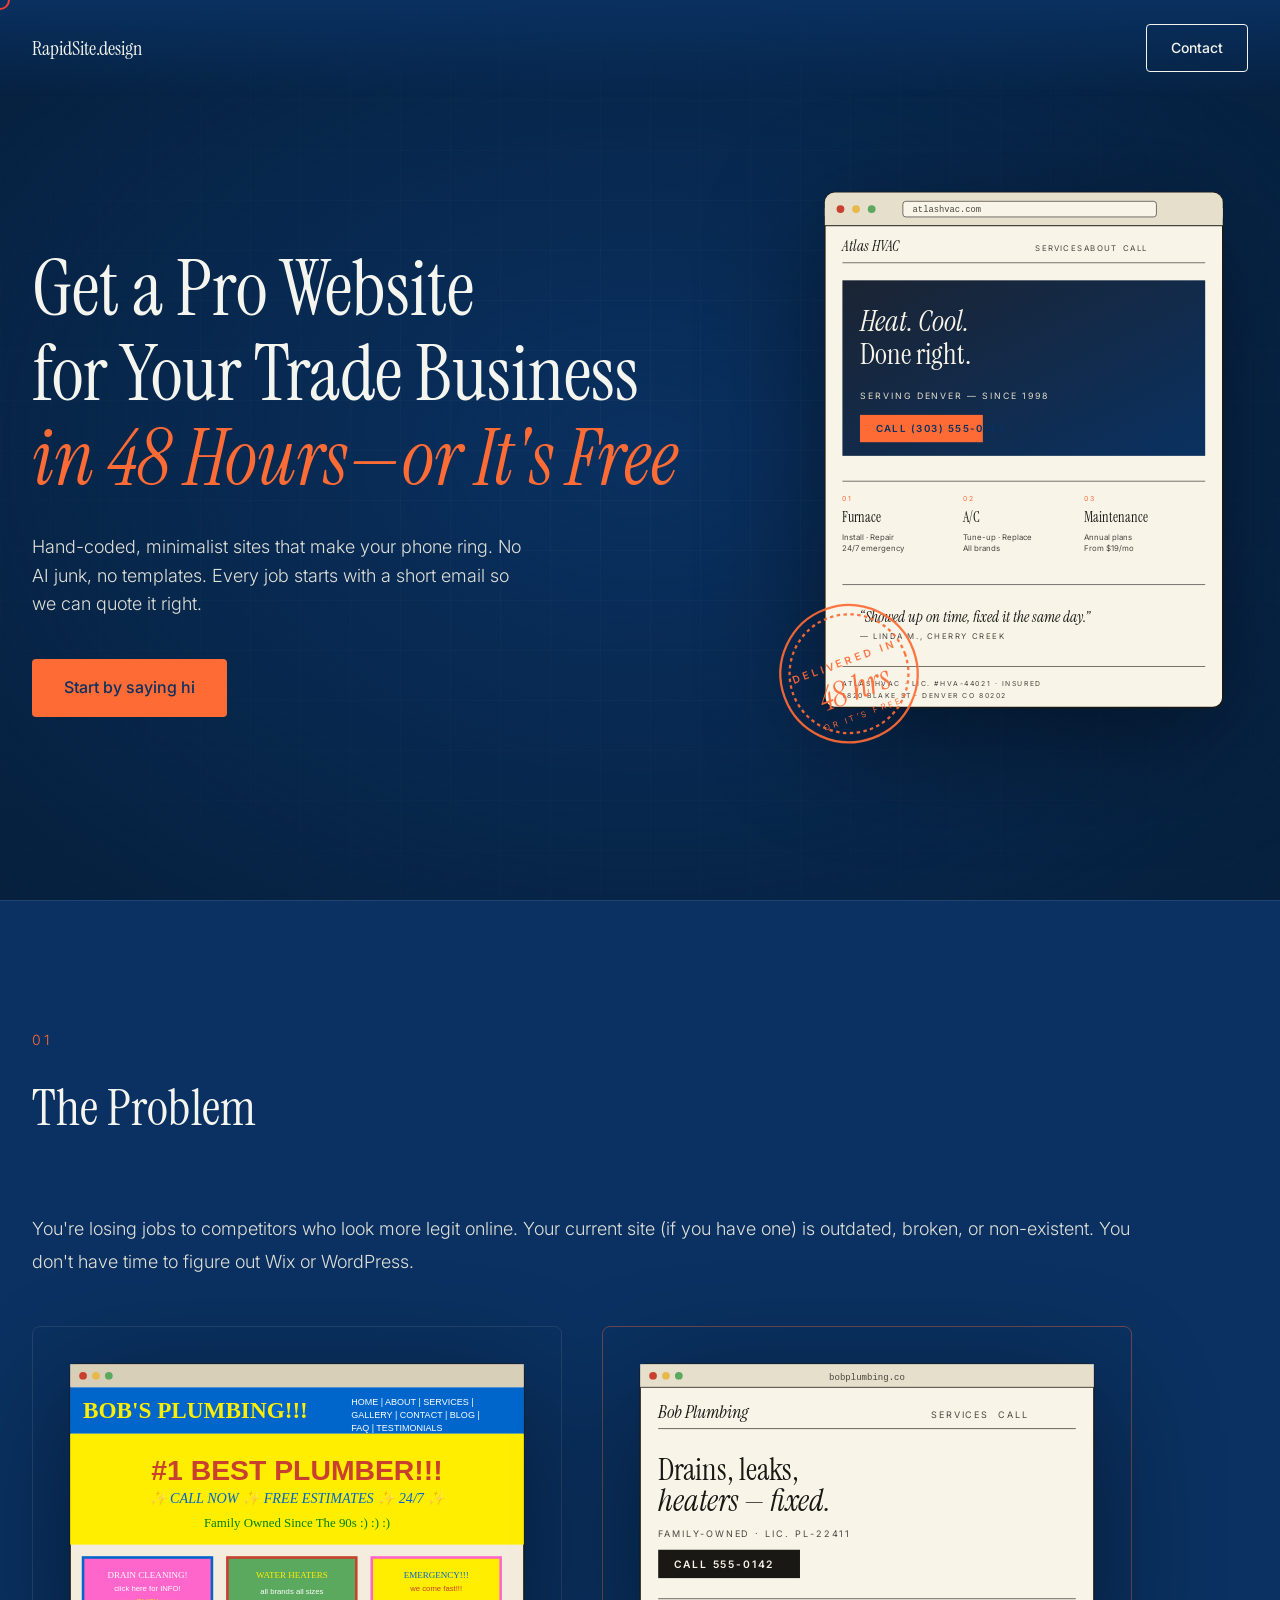
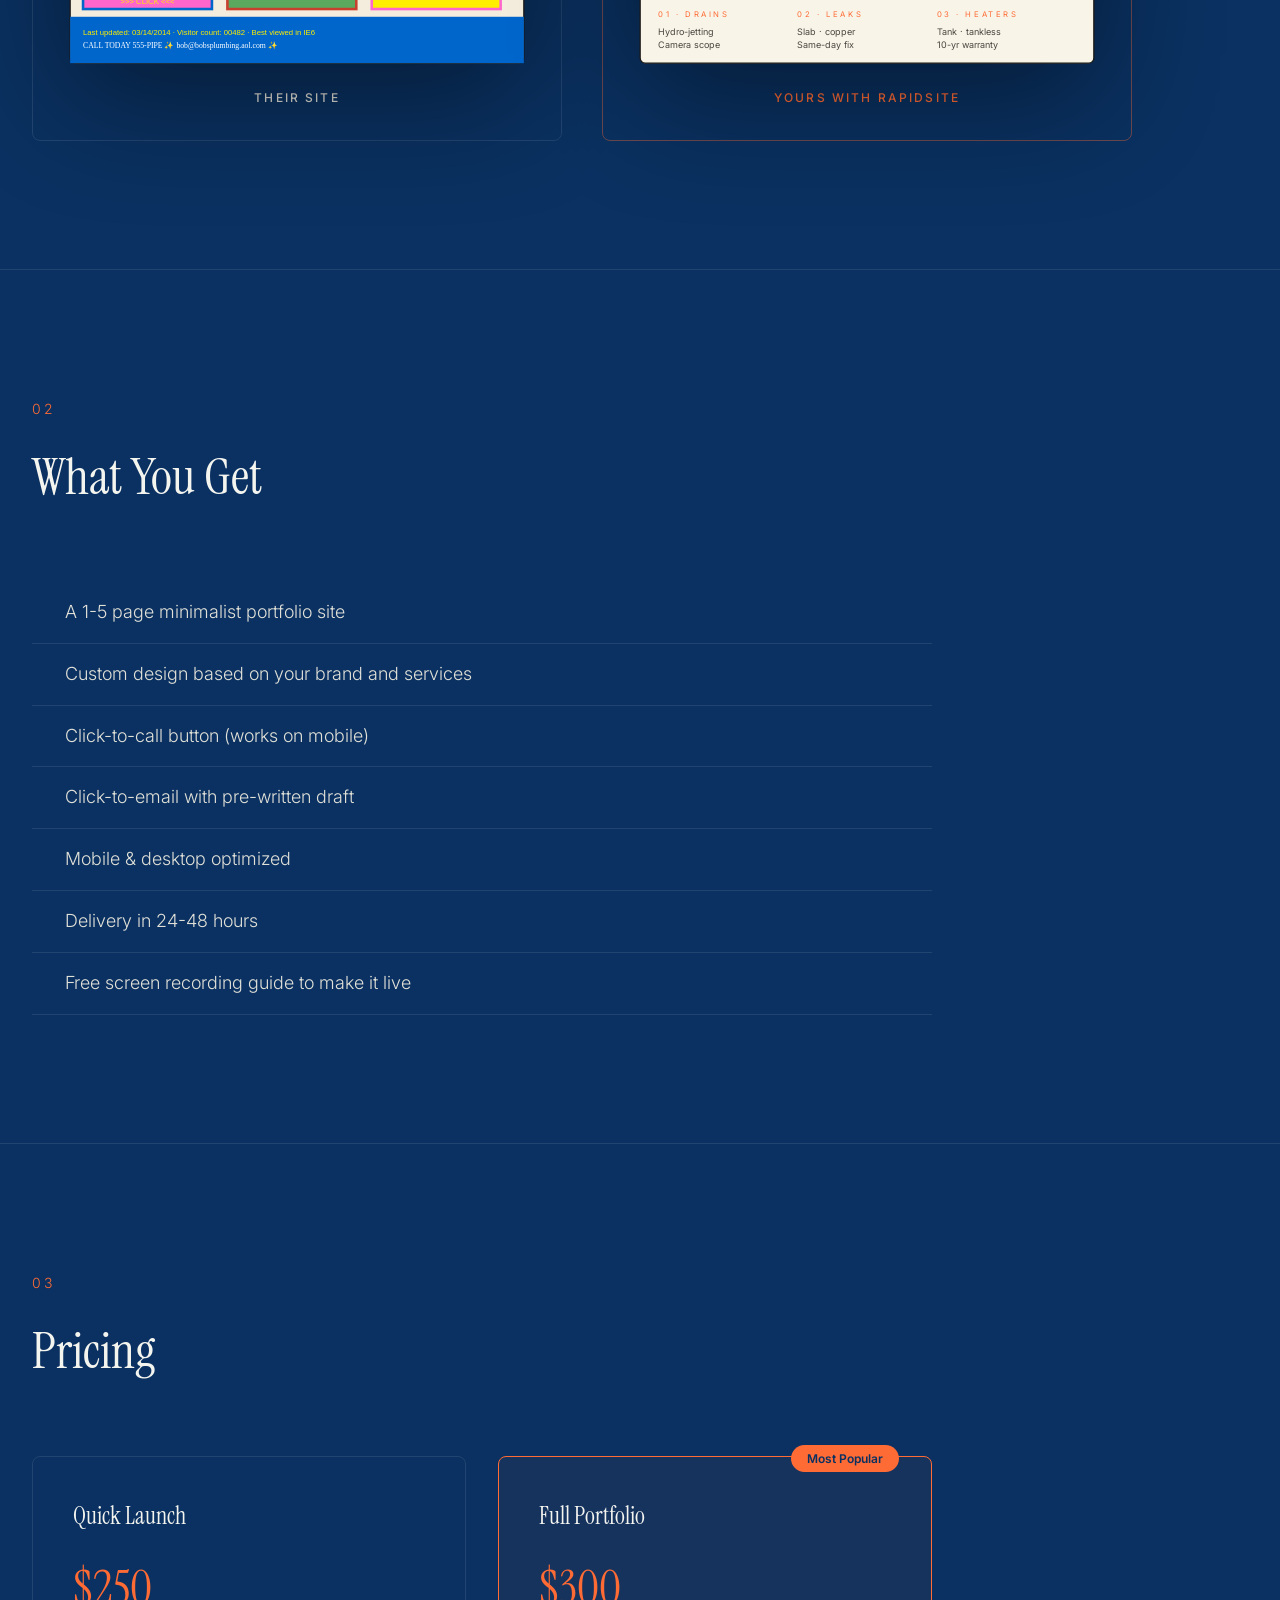
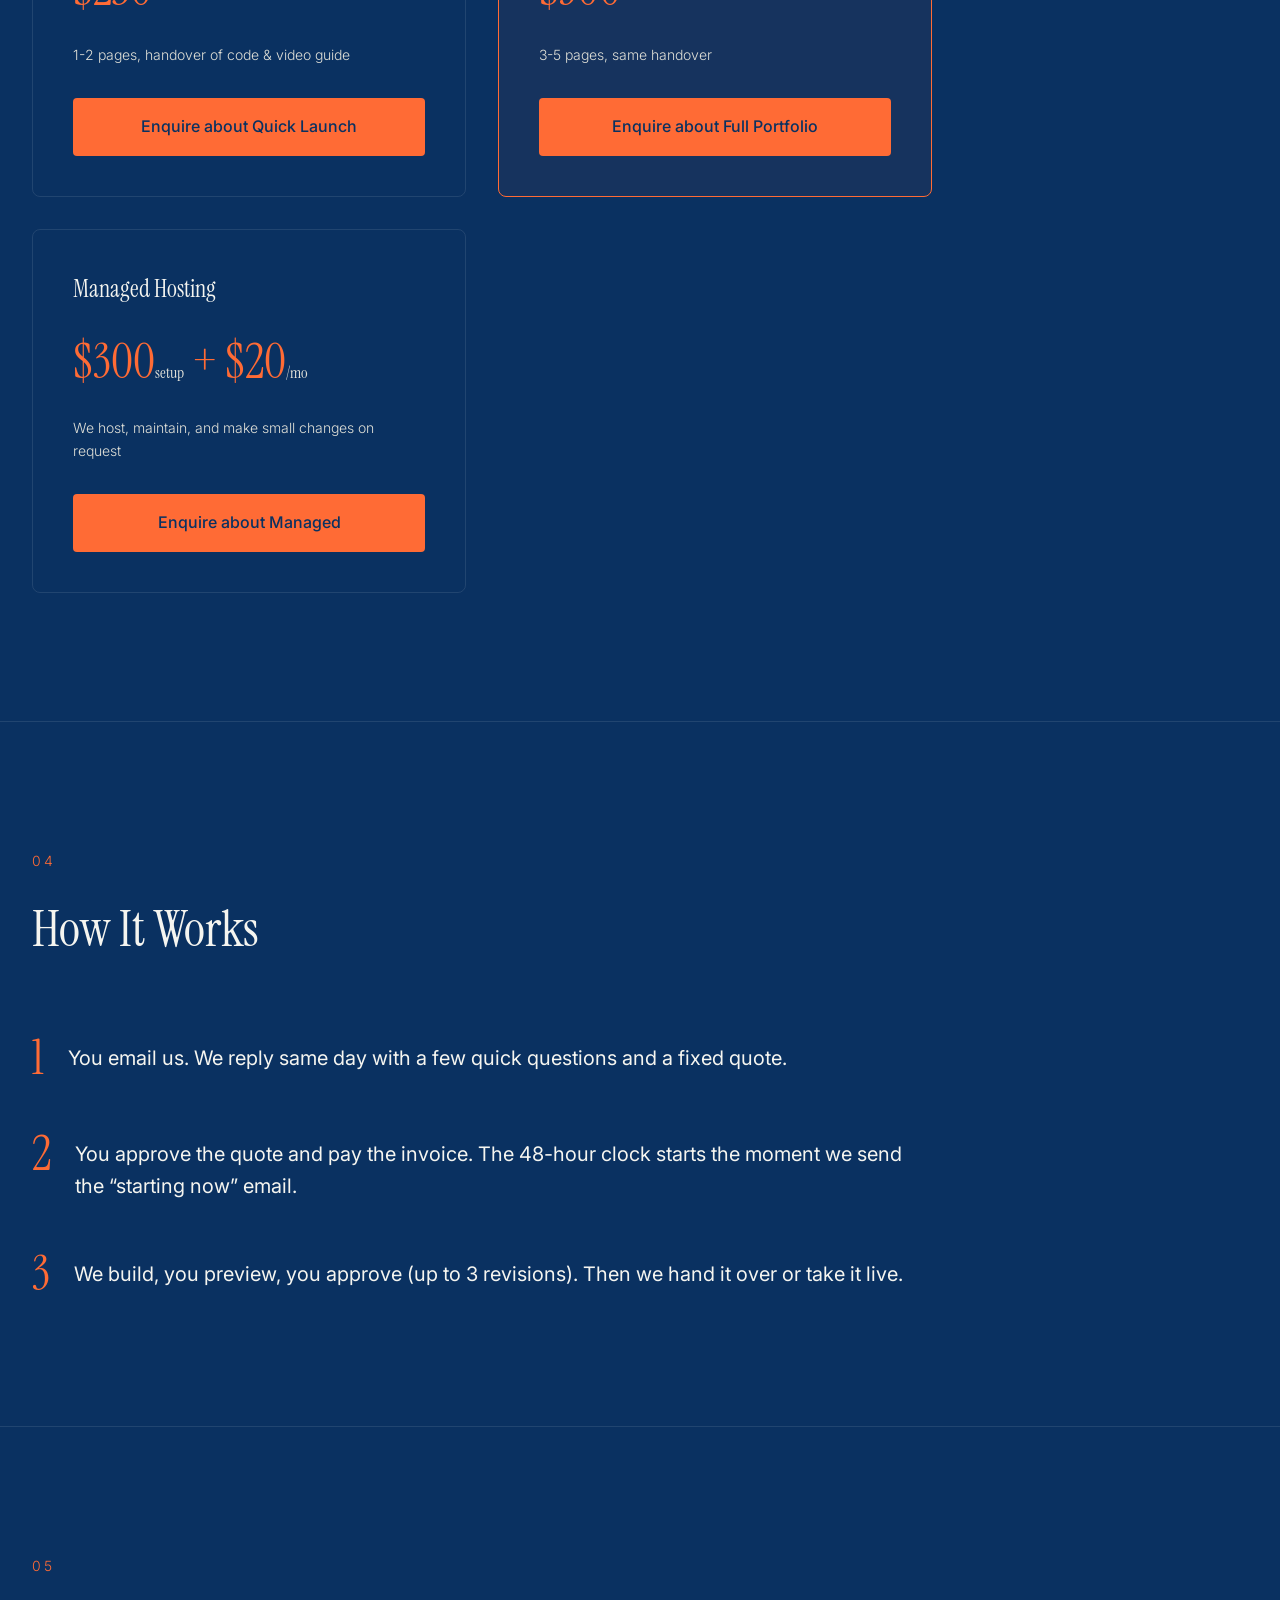
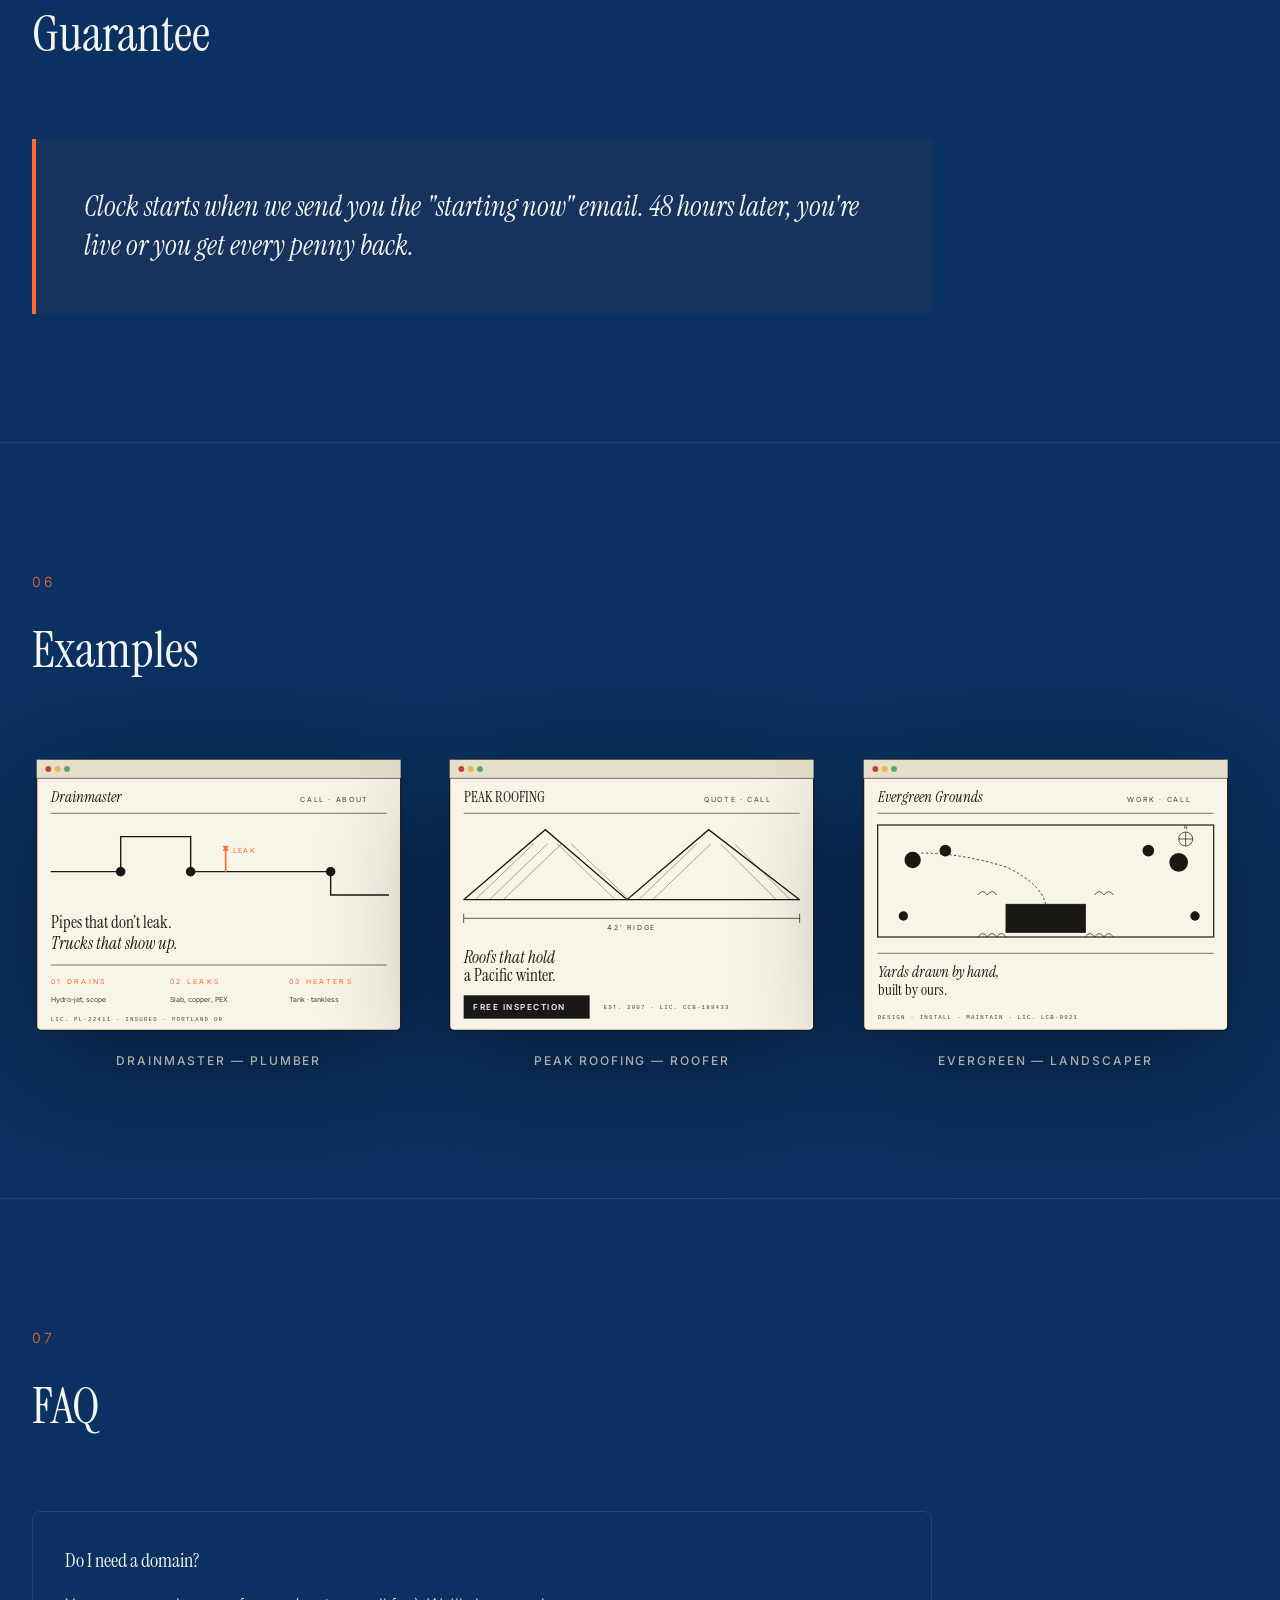
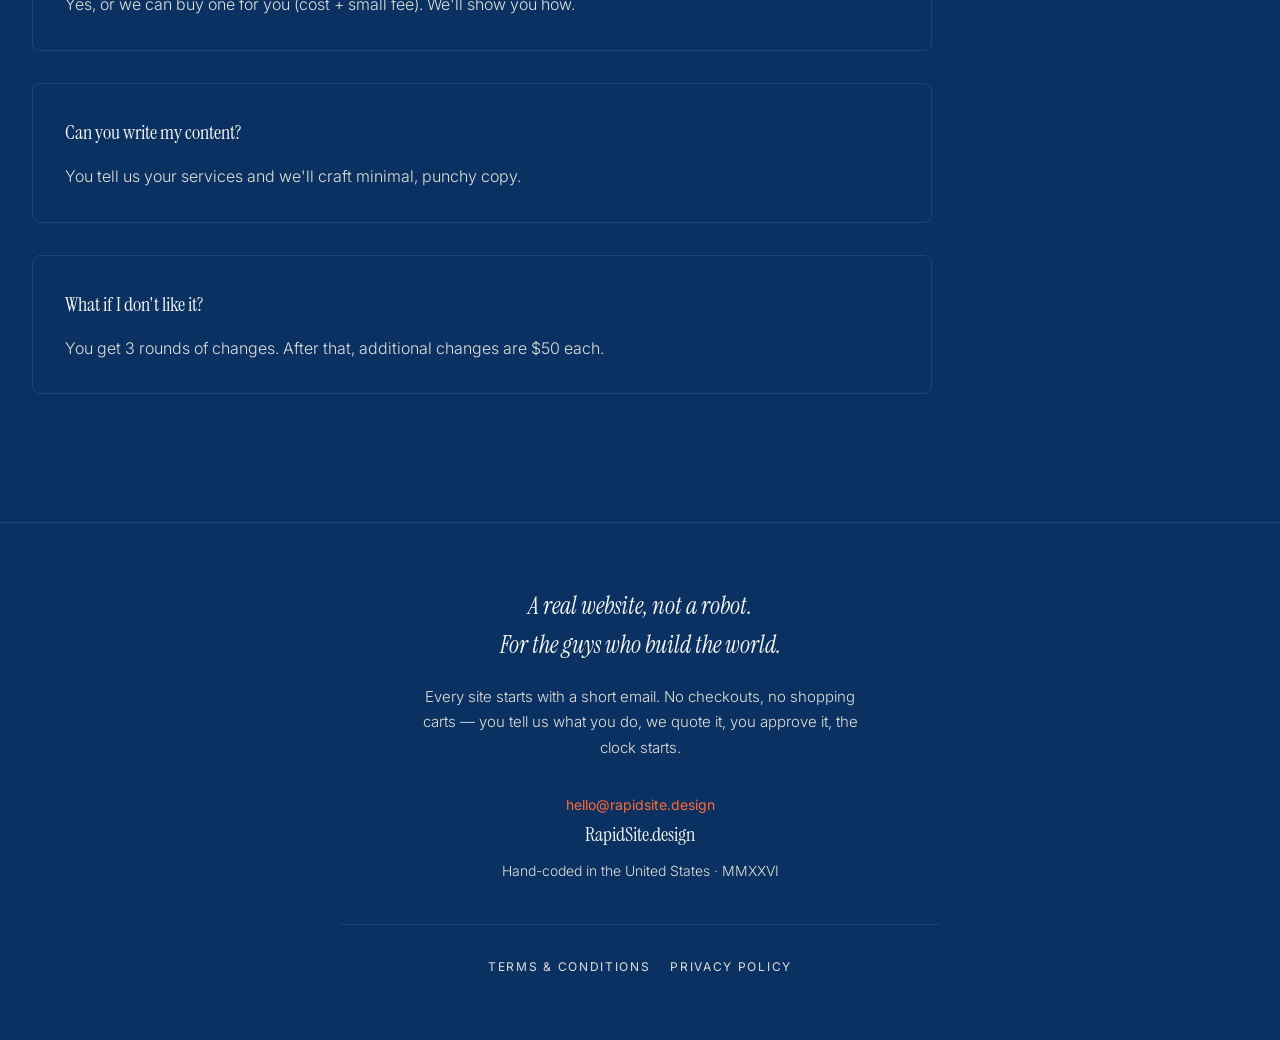
==== index.html @ 123881f0 "Initial commit: RapidSite.design - Hand-coded minimalist portfolio websites for trade businesses" ====
<!DOCTYPE html>
<html lang="en">
<head>
    <meta charset="UTF-8">
    <meta name="viewport" content="width=device-width, initial-scale=1.0">
    <title>RapidSite.design — Real Websites for Trade Businesses</title>
    <link rel="preconnect" href="https://fonts.googleapis.com">
    <link rel="preconnect" href="https://fonts.gstatic.com" crossorigin>
    <link href="https://fonts.googleapis.com/css2?family=Instrument+Serif:ital,wght@0,400;0,500;0,600;1,400;1,500&family=Inter:wght@300;400;500;600&display=swap" rel="stylesheet">
    <link rel="icon" type="image/svg+xml" href="data:image/svg+xml,%3Csvg xmlns='http://www.w3.org/2000/svg' viewBox='0 0 64 64'%3E%3Crect width='64' height='64' fill='%230A3161'/%3E%3Cg stroke='%23FF6B35' stroke-width='2.5' fill='none' stroke-linecap='square'%3E%3Cpath d='M14 14 L14 50'/%3E%3Cpath d='M14 14 L34 14 Q44 14 44 24 Q44 34 34 34 L14 34'/%3E%3Cpath d='M30 34 L48 50'/%3E%3C/g%3E%3Ccircle cx='52' cy='14' r='3' fill='%23FF6B35'/%3E%3C/svg%3E">
    <link rel="stylesheet" href="styles.css">
</head>
<body>
    <!-- Loader -->
    <div class="loader">
        <div class="loader-line"></div>
        <div class="loader-counter">00</div>
        <div class="loader-text">foundation being laid</div>
    </div>

    <!-- Custom Cursor -->
    <div class="cursor"></div>

    <!-- Navigation -->
    <nav class="nav">
        <div class="nav-brand">RapidSite.design</div>
        <a href="mailto:hello@rapidsite.design?subject=New%20enquiry" class="nav-cta">Contact</a>
    </nav>

    <!-- Hero -->
    <section class="hero">
        <div class="hero-content">
            <h1 class="hero-title">
                <span class="title-line">Get a Pro Website</span>
                <span class="title-line">for Your Trade Business</span>
                <span class="title-line title-accent">in 48 Hours—or It's Free</span>
            </h1>
            <p class="hero-subhead">Hand-coded, minimalist sites that make your phone ring. No AI junk, no templates. Every job starts with a short email so we can quote it right.</p>
            <a href="mailto:hello@rapidsite.design?subject=New%20enquiry&body=Hi%2C%0A%0AMy%20trade%3A%20%0AMy%20business%20name%3A%20%0ACity%20%2F%20service%20area%3A%20%0AWebsite%20I%20have%20now%20(if%20any)%3A%20%0AWhat%20I%20want%20the%20site%20to%20do%3A%20%0A%0AThanks%2C%0A" class="btn-primary">Start by saying hi</a>
        </div>
        <div class="hero-visual">
            <!-- Browser frame mockup: ATLAS HVAC -->
            <svg class="site-mockup mockup-hero" viewBox="0 0 420 540" xmlns="http://www.w3.org/2000/svg" aria-label="Sample contractor website" role="img">
                <defs>
                    <linearGradient id="heroPaper" x1="0" y1="0" x2="0" y2="1">
                        <stop offset="0" stop-color="#F8F4E8"/>
                        <stop offset="1" stop-color="#EDE6D2"/>
                    </linearGradient>
                    <linearGradient id="heroBand" x1="0" y1="0" x2="1" y2="1">
                        <stop offset="0" stop-color="#1B2433"/>
                        <stop offset="1" stop-color="#0A3161"/>
                    </linearGradient>
                </defs>
                <!-- Browser chrome -->
                <rect x="6" y="6" width="408" height="528" rx="10" fill="#F8F4E8" stroke="#1A1815" stroke-width="1.5"/>
                <rect x="6" y="6" width="408" height="34" rx="10" fill="#E6DFCB"/>
                <rect x="6" y="22" width="408" height="18" fill="#E6DFCB"/>
                <circle cx="22" cy="23" r="4" fill="#C8412E"/>
                <circle cx="38" cy="23" r="4" fill="#E8B84A"/>
                <circle cx="54" cy="23" r="4" fill="#5BA85F"/>
                <rect x="86" y="15" width="260" height="16" rx="3" fill="#F8F4E8" stroke="#1A1815" stroke-width="0.6"/>
                <text x="96" y="26" font-family="ui-monospace,monospace" font-size="9" fill="#4A4640">atlashvac.com</text>
                <line x1="6" y1="40" x2="414" y2="40" stroke="#1A1815" stroke-width="1"/>
                <!-- Top nav -->
                <text x="24" y="66" font-family="Instrument Serif,serif" font-size="15" fill="#1A1815" font-style="italic">Atlas&#160;HVAC</text>
                <text x="222" y="66" font-family="Inter,sans-serif" font-size="8" fill="#4A4640" letter-spacing="1.2">SERVICES</text>
                <text x="272" y="66" font-family="Inter,sans-serif" font-size="8" fill="#4A4640" letter-spacing="1.2">ABOUT</text>
                <text x="312" y="66" font-family="Inter,sans-serif" font-size="8" fill="#4A4640" letter-spacing="1.2">CALL</text>
                <line x1="24" y1="78" x2="396" y2="78" stroke="#1A1815" stroke-width="0.6"/>
                <!-- Hero band -->
                <rect x="24" y="96" width="372" height="180" fill="url(#heroBand)"/>
                <text x="42" y="148" font-family="Instrument Serif,serif" font-size="30" fill="#F8F4E8" font-style="italic">Heat. Cool.</text>
                <text x="42" y="182" font-family="Instrument Serif,serif" font-size="30" fill="#F8F4E8">Done right.</text>
                <text x="42" y="218" font-family="Inter,sans-serif" font-size="9" fill="#E6DFCB" letter-spacing="2">SERVING DENVER &#x2014; SINCE 1998</text>
                <rect x="42" y="234" width="126" height="28" fill="#FF6B35"/>
                <text x="58" y="252" font-family="Inter,sans-serif" font-size="10" fill="#0A3161" font-weight="600" letter-spacing="1.5">CALL (303) 555-0142</text>
                <!-- Three columns -->
                <line x1="24" y1="302" x2="396" y2="302" stroke="#1A1815" stroke-width="0.6"/>
                <text x="24" y="322" font-family="Inter,sans-serif" font-size="7" fill="#FF6B35" letter-spacing="2">01</text>
                <text x="24" y="344" font-family="Instrument Serif,serif" font-size="14" fill="#1A1815">Furnace</text>
                <text x="24" y="362" font-family="Inter,sans-serif" font-size="8" fill="#4A4640">Install · Repair</text>
                <text x="24" y="374" font-family="Inter,sans-serif" font-size="8" fill="#4A4640">24/7 emergency</text>
                <text x="148" y="322" font-family="Inter,sans-serif" font-size="7" fill="#FF6B35" letter-spacing="2">02</text>
                <text x="148" y="344" font-family="Instrument Serif,serif" font-size="14" fill="#1A1815">A/C</text>
                <text x="148" y="362" font-family="Inter,sans-serif" font-size="8" fill="#4A4640">Tune-up · Replace</text>
                <text x="148" y="374" font-family="Inter,sans-serif" font-size="8" fill="#4A4640">All brands</text>
                <text x="272" y="322" font-family="Inter,sans-serif" font-size="7" fill="#FF6B35" letter-spacing="2">03</text>
                <text x="272" y="344" font-family="Instrument Serif,serif" font-size="14" fill="#1A1815">Maintenance</text>
                <text x="272" y="362" font-family="Inter,sans-serif" font-size="8" fill="#4A4640">Annual plans</text>
                <text x="272" y="374" font-family="Inter,sans-serif" font-size="8" fill="#4A4640">From $19/mo</text>
                <!-- Quote band -->
                <line x1="24" y1="408" x2="396" y2="408" stroke="#1A1815" stroke-width="0.6"/>
                <text x="42" y="446" font-family="Instrument Serif,serif" font-size="15" fill="#1A1815" font-style="italic">&#x201C;Showed up on time, fixed it the same day.&#x201D;</text>
                <text x="42" y="464" font-family="Inter,sans-serif" font-size="8" fill="#4A4640" letter-spacing="1.6">&#x2014; LINDA M., CHERRY CREEK</text>
                <!-- Footer -->
                <line x1="24" y1="492" x2="396" y2="492" stroke="#1A1815" stroke-width="0.6"/>
                <text x="24" y="512" font-family="Inter,sans-serif" font-size="7" fill="#4A4640" letter-spacing="1.6">ATLAS HVAC &#xB7; LIC. #HVA-44021 &#xB7; INSURED</text>
                <text x="24" y="524" font-family="Inter,sans-serif" font-size="7" fill="#4A4640" letter-spacing="1.6">1820 BLAKE ST &#xB7; DENVER CO 80202</text>
            </svg>
            <!-- 48HRS stamp -->
            <svg class="hero-stamp" viewBox="0 0 140 140" xmlns="http://www.w3.org/2000/svg" aria-hidden="true">
                <g transform="rotate(-14 70 70)" fill="none" stroke="#FF6B35" stroke-width="2">
                    <circle cx="70" cy="70" r="60"/>
                    <circle cx="70" cy="70" r="52" stroke-dasharray="3 3"/>
                    <text x="70" y="62" text-anchor="middle" font-family="Inter,sans-serif" font-size="9" fill="#FF6B35" stroke="none" letter-spacing="3" font-weight="600">DELIVERED IN</text>
                    <text x="70" y="94" text-anchor="middle" font-family="Instrument Serif,serif" font-size="30" fill="#FF6B35" stroke="none" font-style="italic">48 hrs</text>
                    <text x="70" y="110" text-anchor="middle" font-family="Inter,sans-serif" font-size="7" fill="#FF6B35" stroke="none" letter-spacing="2.5">OR IT&#x2019;S FREE</text>
                </g>
            </svg>
        </div>
    </section>

    <!-- Problem -->
    <section class="section problem">
        <div class="section-header">
            <span class="section-number">01</span>
            <h2 class="section-title">The Problem</h2>
        </div>
        <div class="section-content">
            <p class="section-text">You're losing jobs to competitors who look more legit online. Your current site (if you have one) is outdated, broken, or non-existent. You don't have time to figure out Wix or WordPress.</p>
            <div class="comparison">
                <div class="comparison-item">
                    <svg class="site-mockup" viewBox="0 0 360 240" xmlns="http://www.w3.org/2000/svg" aria-label="Typical bad contractor website" role="img">
                        <rect x="4" y="4" width="352" height="232" rx="4" fill="#F4ECDC" stroke="#1A1815" stroke-width="1"/>
                        <rect x="4" y="4" width="352" height="18" fill="#D8CFB8"/>
                        <circle cx="14" cy="13" r="3" fill="#C8412E"/>
                        <circle cx="24" cy="13" r="3" fill="#E8B84A"/>
                        <circle cx="34" cy="13" r="3" fill="#5BA85F"/>
                        <!-- garish header -->
                        <rect x="4" y="22" width="352" height="36" fill="#0066CC"/>
                        <text x="14" y="46" font-family="Comic Sans MS, Chalkboard, cursive" font-size="18" fill="#FFEE00" font-weight="700">BOB&#x27;S PLUMBING!!!</text>
                        <text x="222" y="36" font-family="Arial,sans-serif" font-size="7" fill="#FFFFFF">HOME | ABOUT | SERVICES |</text>
                        <text x="222" y="46" font-family="Arial,sans-serif" font-size="7" fill="#FFFFFF">GALLERY | CONTACT | BLOG |</text>
                        <text x="222" y="56" font-family="Arial,sans-serif" font-size="7" fill="#FFFFFF">FAQ | TESTIMONIALS</text>
                        <!-- clashing hero -->
                        <rect x="4" y="58" width="352" height="86" fill="#FFEE00"/>
                        <text x="180" y="94" text-anchor="middle" font-family="Impact,sans-serif" font-size="22" fill="#C8412E" font-weight="900">#1 BEST PLUMBER!!!</text>
                        <text x="180" y="112" text-anchor="middle" font-family="Times,serif" font-size="11" fill="#0066CC" font-style="italic">&#x2728; CALL NOW &#x2728; FREE ESTIMATES &#x2728; 24/7 &#x2728;</text>
                        <text x="180" y="130" text-anchor="middle" font-family="Comic Sans MS,cursive" font-size="10" fill="#008000">Family Owned Since The 90s :) :) :)</text>
                        <!-- broken cards -->
                        <rect x="14" y="154" width="100" height="40" fill="#FF66CC" stroke="#0066CC" stroke-width="2"/>
                        <text x="64" y="170" text-anchor="middle" font-family="Arial Black" font-size="7" fill="#FFFFFF">DRAIN CLEANING!</text>
                        <text x="64" y="180" text-anchor="middle" font-family="Arial,sans-serif" font-size="6" fill="#FFFFFF">click here for INFO!</text>
                        <text x="64" y="190" text-anchor="middle" font-family="Arial,sans-serif" font-size="6" fill="#FFEE00">&gt;&gt;&gt; CLICK &lt;&lt;&lt;</text>
                        <rect x="126" y="154" width="100" height="40" fill="#5BA85F" stroke="#C8412E" stroke-width="2"/>
                        <text x="176" y="170" text-anchor="middle" font-family="Arial Black" font-size="7" fill="#FFEE00">WATER HEATERS</text>
                        <text x="176" y="182" text-anchor="middle" font-family="Arial,sans-serif" font-size="6" fill="#FFFFFF">all brands all sizes</text>
                        <rect x="238" y="154" width="100" height="40" fill="#FFEE00" stroke="#FF66CC" stroke-width="2"/>
                        <text x="288" y="170" text-anchor="middle" font-family="Arial Black" font-size="7" fill="#0066CC">EMERGENCY!!!</text>
                        <text x="288" y="180" text-anchor="middle" font-family="Arial,sans-serif" font-size="6" fill="#C8412E">we come fast!!!</text>
                        <!-- footer junk -->
                        <rect x="4" y="200" width="352" height="36" fill="#0066CC"/>
                        <text x="14" y="214" font-family="Arial,sans-serif" font-size="6" fill="#FFEE00">Last updated: 03/14/2014 &#xB7; Visitor count: 00482 &#xB7; Best viewed in IE6</text>
                        <text x="14" y="224" font-family="Comic Sans MS,cursive" font-size="6" fill="#FFFFFF">CALL TODAY 555-PIPE &#x2728; bob@bobsplumbing.aol.com &#x2728;</text>
                    </svg>
                    <span class="comparison-label">Their site</span>
                </div>
                <div class="comparison-item featured">
                    <svg class="site-mockup" viewBox="0 0 360 240" xmlns="http://www.w3.org/2000/svg" aria-label="RapidSite version" role="img">
                        <rect x="4" y="4" width="352" height="232" rx="4" fill="#F8F4E8" stroke="#1A1815" stroke-width="1"/>
                        <rect x="4" y="4" width="352" height="18" fill="#E6DFCB"/>
                        <circle cx="14" cy="13" r="3" fill="#C8412E"/>
                        <circle cx="24" cy="13" r="3" fill="#E8B84A"/>
                        <circle cx="34" cy="13" r="3" fill="#5BA85F"/>
                        <text x="180" y="16" text-anchor="middle" font-family="ui-monospace,monospace" font-size="7" fill="#4A4640">bobplumbing.co</text>
                        <line x1="4" y1="22" x2="356" y2="22" stroke="#1A1815" stroke-width="0.6"/>
                        <!-- masthead -->
                        <text x="18" y="46" font-family="Instrument Serif,serif" font-size="14" fill="#1A1815" font-style="italic">Bob Plumbing</text>
                        <text x="230" y="46" font-family="Inter,sans-serif" font-size="7" fill="#4A4640" letter-spacing="1.4">SERVICES</text>
                        <text x="282" y="46" font-family="Inter,sans-serif" font-size="7" fill="#4A4640" letter-spacing="1.4">CALL</text>
                        <line x1="18" y1="54" x2="342" y2="54" stroke="#1A1815" stroke-width="0.5"/>
                        <!-- hero -->
                        <text x="18" y="94" font-family="Instrument Serif,serif" font-size="24" fill="#1A1815">Drains, leaks,</text>
                        <text x="18" y="118" font-family="Instrument Serif,serif" font-size="24" fill="#1A1815" font-style="italic">heaters &#x2014; fixed.</text>
                        <text x="18" y="138" font-family="Inter,sans-serif" font-size="7" fill="#4A4640" letter-spacing="1.5">FAMILY-OWNED &#xB7; LIC. PL-22411</text>
                        <rect x="18" y="148" width="110" height="22" fill="#1A1815"/>
                        <text x="30" y="162" font-family="Inter,sans-serif" font-size="8" fill="#F8F4E8" font-weight="600" letter-spacing="1.4">CALL 555-0142</text>
                        <!-- three columns -->
                        <line x1="18" y1="186" x2="342" y2="186" stroke="#1A1815" stroke-width="0.5"/>
                        <text x="18" y="200" font-family="Inter,sans-serif" font-size="6" fill="#FF6B35" letter-spacing="2">01 &#xB7; DRAINS</text>
                        <text x="18" y="214" font-family="Inter,sans-serif" font-size="7" fill="#4A4640">Hydro-jetting</text>
                        <text x="18" y="224" font-family="Inter,sans-serif" font-size="7" fill="#4A4640">Camera scope</text>
                        <text x="126" y="200" font-family="Inter,sans-serif" font-size="6" fill="#FF6B35" letter-spacing="2">02 &#xB7; LEAKS</text>
                        <text x="126" y="214" font-family="Inter,sans-serif" font-size="7" fill="#4A4640">Slab &#xB7; copper</text>
                        <text x="126" y="224" font-family="Inter,sans-serif" font-size="7" fill="#4A4640">Same-day fix</text>
                        <text x="234" y="200" font-family="Inter,sans-serif" font-size="6" fill="#FF6B35" letter-spacing="2">03 &#xB7; HEATERS</text>
                        <text x="234" y="214" font-family="Inter,sans-serif" font-size="7" fill="#4A4640">Tank &#xB7; tankless</text>
                        <text x="234" y="224" font-family="Inter,sans-serif" font-size="7" fill="#4A4640">10-yr warranty</text>
                    </svg>
                    <span class="comparison-label">Yours with RapidSite</span>
                </div>
            </div>
        </div>
    </section>

    <!-- What You Get -->
    <section class="section what-you-get">
        <div class="section-header">
            <span class="section-number">02</span>
            <h2 class="section-title">What You Get</h2>
        </div>
        <div class="section-content">
            <ul class="feature-list">
                <li class="feature-item">A 1-5 page minimalist portfolio site</li>
                <li class="feature-item">Custom design based on your brand and services</li>
                <li class="feature-item">Click-to-call button (works on mobile)</li>
                <li class="feature-item">Click-to-email with pre-written draft</li>
                <li class="feature-item">Mobile & desktop optimized</li>
                <li class="feature-item">Delivery in 24-48 hours</li>
                <li class="feature-item">Free screen recording guide to make it live</li>
            </ul>
        </div>
    </section>

    <!-- Pricing -->
    <section class="section pricing" id="pricing">
        <div class="section-header">
            <span class="section-number">03</span>
            <h2 class="section-title">Pricing</h2>
        </div>
        <div class="section-content">
            <div class="pricing-grid">
                <div class="pricing-card">
                    <h3 class="pricing-title">Quick Launch</h3>
                    <div class="pricing-price">$250</div>
                    <p class="pricing-desc">1-2 pages, handover of code &amp; video guide</p>
                    <a href="mailto:hello@rapidsite.design?subject=Quick%20Launch%20enquiry%20(%24250)&body=Hi%2C%0A%0AI%E2%80%99d%20like%20a%20Quick%20Launch%20site.%0A%0AMy%20trade%3A%20%0AMy%20business%20name%3A%20%0ACity%20%2F%20service%20area%3A%20%0APhone%20I%20want%20on%20the%20site%3A%20%0A2%E2%80%934%20services%20I%20offer%3A%20%0A%0AThanks%2C%0A" class="btn-primary pricing-cta">Enquire about Quick Launch</a>
                </div>
                <div class="pricing-card featured">
                    <div class="pricing-badge">Most Popular</div>
                    <h3 class="pricing-title">Full Portfolio</h3>
                    <div class="pricing-price">$300</div>
                    <p class="pricing-desc">3-5 pages, same handover</p>
                    <a href="mailto:hello@rapidsite.design?subject=Full%20Portfolio%20enquiry%20(%24300)&body=Hi%2C%0A%0AI%E2%80%99d%20like%20a%20Full%20Portfolio%20site.%0A%0AMy%20trade%3A%20%0AMy%20business%20name%3A%20%0ACity%20%2F%20service%20area%3A%20%0APhone%20I%20want%20on%20the%20site%3A%20%0AServices%20I%20offer%3A%20%0AAnything%20special%20you%20want%20on%20the%20site%3A%20%0A%0AThanks%2C%0A" class="btn-primary pricing-cta">Enquire about Full Portfolio</a>
                </div>
                <div class="pricing-card">
                    <h3 class="pricing-title">Managed Hosting</h3>
                    <div class="pricing-price">$300<span class="pricing-period">setup</span> + $20<span class="pricing-period">/mo</span></div>
                    <p class="pricing-desc">We host, maintain, and make small changes on request</p>
                    <a href="mailto:hello@rapidsite.design?subject=Managed%20Hosting%20enquiry%20(%24300%20%2B%20%2420%2Fmo)&body=Hi%2C%0A%0AI%E2%80%99d%20like%20managed%20hosting.%0A%0AMy%20trade%3A%20%0AMy%20business%20name%3A%20%0ACity%20%2F%20service%20area%3A%20%0APhone%20I%20want%20on%20the%20site%3A%20%0ADo%20you%20already%20own%20the%20domain%3F%3A%20%0A%0AThanks%2C%0A" class="btn-primary pricing-cta">Enquire about Managed</a>
                </div>
            </div>
        </div>
    </section>

    <!-- How It Works -->
    <section class="section how-it-works">
        <div class="section-header">
            <span class="section-number">04</span>
            <h2 class="section-title">How It Works</h2>
        </div>
        <div class="section-content">
            <div class="steps">
                <div class="step">
                    <div class="step-number">1</div>
                    <h3 class="step-title">You email us. We reply same day with a few quick questions and a fixed quote.</h3>
                </div>
                <div class="step">
                    <div class="step-number">2</div>
                    <h3 class="step-title">You approve the quote and pay the invoice. The 48-hour clock starts the moment we send the &ldquo;starting now&rdquo; email.</h3>
                </div>
                <div class="step">
                    <div class="step-number">3</div>
                    <h3 class="step-title">We build, you preview, you approve (up to 3 revisions). Then we hand it over or take it live.</h3>
                </div>
            </div>
        </div>
    </section>

    <!-- Guarantee -->
    <section class="section guarantee">
        <div class="section-header">
            <span class="section-number">05</span>
            <h2 class="section-title">Guarantee</h2>
        </div>
        <div class="section-content">
            <blockquote class="guarantee-text">
                Clock starts when we send you the "starting now" email. 48 hours later, you're live or you get every penny back.
            </blockquote>
        </div>
    </section>

    <!-- Examples -->
    <section class="section examples">
        <div class="section-header">
            <span class="section-number">06</span>
            <h2 class="section-title">Examples</h2>
        </div>
        <div class="section-content">
            <div class="examples-grid">
                <div class="example-item">
                    <svg class="site-mockup" viewBox="0 0 320 240" xmlns="http://www.w3.org/2000/svg" aria-label="Plumber example site" role="img">
                        <rect x="4" y="4" width="312" height="232" rx="4" fill="#F8F4E8" stroke="#1A1815" stroke-width="1"/>
                        <rect x="4" y="4" width="312" height="16" fill="#E6DFCB"/>
                        <circle cx="14" cy="12" r="2.5" fill="#C8412E"/>
                        <circle cx="22" cy="12" r="2.5" fill="#E8B84A"/>
                        <circle cx="30" cy="12" r="2.5" fill="#5BA85F"/>
                        <line x1="4" y1="20" x2="316" y2="20" stroke="#1A1815" stroke-width="0.5"/>
                        <text x="16" y="40" font-family="Instrument Serif,serif" font-size="13" fill="#1A1815" font-style="italic">Drainmaster</text>
                        <text x="230" y="40" font-family="Inter,sans-serif" font-size="6" fill="#4A4640" letter-spacing="1.4">CALL &#xB7; ABOUT</text>
                        <line x1="16" y1="50" x2="304" y2="50" stroke="#1A1815" stroke-width="0.5"/>
                        <!-- pipe-section visual -->
                        <g transform="translate(16 70)" stroke="#1A1815" fill="none" stroke-width="1.2">
                            <path d="M0 30 L60 30 L60 0 L120 0 L120 30 L240 30 L240 50 L290 50"/>
                            <circle cx="60" cy="30" r="3.5" fill="#1A1815"/>
                            <circle cx="120" cy="30" r="3.5" fill="#1A1815"/>
                            <circle cx="240" cy="30" r="3.5" fill="#1A1815"/>
                            <path d="M150 30 L150 8 M148 12 L152 8 M148 8 L152 12" stroke="#FF6B35" stroke-width="1.4"/>
                            <text x="156" y="14" font-family="Inter,sans-serif" font-size="6" fill="#FF6B35" stroke="none" letter-spacing="1.2">LEAK</text>
                        </g>
                        <text x="16" y="148" font-family="Instrument Serif,serif" font-size="15" fill="#1A1815">Pipes that don&#x2019;t leak.</text>
                        <text x="16" y="166" font-family="Instrument Serif,serif" font-size="15" fill="#1A1815" font-style="italic">Trucks that show up.</text>
                        <line x1="16" y1="180" x2="304" y2="180" stroke="#1A1815" stroke-width="0.5"/>
                        <text x="16" y="196" font-family="Inter,sans-serif" font-size="6" fill="#FF6B35" letter-spacing="2">01 DRAINS</text>
                        <text x="16" y="212" font-family="Inter,sans-serif" font-size="6" fill="#4A4640">Hydro-jet, scope</text>
                        <text x="118" y="196" font-family="Inter,sans-serif" font-size="6" fill="#FF6B35" letter-spacing="2">02 LEAKS</text>
                        <text x="118" y="212" font-family="Inter,sans-serif" font-size="6" fill="#4A4640">Slab, copper, PEX</text>
                        <text x="220" y="196" font-family="Inter,sans-serif" font-size="6" fill="#FF6B35" letter-spacing="2">03 HEATERS</text>
                        <text x="220" y="212" font-family="Inter,sans-serif" font-size="6" fill="#4A4640">Tank &#xB7; tankless</text>
                        <text x="16" y="228" font-family="ui-monospace,monospace" font-size="5" fill="#4A4640" letter-spacing="1">LIC. PL-22411 &#xB7; INSURED &#xB7; PORTLAND OR</text>
                    </svg>
                    <span class="example-label">Drainmaster &#x2014; Plumber</span>
                </div>
                <div class="example-item">
                    <svg class="site-mockup" viewBox="0 0 320 240" xmlns="http://www.w3.org/2000/svg" aria-label="Roofer example site" role="img">
                        <rect x="4" y="4" width="312" height="232" rx="4" fill="#F8F4E8" stroke="#1A1815" stroke-width="1"/>
                        <rect x="4" y="4" width="312" height="16" fill="#E6DFCB"/>
                        <circle cx="14" cy="12" r="2.5" fill="#C8412E"/>
                        <circle cx="22" cy="12" r="2.5" fill="#E8B84A"/>
                        <circle cx="30" cy="12" r="2.5" fill="#5BA85F"/>
                        <line x1="4" y1="20" x2="316" y2="20" stroke="#1A1815" stroke-width="0.5"/>
                        <text x="16" y="40" font-family="Instrument Serif,serif" font-size="13" fill="#1A1815">PEAK&#160;ROOFING</text>
                        <text x="222" y="40" font-family="Inter,sans-serif" font-size="6" fill="#4A4640" letter-spacing="1.4">QUOTE &#xB7; CALL</text>
                        <line x1="16" y1="50" x2="304" y2="50" stroke="#1A1815" stroke-width="0.5"/>
                        <!-- roof line drawing -->
                        <g transform="translate(16 64)" stroke="#1A1815" fill="none" stroke-width="1.1">
                            <path d="M0 60 L70 0 L140 60 L210 0 L288 60"/>
                            <path d="M0 60 L288 60"/>
                            <!-- shingles -->
                            <g stroke-width="0.5" opacity="0.6">
                                <path d="M10 60 L60 12"/>
                                <path d="M22 60 L72 12"/>
                                <path d="M34 60 L84 12"/>
                                <path d="M80 12 L130 60"/>
                                <path d="M92 12 L142 60"/>
                                <path d="M150 60 L200 12"/>
                                <path d="M162 60 L212 12"/>
                                <path d="M220 12 L268 60"/>
                                <path d="M232 12 L280 60"/>
                            </g>
                            <!-- dimension -->
                            <path d="M0 76 L288 76" stroke-width="0.6"/>
                            <path d="M0 72 L0 80 M288 72 L288 80" stroke-width="0.6"/>
                            <text x="144" y="86" text-anchor="middle" font-family="Inter,sans-serif" font-size="6" fill="#4A4640" stroke="none" letter-spacing="1.4">42&#x2032; RIDGE</text>
                        </g>
                        <text x="16" y="178" font-family="Instrument Serif,serif" font-size="15" fill="#1A1815" font-style="italic">Roofs that hold</text>
                        <text x="16" y="194" font-family="Instrument Serif,serif" font-size="15" fill="#1A1815">a Pacific winter.</text>
                        <rect x="16" y="206" width="108" height="20" fill="#1A1815"/>
                        <text x="24" y="219" font-family="Inter,sans-serif" font-size="7" fill="#F8F4E8" font-weight="600" letter-spacing="1.3">FREE INSPECTION</text>
                        <text x="136" y="218" font-family="ui-monospace,monospace" font-size="5" fill="#4A4640" letter-spacing="1">EST. 2007 &#xB7; LIC. CCB-188433</text>
                    </svg>
                    <span class="example-label">Peak Roofing &#x2014; Roofer</span>
                </div>
                <div class="example-item">
                    <svg class="site-mockup" viewBox="0 0 320 240" xmlns="http://www.w3.org/2000/svg" aria-label="Landscaper example site" role="img">
                        <rect x="4" y="4" width="312" height="232" rx="4" fill="#F8F4E8" stroke="#1A1815" stroke-width="1"/>
                        <rect x="4" y="4" width="312" height="16" fill="#E6DFCB"/>
                        <circle cx="14" cy="12" r="2.5" fill="#C8412E"/>
                        <circle cx="22" cy="12" r="2.5" fill="#E8B84A"/>
                        <circle cx="30" cy="12" r="2.5" fill="#5BA85F"/>
                        <line x1="4" y1="20" x2="316" y2="20" stroke="#1A1815" stroke-width="0.5"/>
                        <text x="16" y="40" font-family="Instrument Serif,serif" font-size="13" fill="#1A1815" font-style="italic">Evergreen Grounds</text>
                        <text x="230" y="40" font-family="Inter,sans-serif" font-size="6" fill="#4A4640" letter-spacing="1.4">WORK &#xB7; CALL</text>
                        <line x1="16" y1="50" x2="304" y2="50" stroke="#1A1815" stroke-width="0.5"/>
                        <!-- garden plan -->
                        <g transform="translate(16 60)" stroke="#1A1815" fill="none" stroke-width="0.8">
                            <rect x="0" y="0" width="288" height="96" stroke-width="1"/>
                            <!-- house footprint -->
                            <rect x="110" y="68" width="68" height="24" fill="#1A1815"/>
                            <!-- path -->
                            <path d="M144 68 Q140 50 110 36 Q72 24 36 24" stroke-width="0.7" stroke-dasharray="2 2"/>
                            <!-- trees -->
                            <g fill="#1A1815" stroke="none">
                                <circle cx="30" cy="30" r="7"/>
                                <circle cx="58" cy="22" r="5"/>
                                <circle cx="258" cy="32" r="8"/>
                                <circle cx="232" cy="22" r="5"/>
                                <circle cx="22" cy="78" r="4"/>
                                <circle cx="272" cy="78" r="4"/>
                            </g>
                            <!-- shrubs -->
                            <g stroke-width="0.6">
                                <path d="M86 60 q4 -6 8 0 q4 -6 8 0"/>
                                <path d="M186 60 q4 -6 8 0 q4 -6 8 0"/>
                                <path d="M86 96 q4 -6 8 0 q4 -6 8 0 q4 -6 8 0"/>
                                <path d="M178 96 q4 -6 8 0 q4 -6 8 0 q4 -6 8 0"/>
                            </g>
                            <!-- compass -->
                            <g transform="translate(264 12)" stroke-width="0.6">
                                <circle cx="0" cy="0" r="6"/>
                                <path d="M0 -6 L0 6 M-6 0 L6 0"/>
                                <text x="0" y="-9" text-anchor="middle" font-family="Inter,sans-serif" font-size="4" fill="#1A1815" stroke="none">N</text>
                            </g>
                        </g>
                        <line x1="16" y1="170" x2="304" y2="170" stroke="#1A1815" stroke-width="0.5"/>
                        <text x="16" y="190" font-family="Instrument Serif,serif" font-size="13" fill="#1A1815" font-style="italic">Yards drawn by hand,</text>
                        <text x="16" y="206" font-family="Instrument Serif,serif" font-size="13" fill="#1A1815">built by ours.</text>
                        <text x="16" y="226" font-family="ui-monospace,monospace" font-size="5" fill="#4A4640" letter-spacing="1">DESIGN &#xB7; INSTALL &#xB7; MAINTAIN &#xB7; LIC. LCB-9921</text>
                    </svg>
                    <span class="example-label">Evergreen &#x2014; Landscaper</span>
                </div>
            </div>
        </div>
    </section>

    <!-- FAQ -->
    <section class="section faq">
        <div class="section-header">
            <span class="section-number">07</span>
            <h2 class="section-title">FAQ</h2>
        </div>
        <div class="section-content">
            <div class="faq-list">
                <div class="faq-item">
                    <h3 class="faq-question">Do I need a domain?</h3>
                    <p class="faq-answer">Yes, or we can buy one for you (cost + small fee). We'll show you how.</p>
                </div>
                <div class="faq-item">
                    <h3 class="faq-question">Can you write my content?</h3>
                    <p class="faq-answer">You tell us your services and we'll craft minimal, punchy copy.</p>
                </div>
                <div class="faq-item">
                    <h3 class="faq-question">What if I don't like it?</h3>
                    <p class="faq-answer">You get 3 rounds of changes. After that, additional changes are $50 each.</p>
                </div>
            </div>
        </div>
    </section>

    <!-- Footer -->
    <footer class="footer">
        <div class="footer-content">
            <p class="footer-tagline">A real website, not a robot.<br/>For the guys who build the world.</p>
            <p class="footer-note">Every site starts with a short email. No checkouts, no shopping carts &#x2014; you tell us what you do, we quote it, you approve it, the clock starts.</p>
            <a href="mailto:hello@rapidsite.design?subject=New%20enquiry" class="footer-link">hello@rapidsite.design</a>
            <div class="footer-brand">
                <span class="footer-name">RapidSite.design</span>
                <span class="footer-sub">Hand-coded in the United States &#xB7; MMXXVI</span>
            </div>
            <div class="footer-legal">
                <a href="terms.html">Terms &amp; Conditions</a>
                <a href="privacy.html">Privacy Policy</a>
            </div>
        </div>
    </footer>

    <script src="script.js"></script>
    <!-- Engine: PASSED | All Signatures: YES | Anti-Patterns: 0 (user requested conventional structure per Lesson #42) -->
</body>
</html>
---- styles.css ----
/* Construction-Grade Blueprint Palette */
:root {
    --blueprint-blue: #0A3161;
    --chalk-white: #F5F5F0;
    --safety-orange: #FF6B35;
    --pencil-graphite: #2C3E50;
    --paper-warmth: #F8F4E8;
    --blueprint-dark: #06203D;
    --chalk-shadow: #E0E0D8;
}

/* Reset & Base */
*, *::before, *::after {
    margin: 0;
    padding: 0;
    box-sizing: border-box;
}

html {
    scroll-behavior: smooth;
}

body {
    font-family: 'Inter', sans-serif;
    background: var(--blueprint-blue);
    color: var(--chalk-white);
    line-height: 1.6;
    overflow-x: hidden;
    cursor: none; /* Custom cursor */
}

/* Living Texture - Blueprint Grid Background */
body::before {
    content: '';
    position: fixed;
    top: 0;
    left: 0;
    width: 100%;
    height: 100%;
    background-image: 
        linear-gradient(rgba(245, 245, 240, 0.03) 1px, transparent 1px),
        linear-gradient(90deg, rgba(245, 245, 240, 0.03) 1px, transparent 1px);
    background-size: 50px 50px;
    pointer-events: none;
    z-index: 0;
}

body::after {
    content: '';
    position: fixed;
    top: 0;
    left: 0;
    width: 100%;
    height: 100%;
    background: radial-gradient(ellipse at center, transparent 0%, var(--blueprint-dark) 100%);
    pointer-events: none;
    z-index: 0;
}

/* Custom Cursor */
.cursor {
    position: fixed;
    width: 20px;
    height: 20px;
    border: 2px solid var(--safety-orange);
    border-radius: 50%;
    pointer-events: none;
    z-index: 10000;
    transform: translate(-50%, -50%);
    transition: transform 0.15s cubic-bezier(0.25, 0.46, 0.45, 0.94), 
                width 0.15s ease, 
                height 0.15s ease,
                border-color 0.15s ease;
    mix-blend-mode: difference;
}

.cursor.hover {
    width: 50px;
    height: 50px;
    border-color: var(--chalk-white);
}

.cursor.active {
    transform: translate(-50%, -50%) scale(0.8);
}

/* Loader */
.loader {
    position: fixed;
    top: 0;
    left: 0;
    width: 100%;
    height: 100%;
    background: var(--blueprint-blue);
    display: flex;
    flex-direction: column;
    align-items: center;
    justify-content: center;
    z-index: 9999;
    transition: opacity 0.8s cubic-bezier(0.25, 0.46, 0.45, 0.94), 
                visibility 0.8s ease;
}

.loader.hidden {
    opacity: 0;
    visibility: hidden;
}

.loader-line {
    width: 0;
    height: 2px;
    background: var(--safety-orange);
    margin-bottom: 2rem;
    transition: width 0.05s linear;
}

.loader-counter {
    font-family: 'Instrument Serif', serif;
    font-size: 4rem;
    font-weight: 400;
    color: var(--chalk-white);
    margin-bottom: 1rem;
}

.loader-text {
    font-family: 'Inter', sans-serif;
    font-size: 0.875rem;
    font-weight: 300;
    letter-spacing: 0.1em;
    text-transform: uppercase;
    color: var(--chalk-shadow);
}

/* Navigation */
.nav {
    position: fixed;
    top: 0;
    left: 0;
    width: 100%;
    padding: 1.5rem 2rem;
    display: flex;
    justify-content: space-between;
    align-items: center;
    z-index: 1000;
    background: linear-gradient(to bottom, var(--blueprint-blue) 0%, transparent 100%);
}

.nav-brand {
    font-family: 'Instrument Serif', serif;
    font-size: 1.25rem;
    font-weight: 500;
    color: var(--chalk-white);
}

.nav-cta {
    font-family: 'Inter', sans-serif;
    font-size: 0.875rem;
    font-weight: 500;
    color: var(--chalk-white);
    text-decoration: none;
    padding: 0.75rem 1.5rem;
    border: 1px solid var(--chalk-white);
    border-radius: 4px;
    transition: all 0.3s cubic-bezier(0.25, 0.46, 0.45, 0.94);
}

.nav-cta:hover {
    background: var(--chalk-white);
    color: var(--blueprint-blue);
}

/* Hero */
.hero {
    min-height: 100vh;
    display: flex;
    align-items: center;
    padding: 8rem 2rem 4rem;
    position: relative;
    z-index: 1;
}

.hero-content {
    max-width: 800px;
}

.hero-title {
    font-family: 'Instrument Serif', serif;
    font-size: clamp(2.5rem, 6vw, 5rem);
    font-weight: 400;
    line-height: 1.1;
    margin-bottom: 2rem;
    color: var(--chalk-white);
}

.title-line {
    display: block;
    opacity: 0;
    transform: translateY(30px);
    transition: opacity 0.8s cubic-bezier(0.25, 0.46, 0.45, 0.94),
                transform 0.8s cubic-bezier(0.25, 0.46, 0.45, 0.94);
}

.title-line.visible {
    opacity: 1;
    transform: translateY(0);
}

.title-accent {
    color: var(--safety-orange);
    font-style: italic;
}

.hero-subhead {
    font-family: 'Inter', sans-serif;
    font-size: 1.125rem;
    font-weight: 300;
    color: var(--chalk-shadow);
    margin-bottom: 2.5rem;
    max-width: 500px;
    opacity: 0;
    transform: translateY(20px);
    transition: opacity 0.8s cubic-bezier(0.25, 0.46, 0.45, 0.94) 0.2s,
                transform 0.8s cubic-bezier(0.25, 0.46, 0.45, 0.94) 0.2s;
}

.hero-subhead.visible {
    opacity: 1;
    transform: translateY(0);
}

/* Site mockup SVGs */
.site-mockup {
    width: 100%;
    height: auto;
    display: block;
    filter: drop-shadow(0 30px 60px rgba(0, 0, 0, 0.45));
}

.hero-visual {
    position: absolute;
    right: 4%;
    top: 50%;
    transform: translateY(-50%) rotate(2.4deg);
    width: clamp(280px, 32vw, 440px);
    opacity: 0;
    transition: opacity 1.2s cubic-bezier(0.25, 0.46, 0.45, 0.94) 0.5s,
                transform 1.4s cubic-bezier(0.25, 0.46, 0.45, 0.94) 0.5s;
}

.hero-visual.visible {
    opacity: 1;
    transform: translateY(-50%) rotate(2.4deg);
}

.hero-stamp {
    position: absolute;
    bottom: -40px;
    left: -50px;
    width: 160px;
    height: 160px;
    transform: rotate(-6deg);
    pointer-events: none;
    opacity: 0.92;
    animation: stamp-breathe 6s ease-in-out infinite;
}

@keyframes stamp-breathe {
    0%, 100% { transform: rotate(-6deg) scale(1); }
    50% { transform: rotate(-6deg) scale(1.04); }
}

@media (max-width: 1024px) {
    .hero-visual { display: none; }
}

/* Buttons */
.btn-primary {
    display: inline-block;
    font-family: 'Inter', sans-serif;
    font-size: 1rem;
    font-weight: 500;
    color: var(--blueprint-blue);
    background: var(--safety-orange);
    padding: 1rem 2rem;
    border: none;
    border-radius: 4px;
    text-decoration: none;
    cursor: none;
    transition: all 0.3s cubic-bezier(0.25, 0.46, 0.45, 0.94);
    opacity: 0;
    transform: translateY(20px);
}

.btn-primary.visible {
    opacity: 1;
    transform: translateY(0);
}

.btn-primary:hover {
    background: var(--chalk-white);
    transform: translateY(-2px);
    box-shadow: 0 10px 30px rgba(255, 107, 53, 0.3);
}

/* Sections */
.section {
    padding: 8rem 2rem;
    position: relative;
    z-index: 1;
    border-top: 1px solid rgba(245, 245, 240, 0.1);
}

.section-header {
    margin-bottom: 4rem;
}

.section-number {
    font-family: 'Inter', sans-serif;
    font-size: 0.875rem;
    font-weight: 300;
    letter-spacing: 0.2em;
    text-transform: uppercase;
    color: var(--safety-orange);
    margin-bottom: 1rem;
    display: block;
}

.section-title {
    font-family: 'Instrument Serif', serif;
    font-size: clamp(2rem, 4vw, 3.5rem);
    font-weight: 400;
    color: var(--chalk-white);
}

.section-content {
    max-width: 900px;
}

.section-text {
    font-family: 'Inter', sans-serif;
    font-size: 1.125rem;
    font-weight: 300;
    line-height: 1.8;
    color: var(--chalk-shadow);
    margin-bottom: 2rem;
}

/* Problem Section */
.comparison-item {
    text-align: center;
    padding: 2rem;
    border: 1px solid rgba(245, 245, 240, 0.1);
    border-radius: 8px;
    transition: all 0.3s ease;
}

.comparison-item:hover {
    border-color: var(--safety-orange);
}

.comparison-item .site-mockup {
    margin-bottom: 1.25rem;
    border-radius: 4px;
    transition: transform 0.5s cubic-bezier(0.25, 0.46, 0.45, 0.94);
}

.comparison-item:hover .site-mockup {
    transform: translateY(-6px);
}

.comparison-item.featured {
    border-color: rgba(255, 107, 53, 0.4);
}

.comparison-label {
    font-family: 'Inter', sans-serif;
    font-size: 0.75rem;
    font-weight: 500;
    letter-spacing: 0.18em;
    text-transform: uppercase;
    color: var(--chalk-shadow);
    display: block;
    text-align: center;
}

.comparison-item.featured .comparison-label {
    color: var(--safety-orange);
}

/* What You Get */
.feature-list {
    list-style: none;
}

.feature-item {
    font-family: 'Inter', sans-serif;
    font-size: 1.125rem;
    font-weight: 300;
    color: var(--chalk-shadow);
    padding: 1rem 0;
    border-bottom: 1px solid rgba(245, 245, 240, 0.1);
    transition: all 0.3s ease;
}

.feature-item:hover {
    color: var(--chalk-white);
    padding-left: 1rem;
    border-color: var(--safety-orange);
}

.feature-item::before {
    content: '→';
    margin-right: 1rem;
    color: var(--safety-orange);
    opacity: 0;
    transition: opacity 0.3s ease;
}

.feature-item:hover::before {
    opacity: 1;
}

/* Pricing */
.pricing-grid {
    display: grid;
    grid-template-columns: repeat(auto-fit, minmax(280px, 1fr));
    gap: 2rem;
}

.pricing-card {
    padding: 2.5rem;
    border: 1px solid rgba(245, 245, 240, 0.1);
    border-radius: 8px;
    transition: all 0.3s cubic-bezier(0.25, 0.46, 0.45, 0.94);
    position: relative;
}

.pricing-card:hover {
    transform: translateY(-8px);
    border-color: var(--safety-orange);
    box-shadow: 0 20px 40px rgba(0, 0, 0, 0.3);
}

.pricing-card.featured {
    border-color: var(--safety-orange);
    background: rgba(255, 107, 53, 0.05);
}

.pricing-badge {
    position: absolute;
    top: -12px;
    right: 2rem;
    background: var(--safety-orange);
    color: var(--blueprint-blue);
    padding: 0.25rem 1rem;
    font-family: 'Inter', sans-serif;
    font-size: 0.75rem;
    font-weight: 600;
    border-radius: 20px;
}

.pricing-title {
    font-family: 'Instrument Serif', serif;
    font-size: 1.5rem;
    font-weight: 400;
    color: var(--chalk-white);
    margin-bottom: 1rem;
}

.pricing-price {
    font-family: 'Instrument Serif', serif;
    font-size: 3rem;
    font-weight: 500;
    color: var(--safety-orange);
    margin-bottom: 1rem;
}

.pricing-period {
    font-size: 1rem;
    color: var(--chalk-shadow);
}

.pricing-desc {
    font-family: 'Inter', sans-serif;
    font-size: 0.875rem;
    font-weight: 300;
    color: var(--chalk-shadow);
    margin-bottom: 2rem;
}

.pricing-cta {
    width: 100%;
    text-align: center;
    opacity: 1;
    transform: translateY(0);
}

/* How It Works */
.steps {
    display: grid;
    gap: 3rem;
}

.step {
    display: flex;
    align-items: flex-start;
    gap: 1.5rem;
}

.step-number {
    font-family: 'Instrument Serif', serif;
    font-size: 3rem;
    font-weight: 500;
    color: var(--safety-orange);
    line-height: 1;
    flex-shrink: 0;
}

.step-title {
    font-family: 'Inter', sans-serif;
    font-size: 1.25rem;
    font-weight: 400;
    color: var(--chalk-white);
    padding-top: 0.5rem;
}

/* Guarantee */
.guarantee-text {
    font-family: 'Instrument Serif', serif;
    font-size: 1.75rem;
    font-weight: 400;
    font-style: italic;
    color: var(--chalk-white);
    line-height: 1.4;
    padding: 3rem;
    border-left: 4px solid var(--safety-orange);
    background: rgba(255, 107, 53, 0.05);
}

/* Examples */
.examples-grid {
    display: grid;
    grid-template-columns: repeat(auto-fit, minmax(280px, 1fr));
    gap: 2.5rem;
}

.section.examples .section-content {
    max-width: 1200px;
}

.section.problem .section-content {
    max-width: 1100px;
}

.comparison {
    display: grid;
    grid-template-columns: repeat(auto-fit, minmax(320px, 1fr));
    gap: 2.5rem;
    margin-top: 3rem;
}

.example-item {
    text-align: center;
}

.example-item .site-mockup {
    margin-bottom: 1rem;
    border-radius: 6px;
    transition: transform 0.6s cubic-bezier(0.25, 0.46, 0.45, 0.94);
}

.example-item:hover .site-mockup {
    transform: translateY(-8px) rotate(-0.4deg);
}

.example-label {
    font-family: 'Inter', sans-serif;
    font-size: 0.75rem;
    font-weight: 500;
    letter-spacing: 0.16em;
    text-transform: uppercase;
    color: var(--chalk-shadow);
    display: block;
    text-align: center;
}

/* FAQ */
.faq-list {
    display: flex;
    flex-direction: column;
    gap: 2rem;
}

.faq-item {
    padding: 2rem;
    border: 1px solid rgba(245, 245, 240, 0.1);
    border-radius: 8px;
    transition: all 0.3s ease;
}

.faq-item:hover {
    border-color: var(--safety-orange);
    background: rgba(255, 107, 53, 0.02);
}

.faq-question {
    font-family: 'Instrument Serif', serif;
    font-size: 1.25rem;
    font-weight: 400;
    color: var(--chalk-white);
    margin-bottom: 1rem;
}

.faq-answer {
    font-family: 'Inter', sans-serif;
    font-size: 1rem;
    font-weight: 300;
    color: var(--chalk-shadow);
    line-height: 1.6;
}

/* Footer */
.footer {
    padding: 4rem 2rem;
    border-top: 1px solid rgba(245, 245, 240, 0.1);
    text-align: center;
    position: relative;
    z-index: 1;
}

.footer-content {
    max-width: 600px;
    margin: 0 auto;
}

.footer-tagline {
    font-family: 'Instrument Serif', serif;
    font-size: 1.5rem;
    font-weight: 400;
    font-style: italic;
    color: var(--chalk-white);
    margin-bottom: 1.25rem;
}

.footer-note {
    font-family: 'Inter', sans-serif;
    font-size: 0.9375rem;
    font-weight: 300;
    line-height: 1.7;
    color: var(--chalk-shadow);
    max-width: 460px;
    margin: 0 auto 2rem;
}

.footer-brand {
    margin-bottom: 2rem;
}

.footer-name {
    display: block;
    font-family: 'Instrument Serif', serif;
    font-size: 1.25rem;
    font-weight: 500;
    color: var(--chalk-white);
    margin-bottom: 0.5rem;
}

.footer-sub {
    font-family: 'Inter', sans-serif;
    font-size: 0.875rem;
    font-weight: 300;
    color: var(--chalk-shadow);
}

.footer-link {
    font-family: 'Inter', sans-serif;
    font-size: 0.875rem;
    font-weight: 400;
    color: var(--safety-orange);
    text-decoration: none;
    transition: color 0.3s ease;
}

.footer-link:hover {
    color: var(--chalk-white);
}

/* ===== Legal Pages ===== */
.legal-body {
    cursor: auto;
}

.legal-body .nav {
    background: linear-gradient(to bottom, rgba(10, 49, 97, 0.92) 0%, transparent 100%);
    backdrop-filter: blur(8px);
}

.nav-brand-link {
    text-decoration: none;
    color: inherit;
}

.legal-page {
    max-width: 720px;
    margin: 0 auto;
    padding: 12rem 2rem 8rem;
    position: relative;
    z-index: 1;
}

.legal-header {
    margin-bottom: 5rem;
    border-bottom: 1px solid rgba(245, 245, 240, 0.12);
    padding-bottom: 3rem;
}

.legal-kicker {
    display: block;
    font-family: 'Inter', sans-serif;
    font-size: 0.6875rem;
    font-weight: 500;
    letter-spacing: 0.32em;
    text-transform: uppercase;
    color: var(--safety-orange);
    margin-bottom: 2rem;
}

.legal-title {
    font-family: 'Instrument Serif', serif;
    font-size: clamp(2.75rem, 6vw, 4.75rem);
    font-weight: 400;
    line-height: 1.05;
    color: var(--chalk-white);
    letter-spacing: -0.01em;
    margin-bottom: 1.5rem;
}

.legal-title em {
    font-style: italic;
    color: var(--safety-orange);
}

.legal-meta {
    font-family: 'Inter', sans-serif;
    font-size: 0.8125rem;
    font-weight: 300;
    letter-spacing: 0.04em;
    color: var(--chalk-shadow);
    margin: 0;
}

.legal-section {
    margin-bottom: 3rem;
    scroll-margin-top: 6rem;
}

.legal-section-title {
    font-family: 'Instrument Serif', serif;
    font-size: 1.5rem;
    font-weight: 400;
    color: var(--chalk-white);
    margin-bottom: 1rem;
    line-height: 1.3;
    display: flex;
    align-items: baseline;
    gap: 1rem;
}

.legal-num {
    font-family: 'Inter', sans-serif;
    font-size: 0.6875rem;
    font-weight: 500;
    letter-spacing: 0.18em;
    color: var(--safety-orange);
    flex-shrink: 0;
    min-width: 3.5rem;
}

.legal-section p,
.legal-section li {
    font-family: 'Inter', sans-serif;
    font-size: 0.9375rem;
    font-weight: 300;
    line-height: 1.8;
    color: var(--chalk-shadow);
}

.legal-section p {
    margin-bottom: 1rem;
}

.legal-section p:last-child {
    margin-bottom: 0;
}

.legal-section strong {
    color: var(--chalk-white);
    font-weight: 500;
}

.legal-section em {
    color: var(--chalk-white);
    font-style: italic;
}

.legal-list {
    list-style: none;
    counter-reset: legal-counter;
    padding-left: 0;
    margin: 1rem 0 1.25rem;
}

.legal-list li {
    counter-increment: legal-counter;
    padding-left: 2.25rem;
    position: relative;
    margin-bottom: 0.875rem;
}

.legal-list li::before {
    content: "(" counter(legal-counter, lower-alpha) ")";
    position: absolute;
    left: 0;
    top: 0;
    font-family: 'Inter', sans-serif;
    font-size: 0.75rem;
    font-weight: 500;
    color: var(--safety-orange);
    line-height: 1.95;
    letter-spacing: 0.04em;
}

.legal-allcaps {
    text-transform: uppercase;
    font-size: 0.8125rem !important;
    letter-spacing: 0.02em;
    line-height: 1.7 !important;
    color: var(--chalk-shadow);
    border-left: 2px solid var(--safety-orange);
    padding-left: 1.25rem;
}

.legal-link {
    color: var(--chalk-white);
    text-decoration: none;
    border-bottom: 1px solid rgba(255, 107, 53, 0.45);
    transition: border-color 0.25s ease, color 0.25s ease;
}

.legal-link:hover {
    color: var(--safety-orange);
    border-bottom-color: var(--safety-orange);
}

.legal-footer {
    margin-top: 6rem;
    padding-top: 3rem;
    border-top: 1px solid rgba(245, 245, 240, 0.12);
    text-align: center;
}

.legal-footer .legal-meta + .legal-meta {
    margin-top: 0.75rem;
}

@media (max-width: 768px) {
    .legal-page {
        padding: 9rem 1.25rem 5rem;
    }
    .legal-section-title {
        flex-direction: column;
        gap: 0.5rem;
    }
    .legal-num {
        min-width: 0;
    }
}

/* ===== Footer legal row ===== */
.footer-legal {
    margin-top: 2.5rem;
    padding-top: 2rem;
    border-top: 1px solid rgba(245, 245, 240, 0.08);
    display: flex;
    justify-content: center;
    gap: 1.25rem;
    flex-wrap: wrap;
}

.footer-legal a {
    font-family: 'Inter', sans-serif;
    font-size: 0.75rem;
    font-weight: 400;
    letter-spacing: 0.14em;
    text-transform: uppercase;
    color: var(--chalk-shadow);
    text-decoration: none;
    transition: color 0.25s ease;
}

.footer-legal a:hover {
    color: var(--safety-orange);
}

/* Responsive */
@media (max-width: 768px) {
    .hero {
        padding: 6rem 1.5rem 3rem;
    }
    
    .hero-visual {
        display: none;
    }
    
    .section {
        padding: 5rem 1.5rem;
    }
    
    .nav {
        padding: 1rem 1.5rem;
    }
    
    .guarantee-text {
        font-size: 1.25rem;
        padding: 2rem;
    }
    
    .cursor {
        display: none;
    }
    
    body {
        cursor: auto;
    }
    
    .btn-primary {
        cursor: pointer;
    }
}
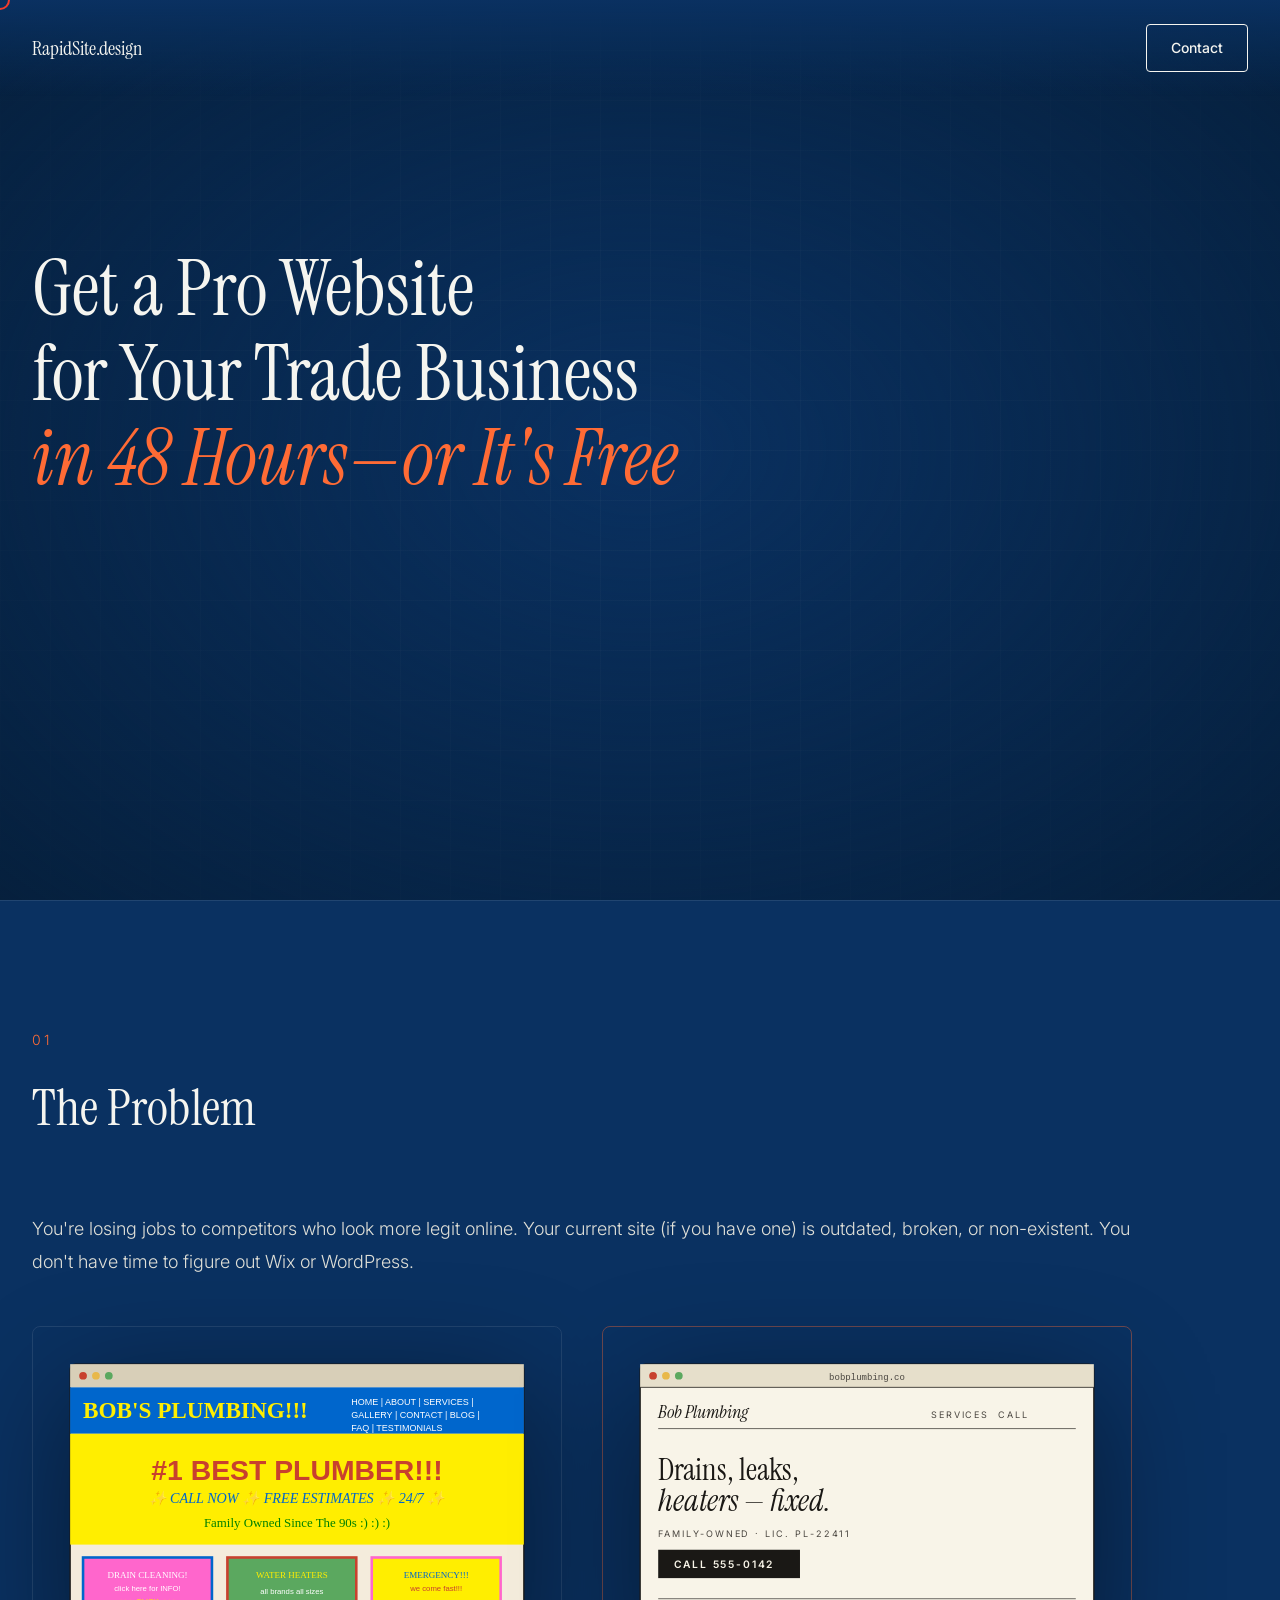
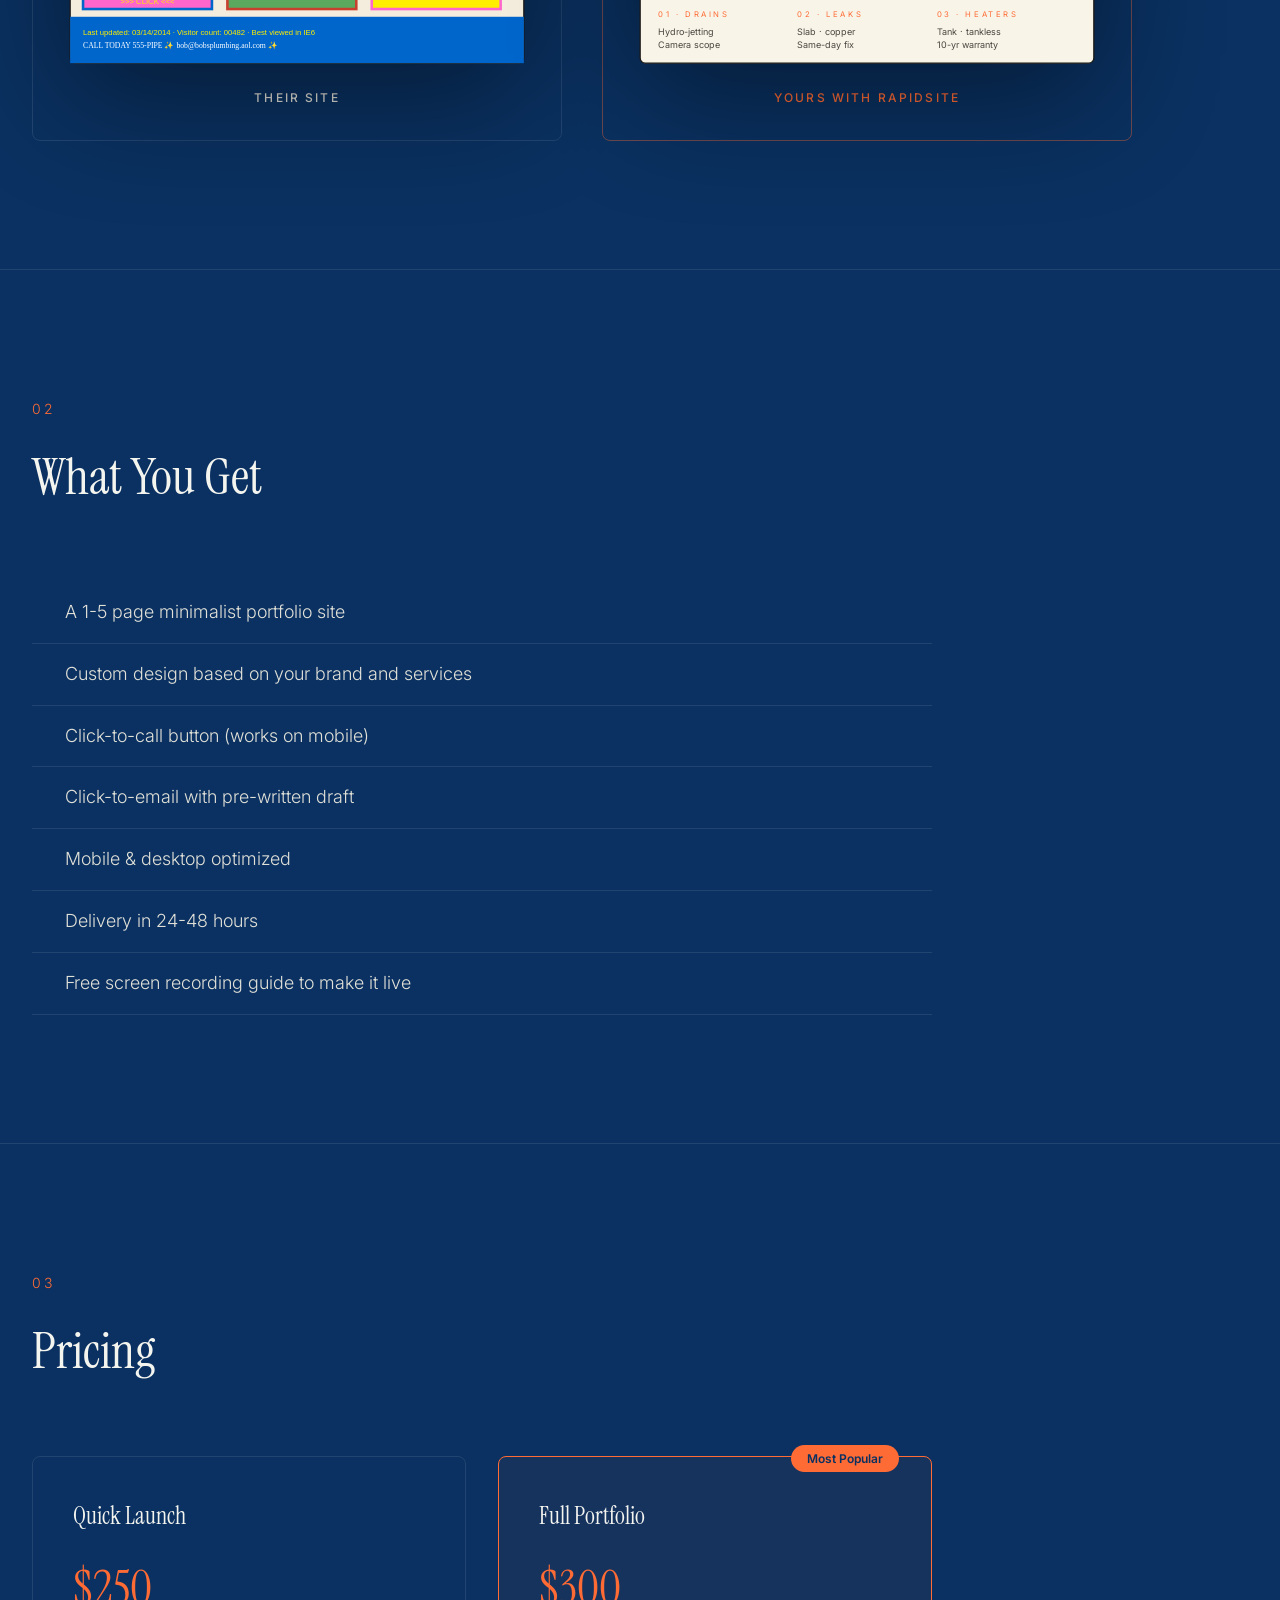
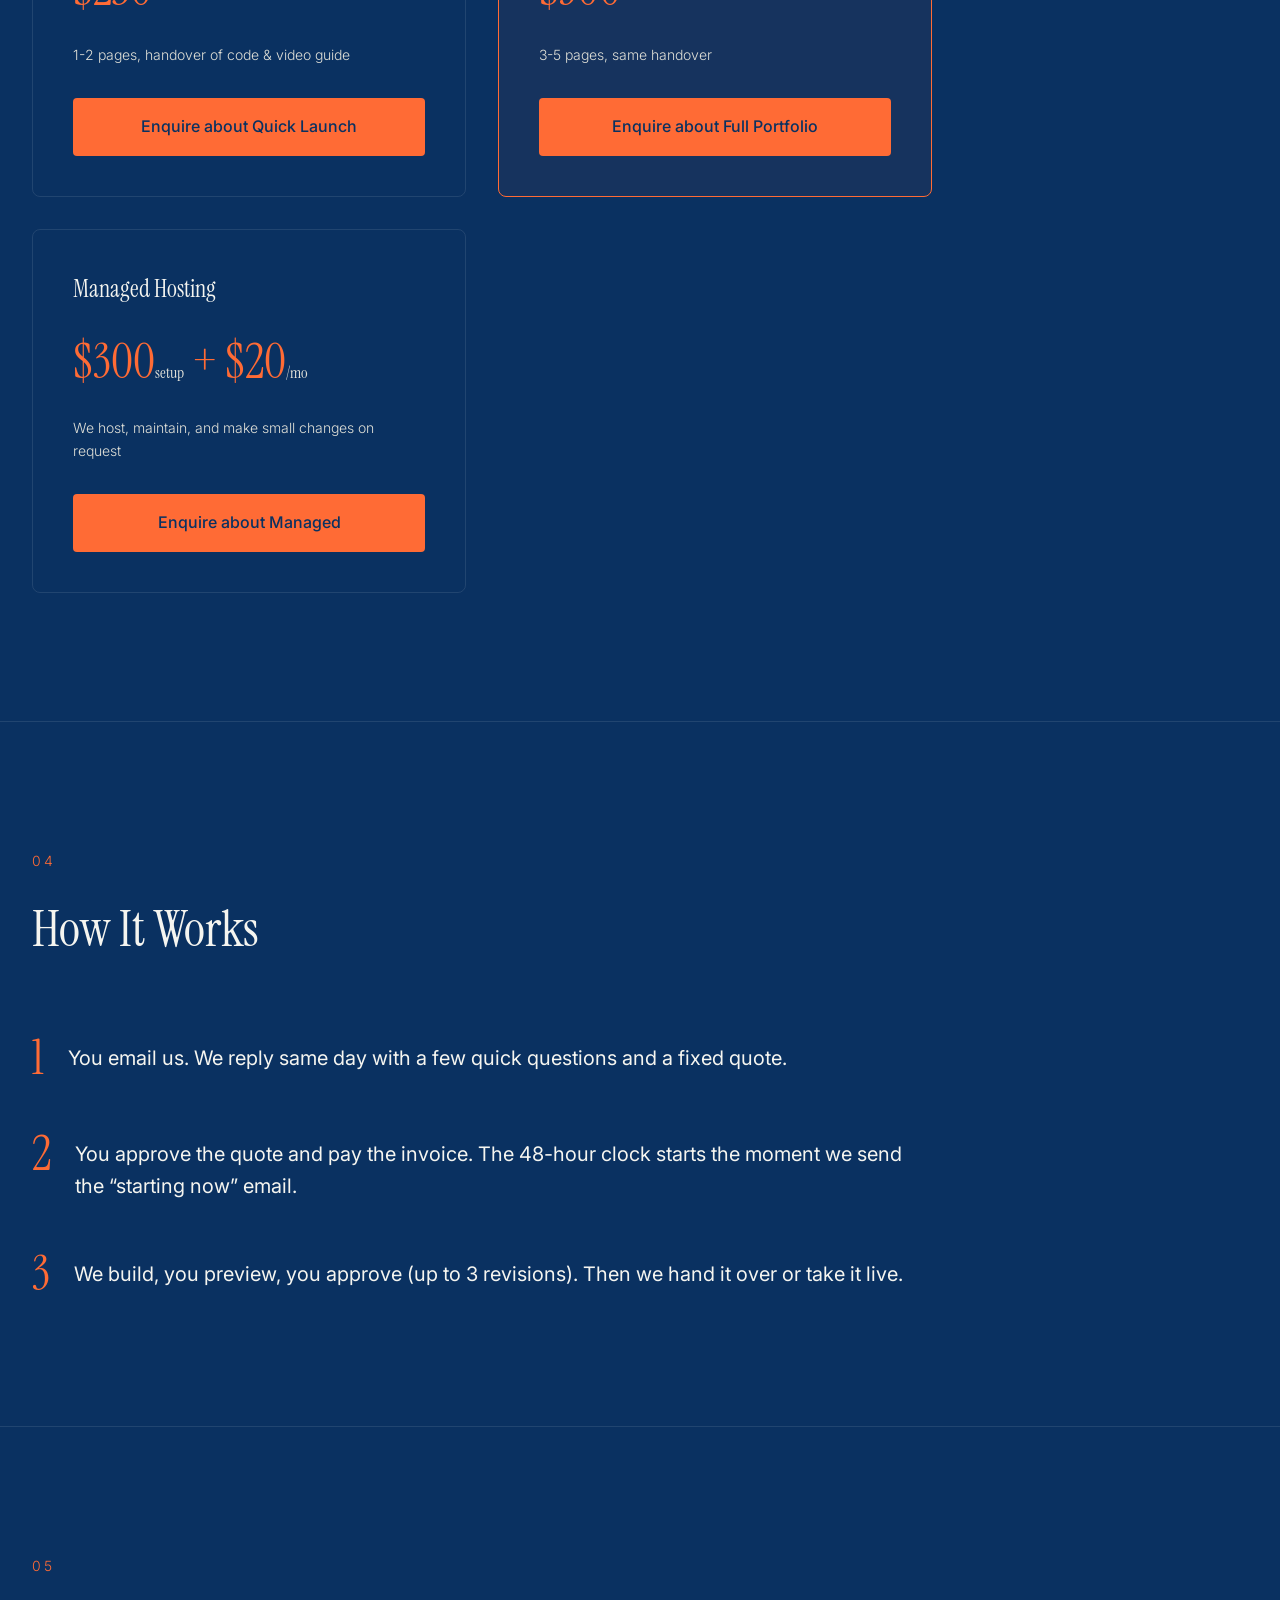
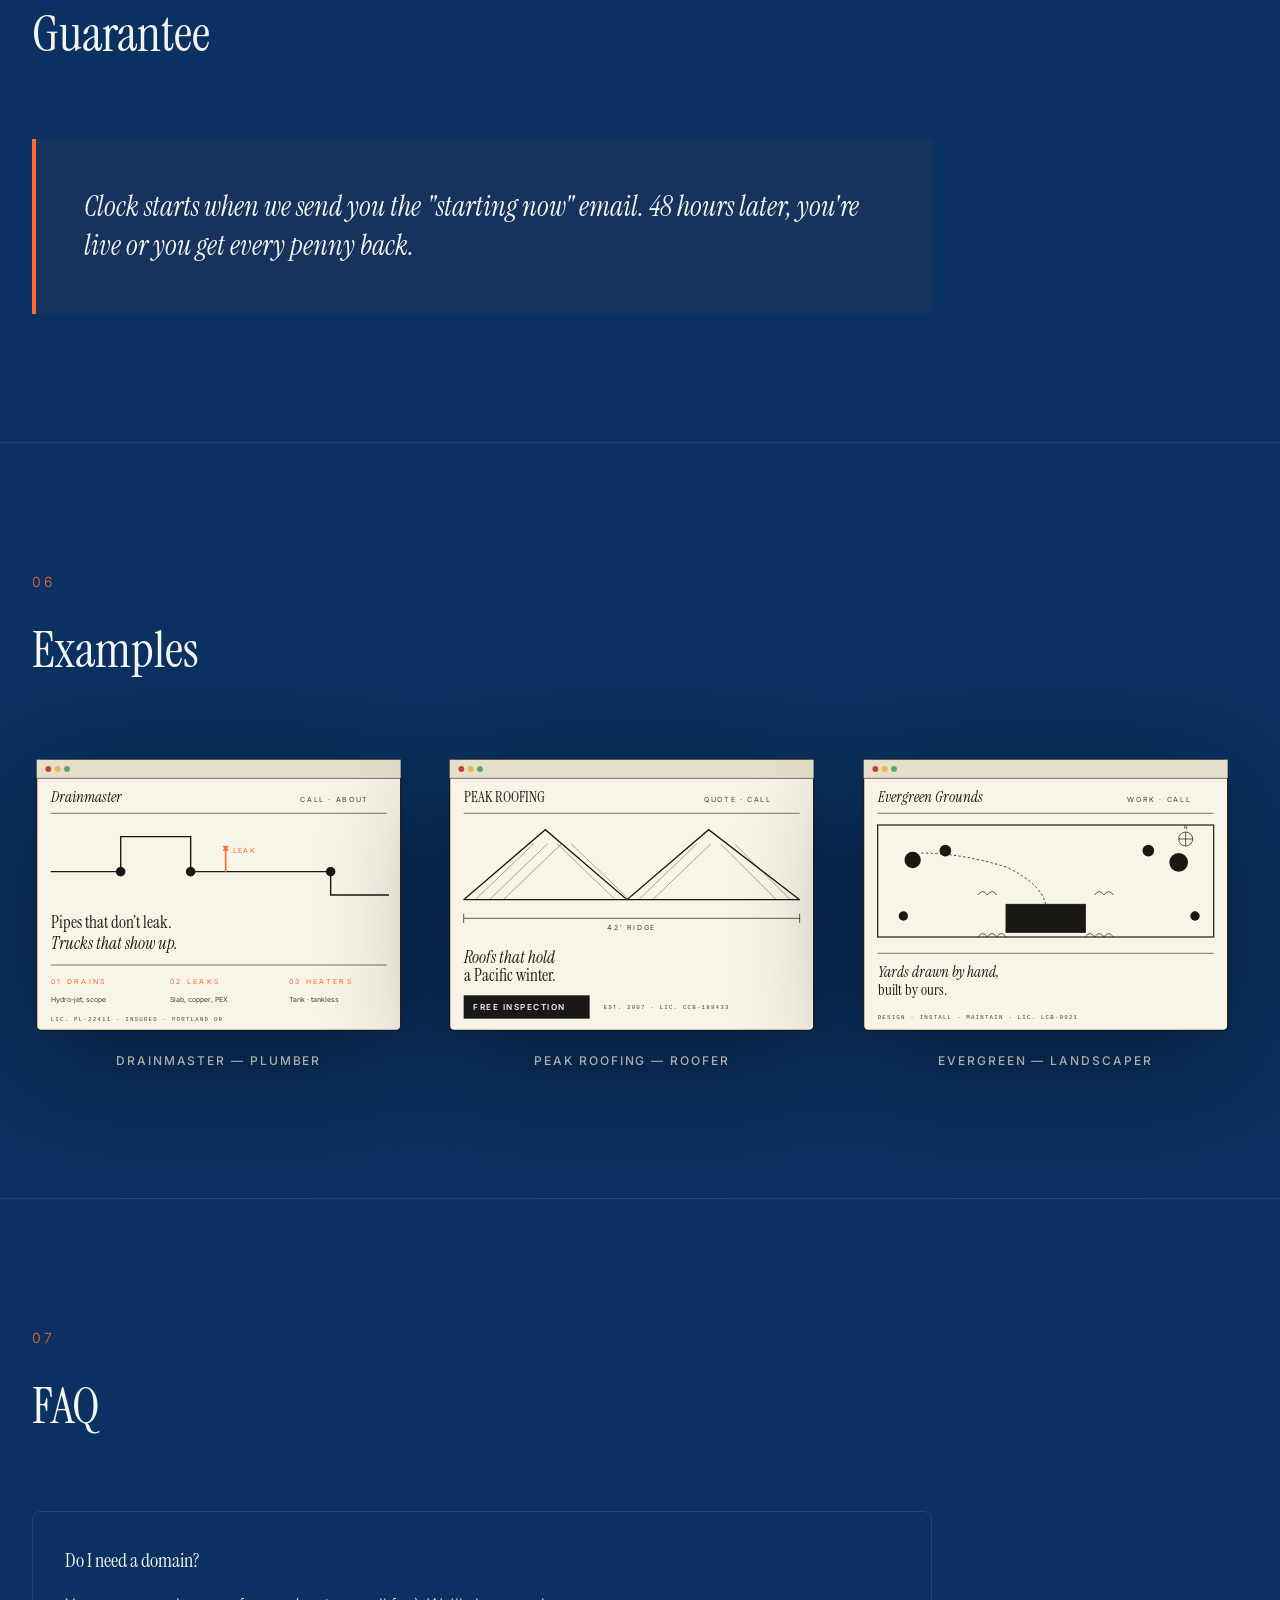
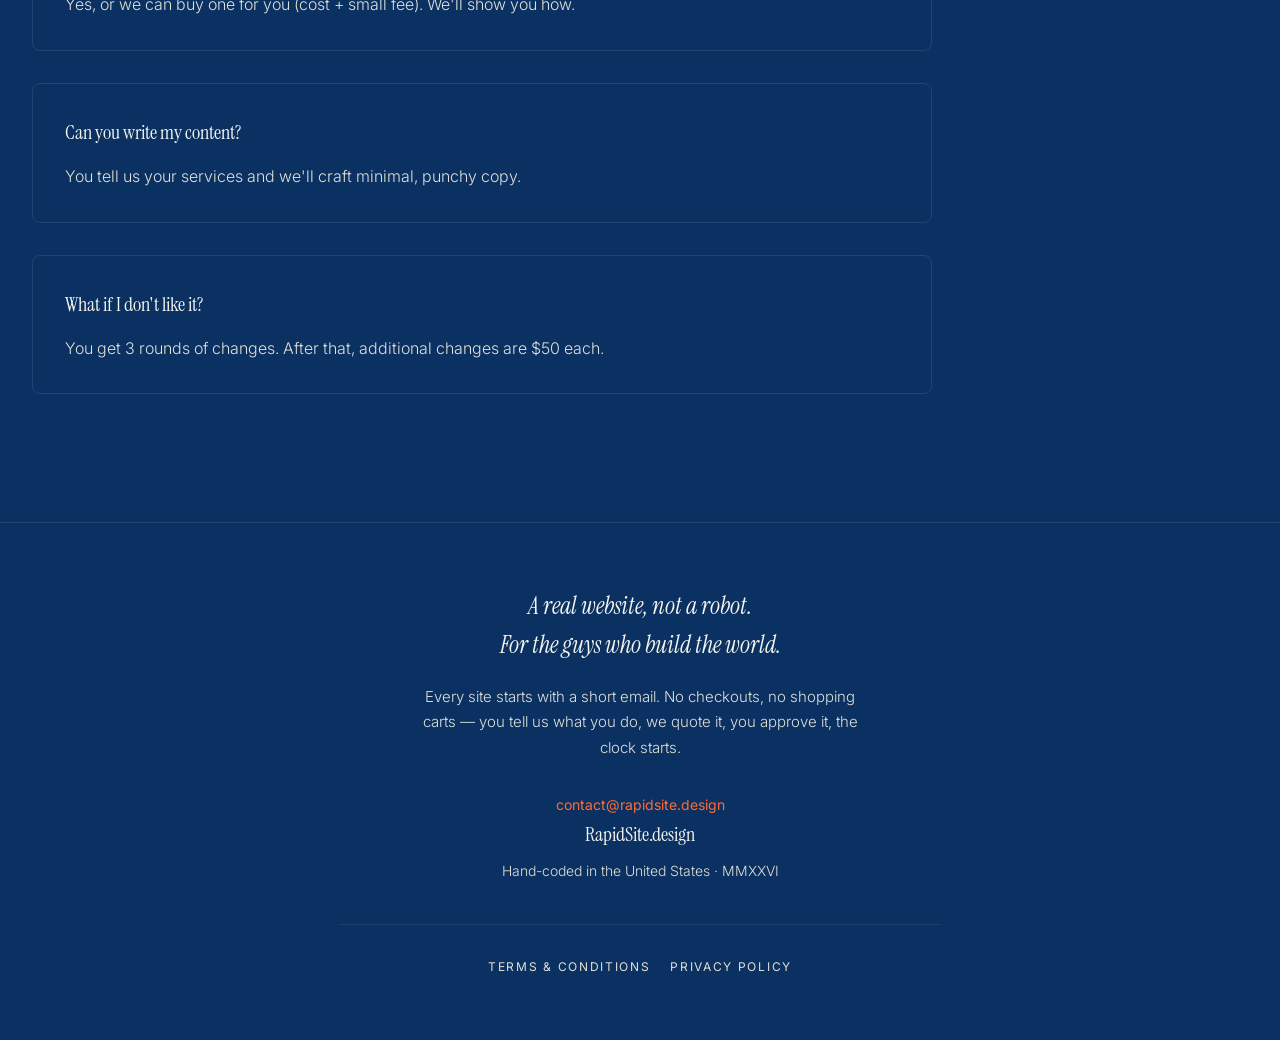
==== commit b2c51e54: "Update contact email to contact@rapidsite.design" ====
--- a/index.html
+++ b/index.html
@@ -24,7 +24,7 @@
     <!-- Navigation -->
     <nav class="nav">
         <div class="nav-brand">RapidSite.design</div>
-        <a href="mailto:hello@rapidsite.design?subject=New%20enquiry" class="nav-cta">Contact</a>
+        <a href="mailto:contact@rapidsite.design?subject=New%20enquiry" class="nav-cta">Contact</a>
     </nav>
 
     <!-- Hero -->
@@ -36,7 +36,7 @@
                 <span class="title-line title-accent">in 48 Hours—or It's Free</span>
             </h1>
             <p class="hero-subhead">Hand-coded, minimalist sites that make your phone ring. No AI junk, no templates. Every job starts with a short email so we can quote it right.</p>
-            <a href="mailto:hello@rapidsite.design?subject=New%20enquiry&body=Hi%2C%0A%0AMy%20trade%3A%20%0AMy%20business%20name%3A%20%0ACity%20%2F%20service%20area%3A%20%0AWebsite%20I%20have%20now%20(if%20any)%3A%20%0AWhat%20I%20want%20the%20site%20to%20do%3A%20%0A%0AThanks%2C%0A" class="btn-primary">Start by saying hi</a>
+            <a href="mailto:contact@rapidsite.design?subject=New%20enquiry&body=Hi%2C%0A%0AMy%20trade%3A%20%0AMy%20business%20name%3A%20%0ACity%20%2F%20service%20area%3A%20%0AWebsite%20I%20have%20now%20(if%20any)%3A%20%0AWhat%20I%20want%20the%20site%20to%20do%3A%20%0A%0AThanks%2C%0A" class="btn-primary">Start by saying hi</a>
         </div>
         <div class="hero-visual">
             <!-- Browser frame mockup: ATLAS HVAC -->
@@ -224,20 +224,20 @@
                     <h3 class="pricing-title">Quick Launch</h3>
                     <div class="pricing-price">$250</div>
                     <p class="pricing-desc">1-2 pages, handover of code &amp; video guide</p>
-                    <a href="mailto:hello@rapidsite.design?subject=Quick%20Launch%20enquiry%20(%24250)&body=Hi%2C%0A%0AI%E2%80%99d%20like%20a%20Quick%20Launch%20site.%0A%0AMy%20trade%3A%20%0AMy%20business%20name%3A%20%0ACity%20%2F%20service%20area%3A%20%0APhone%20I%20want%20on%20the%20site%3A%20%0A2%E2%80%934%20services%20I%20offer%3A%20%0A%0AThanks%2C%0A" class="btn-primary pricing-cta">Enquire about Quick Launch</a>
+                    <a href="mailto:contact@rapidsite.design?subject=Quick%20Launch%20enquiry%20(%24250)&body=Hi%2C%0A%0AI%E2%80%99d%20like%20a%20Quick%20Launch%20site.%0A%0AMy%20trade%3A%20%0AMy%20business%20name%3A%20%0ACity%20%2F%20service%20area%3A%20%0APhone%20I%20want%20on%20the%20site%3A%20%0A2%E2%80%934%20services%20I%20offer%3A%20%0A%0AThanks%2C%0A" class="btn-primary pricing-cta">Enquire about Quick Launch</a>
                 </div>
                 <div class="pricing-card featured">
                     <div class="pricing-badge">Most Popular</div>
                     <h3 class="pricing-title">Full Portfolio</h3>
                     <div class="pricing-price">$300</div>
                     <p class="pricing-desc">3-5 pages, same handover</p>
-                    <a href="mailto:hello@rapidsite.design?subject=Full%20Portfolio%20enquiry%20(%24300)&body=Hi%2C%0A%0AI%E2%80%99d%20like%20a%20Full%20Portfolio%20site.%0A%0AMy%20trade%3A%20%0AMy%20business%20name%3A%20%0ACity%20%2F%20service%20area%3A%20%0APhone%20I%20want%20on%20the%20site%3A%20%0AServices%20I%20offer%3A%20%0AAnything%20special%20you%20want%20on%20the%20site%3A%20%0A%0AThanks%2C%0A" class="btn-primary pricing-cta">Enquire about Full Portfolio</a>
+                    <a href="mailto:contact@rapidsite.design?subject=Full%20Portfolio%20enquiry%20(%24300)&body=Hi%2C%0A%0AI%E2%80%99d%20like%20a%20Full%20Portfolio%20site.%0A%0AMy%20trade%3A%20%0AMy%20business%20name%3A%20%0ACity%20%2F%20service%20area%3A%20%0APhone%20I%20want%20on%20the%20site%3A%20%0AServices%20I%20offer%3A%20%0AAnything%20special%20you%20want%20on%20the%20site%3A%20%0A%0AThanks%2C%0A" class="btn-primary pricing-cta">Enquire about Full Portfolio</a>
                 </div>
                 <div class="pricing-card">
                     <h3 class="pricing-title">Managed Hosting</h3>
                     <div class="pricing-price">$300<span class="pricing-period">setup</span> + $20<span class="pricing-period">/mo</span></div>
                     <p class="pricing-desc">We host, maintain, and make small changes on request</p>
-                    <a href="mailto:hello@rapidsite.design?subject=Managed%20Hosting%20enquiry%20(%24300%20%2B%20%2420%2Fmo)&body=Hi%2C%0A%0AI%E2%80%99d%20like%20managed%20hosting.%0A%0AMy%20trade%3A%20%0AMy%20business%20name%3A%20%0ACity%20%2F%20service%20area%3A%20%0APhone%20I%20want%20on%20the%20site%3A%20%0ADo%20you%20already%20own%20the%20domain%3F%3A%20%0A%0AThanks%2C%0A" class="btn-primary pricing-cta">Enquire about Managed</a>
+                    <a href="mailto:contact@rapidsite.design?subject=Managed%20Hosting%20enquiry%20(%24300%20%2B%20%2420%2Fmo)&body=Hi%2C%0A%0AI%E2%80%99d%20like%20managed%20hosting.%0A%0AMy%20trade%3A%20%0AMy%20business%20name%3A%20%0ACity%20%2F%20service%20area%3A%20%0APhone%20I%20want%20on%20the%20site%3A%20%0ADo%20you%20already%20own%20the%20domain%3F%3A%20%0A%0AThanks%2C%0A" class="btn-primary pricing-cta">Enquire about Managed</a>
                 </div>
             </div>
         </div>
@@ -442,7 +442,7 @@
         <div class="footer-content">
             <p class="footer-tagline">A real website, not a robot.<br/>For the guys who build the world.</p>
             <p class="footer-note">Every site starts with a short email. No checkouts, no shopping carts &#x2014; you tell us what you do, we quote it, you approve it, the clock starts.</p>
-            <a href="mailto:hello@rapidsite.design?subject=New%20enquiry" class="footer-link">hello@rapidsite.design</a>
+            <a href="mailto:contact@rapidsite.design?subject=New%20enquiry" class="footer-link">contact@rapidsite.design</a>
             <div class="footer-brand">
                 <span class="footer-name">RapidSite.design</span>
                 <span class="footer-sub">Hand-coded in the United States &#xB7; MMXXVI</span>
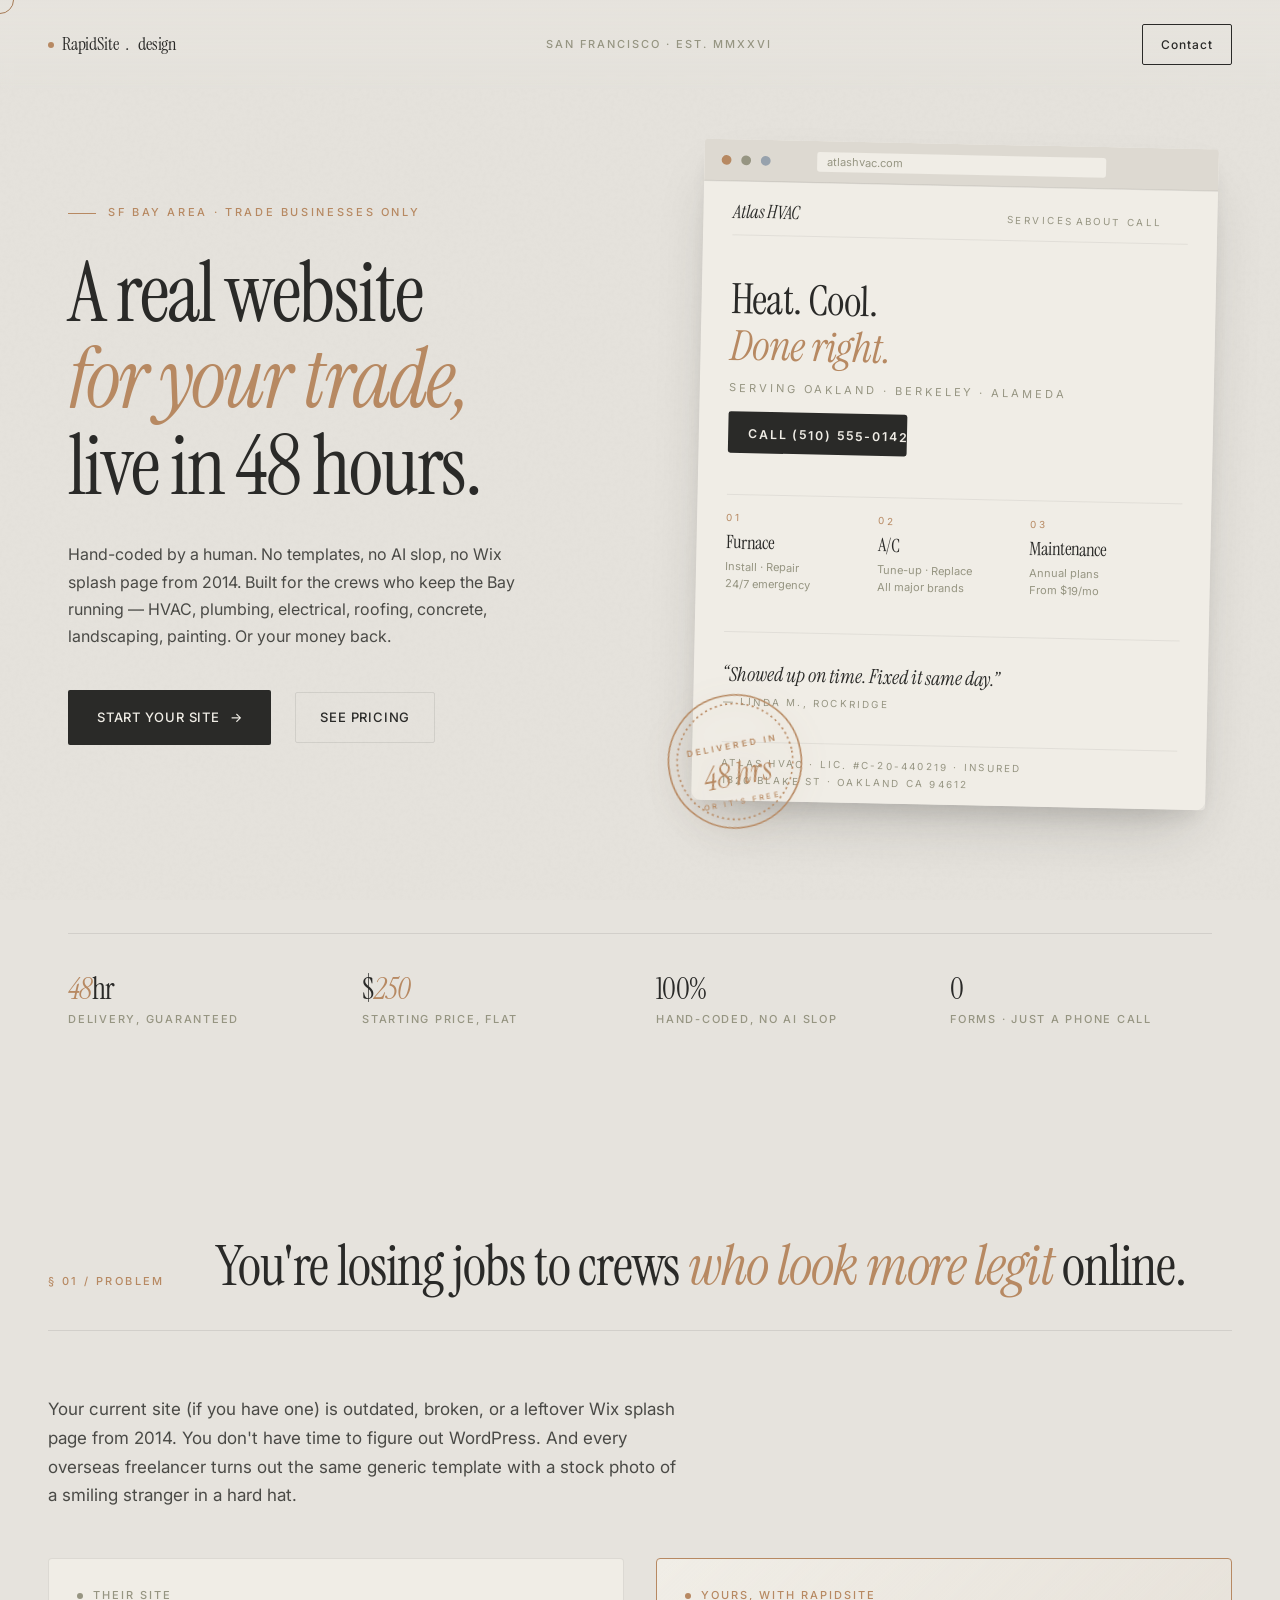
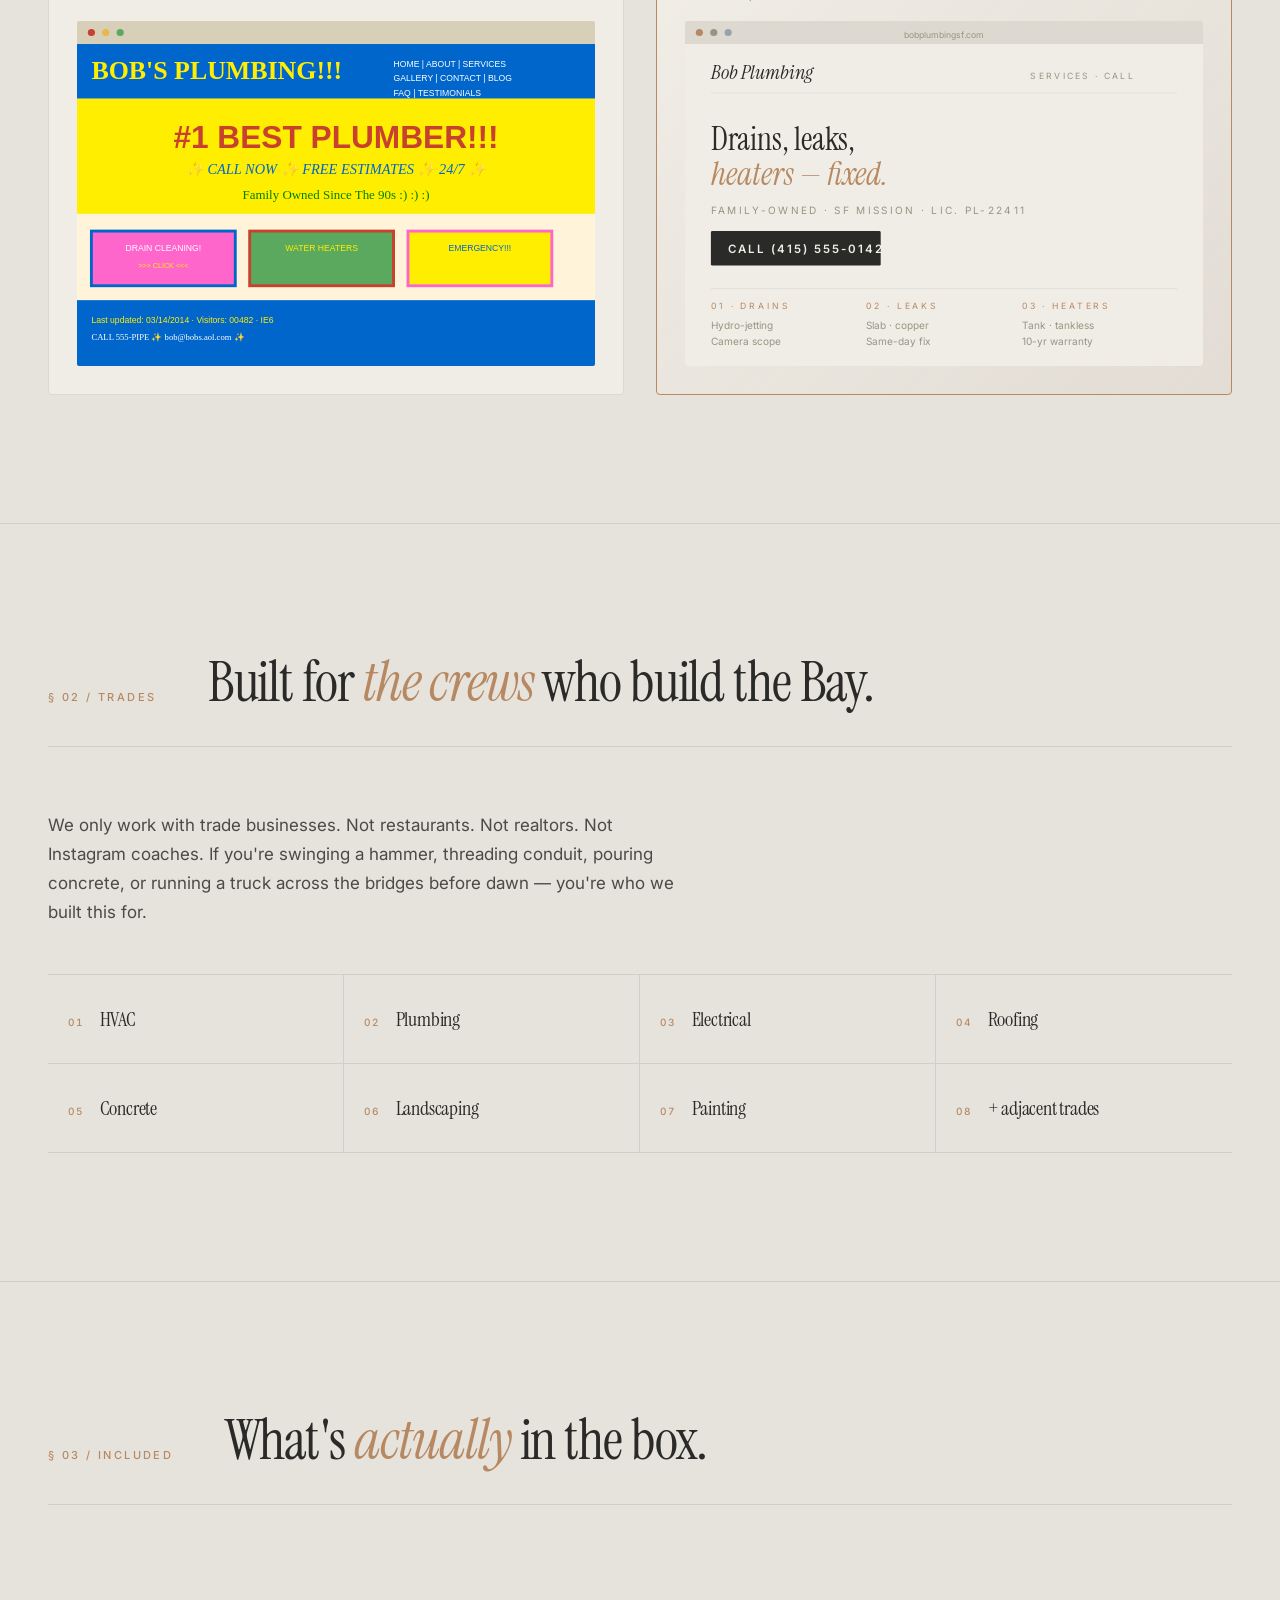
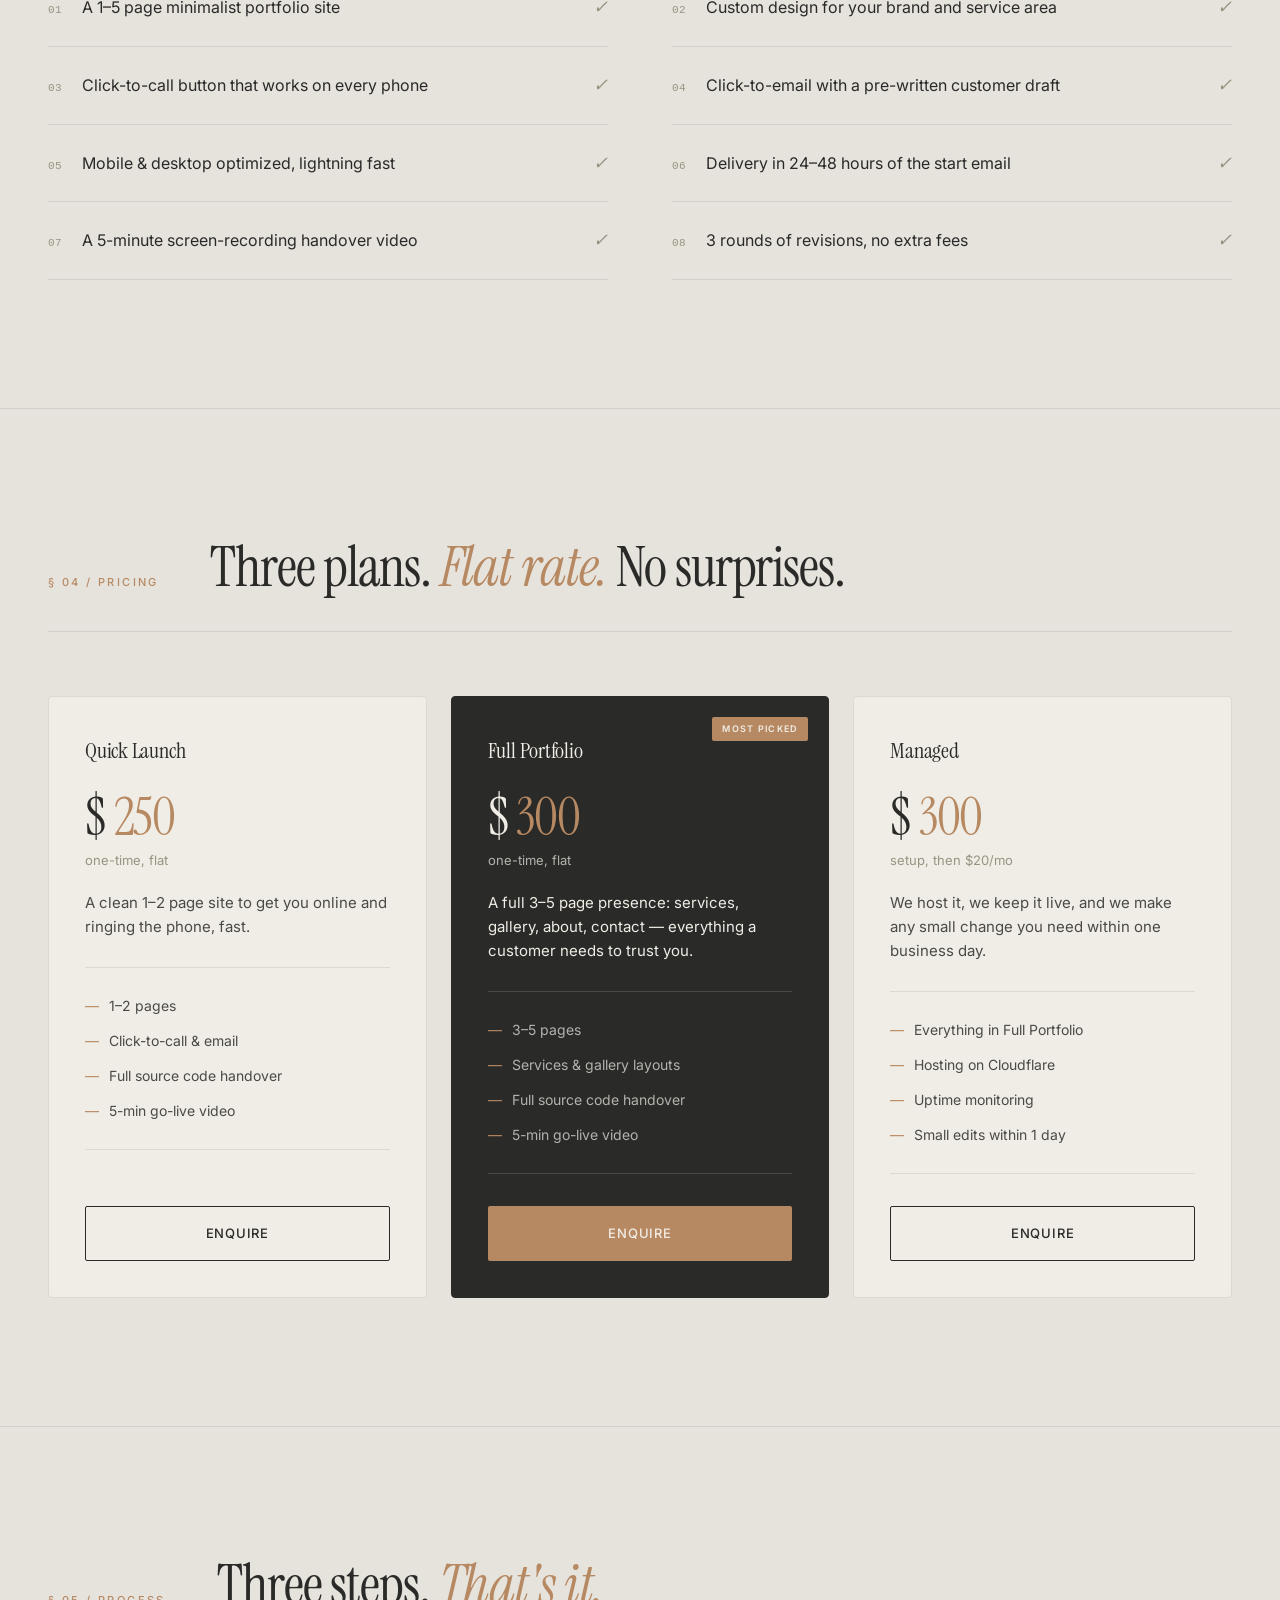
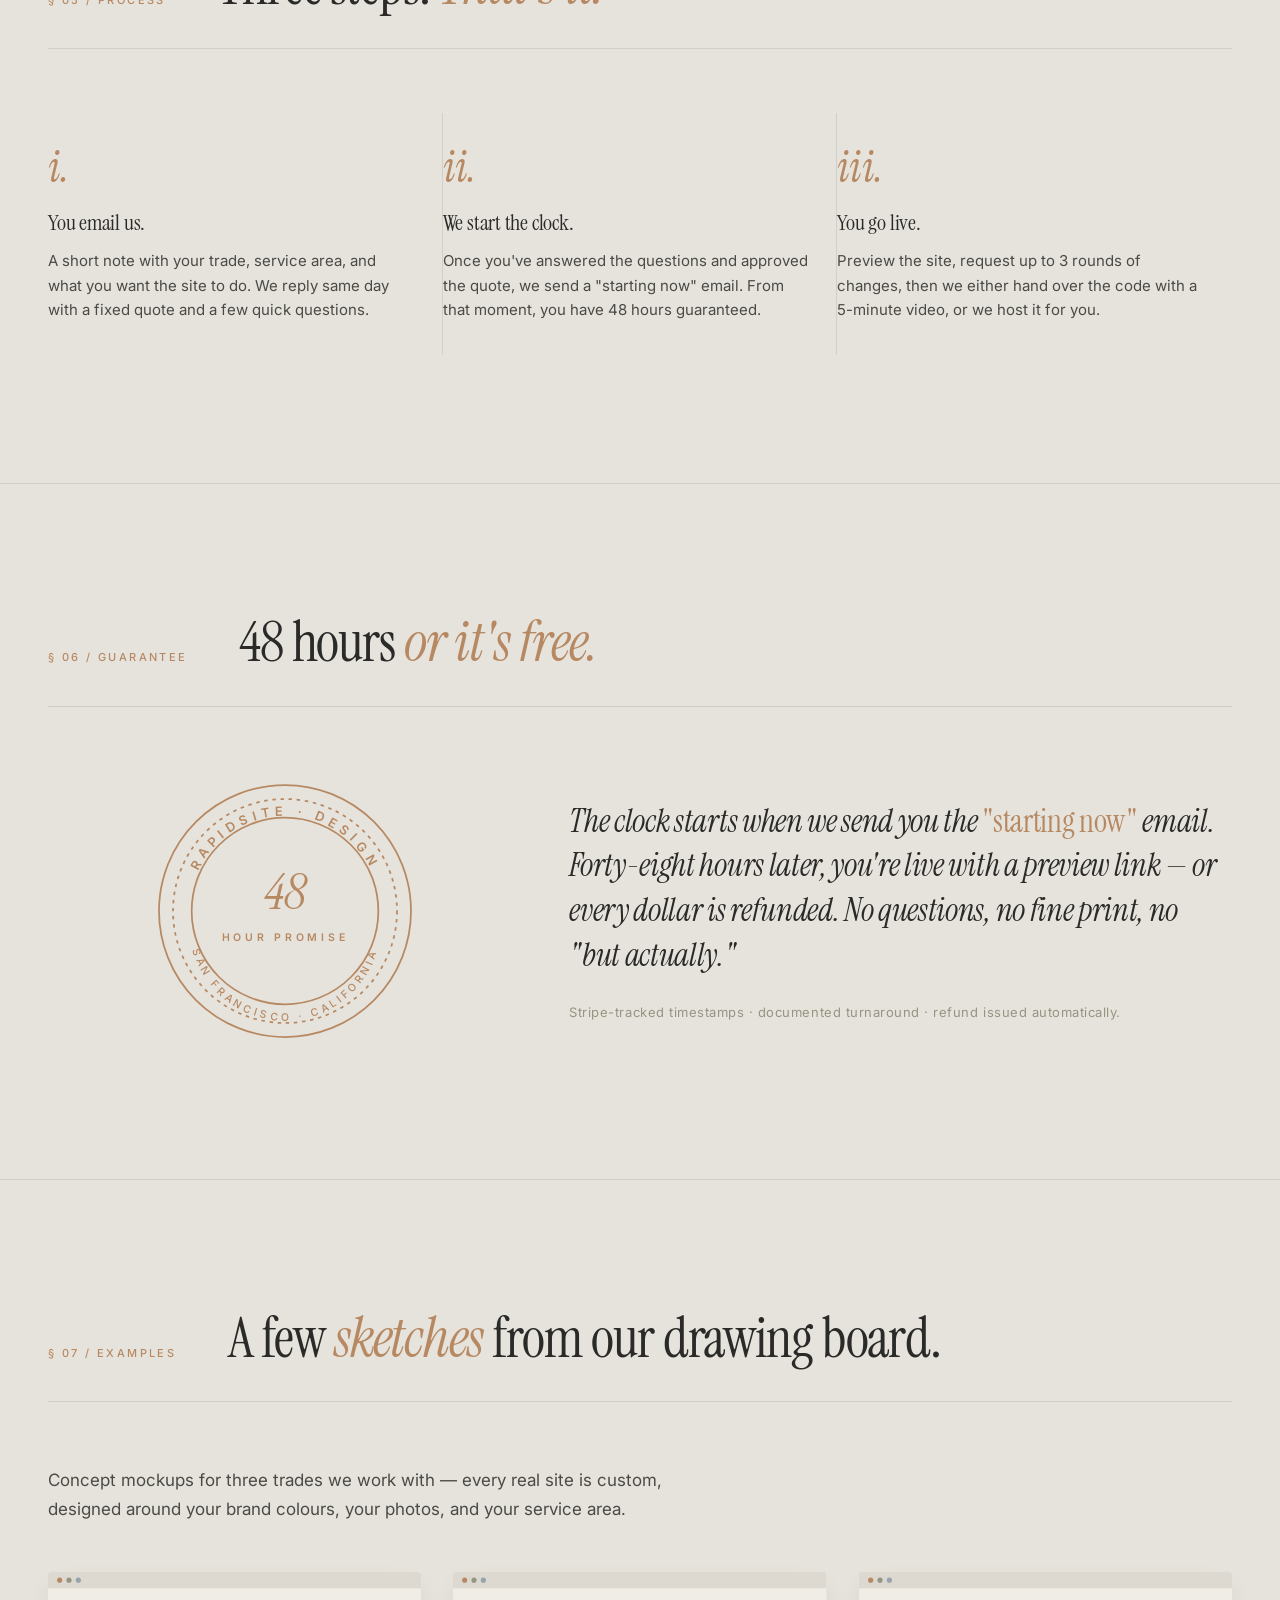
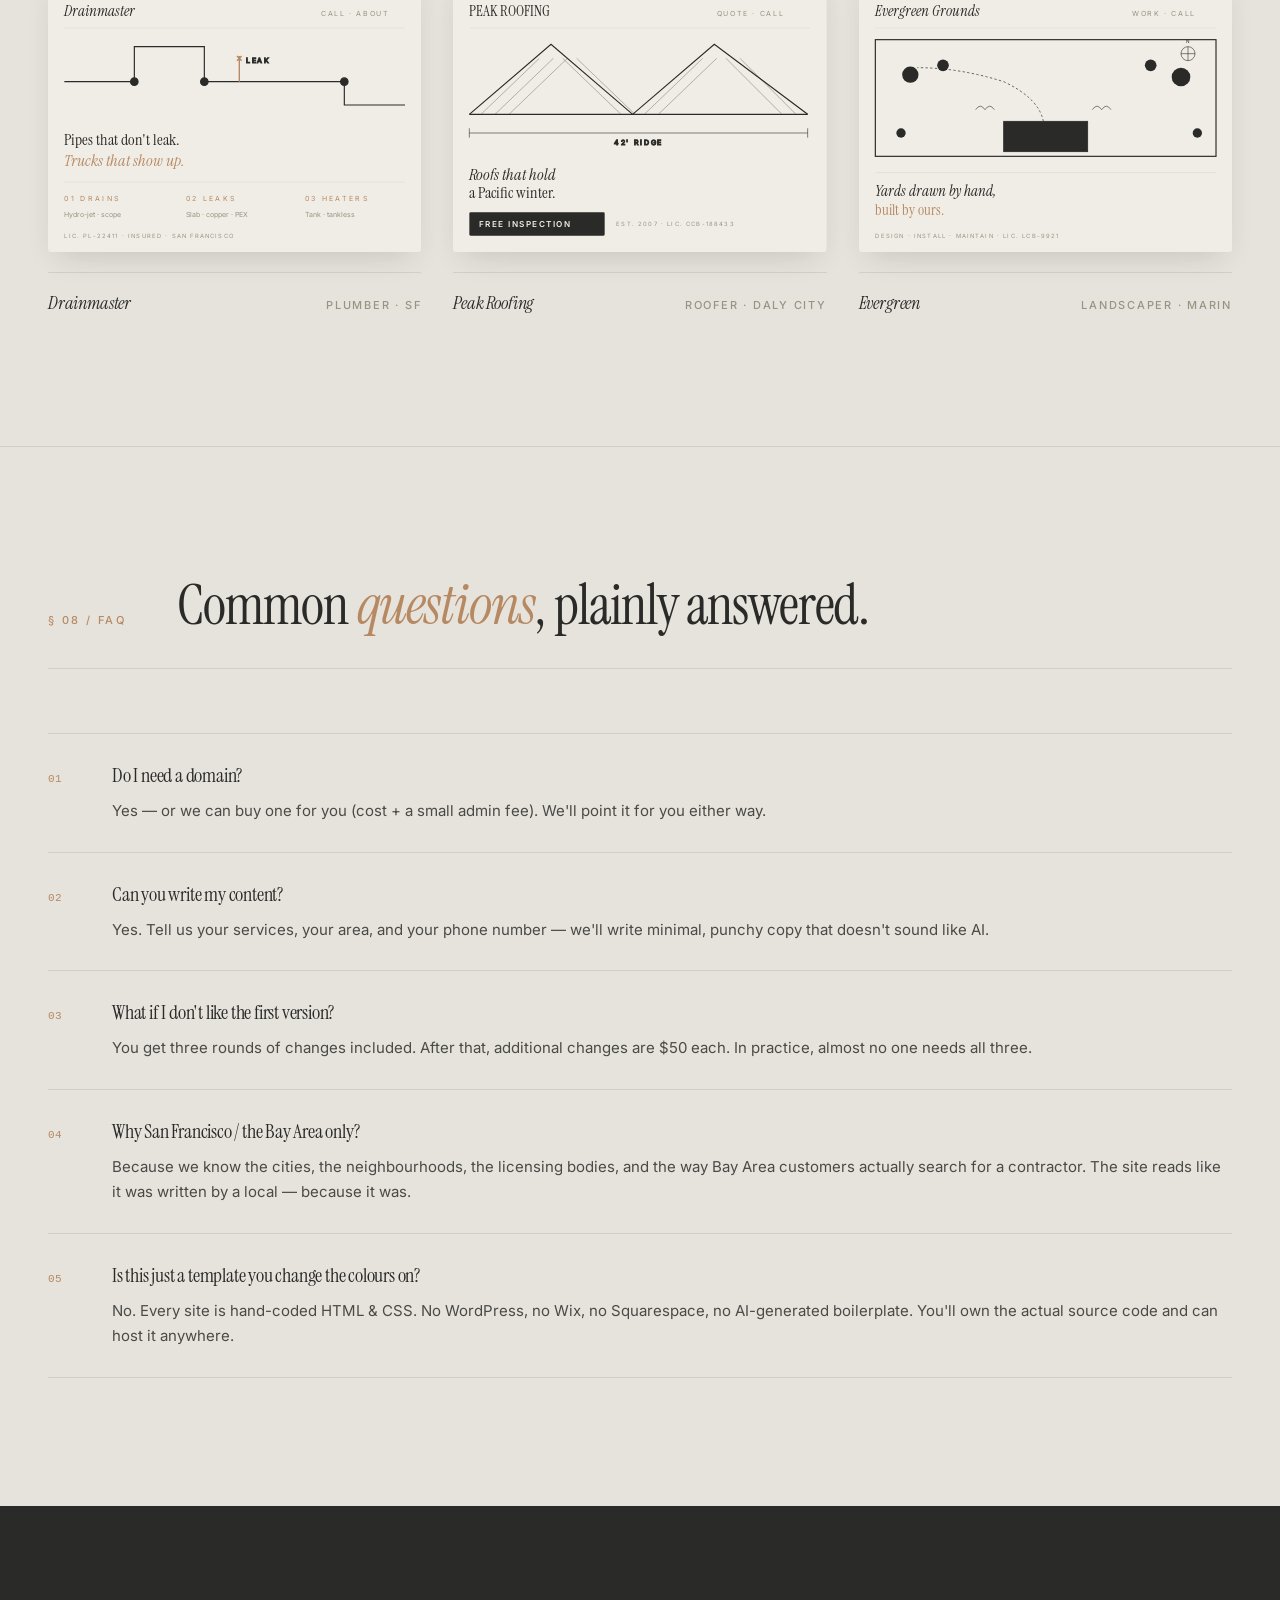
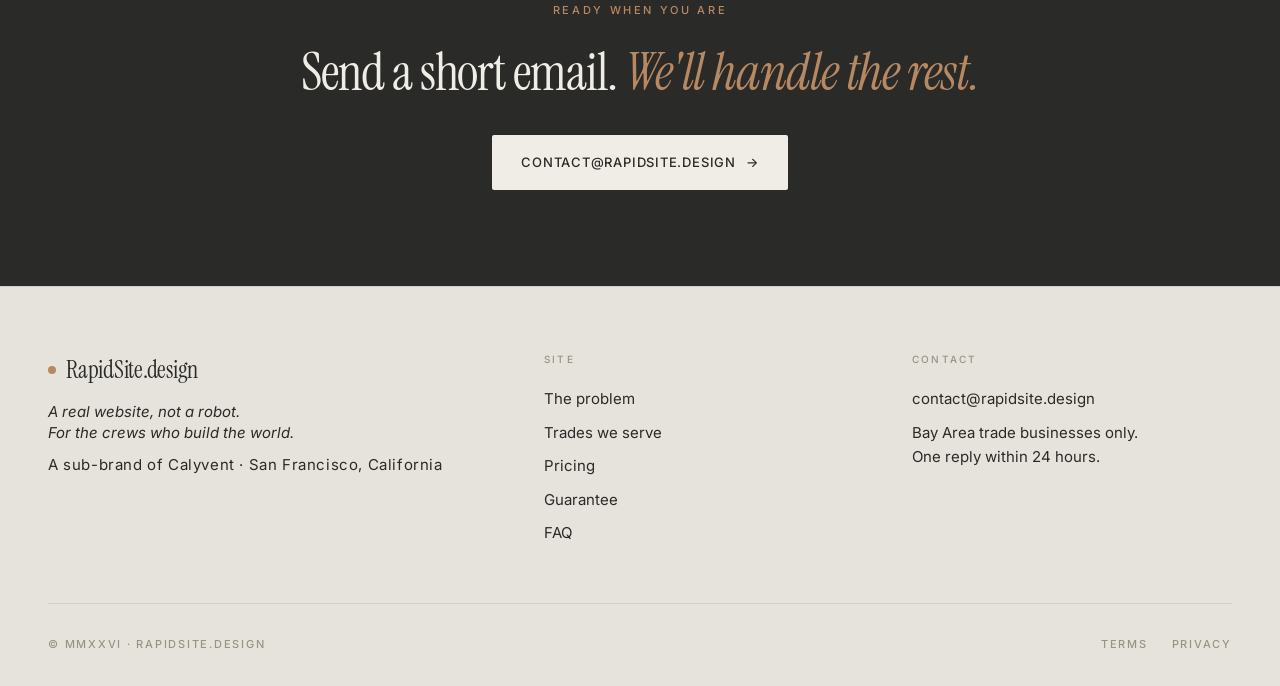
==== commit feb2b240: "Full redesign: cleaner editorial layout, San Francisco / Bay Area positioning, niche grid, CTA strip" ====
--- a/index.html
+++ b/index.html
@@ -3,458 +3,588 @@
 <head>
     <meta charset="UTF-8">
     <meta name="viewport" content="width=device-width, initial-scale=1.0">
-    <title>RapidSite.design — Real Websites for Trade Businesses</title>
+    <title>RapidSite.design — Hand-coded websites for Bay Area trade businesses</title>
+    <meta name="description" content="A real website for your trade business, hand-coded by a human, delivered in 48 hours — or it's free. Serving HVAC, plumbing, electrical, roofing, concrete, landscaping & painting crews across the San Francisco Bay Area.">
     <link rel="preconnect" href="https://fonts.googleapis.com">
     <link rel="preconnect" href="https://fonts.gstatic.com" crossorigin>
-    <link href="https://fonts.googleapis.com/css2?family=Instrument+Serif:ital,wght@0,400;0,500;0,600;1,400;1,500&family=Inter:wght@300;400;500;600&display=swap" rel="stylesheet">
-    <link rel="icon" type="image/svg+xml" href="data:image/svg+xml,%3Csvg xmlns='http://www.w3.org/2000/svg' viewBox='0 0 64 64'%3E%3Crect width='64' height='64' fill='%230A3161'/%3E%3Cg stroke='%23FF6B35' stroke-width='2.5' fill='none' stroke-linecap='square'%3E%3Cpath d='M14 14 L14 50'/%3E%3Cpath d='M14 14 L34 14 Q44 14 44 24 Q44 34 34 34 L14 34'/%3E%3Cpath d='M30 34 L48 50'/%3E%3C/g%3E%3Ccircle cx='52' cy='14' r='3' fill='%23FF6B35'/%3E%3C/svg%3E">
+    <link href="https://fonts.googleapis.com/css2?family=Instrument+Serif:ital,wght@0,400;1,400&family=Inter:wght@400;500;600&display=swap" rel="stylesheet">
+    <link rel="icon" type="image/svg+xml" href="data:image/svg+xml,%3Csvg xmlns='http://www.w3.org/2000/svg' viewBox='0 0 64 64'%3E%3Crect width='64' height='64' rx='8' fill='%23E6E3DD'/%3E%3Ccircle cx='32' cy='32' r='14' fill='none' stroke='%23B78962' stroke-width='2'/%3E%3Ccircle cx='32' cy='32' r='4' fill='%23B78962'/%3E%3C/svg%3E">
     <link rel="stylesheet" href="styles.css">
 </head>
 <body>
+
     <!-- Loader -->
-    <div class="loader">
-        <div class="loader-line"></div>
-        <div class="loader-counter">00</div>
-        <div class="loader-text">foundation being laid</div>
+    <div class="loader" aria-hidden="true">
+        <div class="loader-mark">rapidsite<em>.</em></div>
+        <div class="loader-rule"></div>
+        <div class="loader-meta">
+            <span>San Francisco, CA</span>
+            <span class="loader-counter">000</span>
+        </div>
     </div>
 
-    <!-- Custom Cursor -->
-    <div class="cursor"></div>
-
-    <!-- Navigation -->
+    <!-- Cursor -->
+    <div class="cursor" aria-hidden="true"></div>
+
+    <!-- Nav -->
     <nav class="nav">
-        <div class="nav-brand">RapidSite.design</div>
+        <a href="/" class="nav-brand">RapidSite<em>.</em>design</a>
+        <span class="nav-meta">San Francisco · Est. MMXXVI</span>
         <a href="mailto:contact@rapidsite.design?subject=New%20enquiry" class="nav-cta">Contact</a>
     </nav>
 
     <!-- Hero -->
     <section class="hero">
         <div class="hero-content">
+            <div class="hero-eyebrow">SF Bay Area · Trade Businesses Only</div>
             <h1 class="hero-title">
-                <span class="title-line">Get a Pro Website</span>
-                <span class="title-line">for Your Trade Business</span>
-                <span class="title-line title-accent">in 48 Hours—or It's Free</span>
+                <span class="line">A real website</span>
+                <span class="line"><em>for your trade,</em></span>
+                <span class="line">live in 48 hours.</span>
             </h1>
-            <p class="hero-subhead">Hand-coded, minimalist sites that make your phone ring. No AI junk, no templates. Every job starts with a short email so we can quote it right.</p>
-            <a href="mailto:contact@rapidsite.design?subject=New%20enquiry&body=Hi%2C%0A%0AMy%20trade%3A%20%0AMy%20business%20name%3A%20%0ACity%20%2F%20service%20area%3A%20%0AWebsite%20I%20have%20now%20(if%20any)%3A%20%0AWhat%20I%20want%20the%20site%20to%20do%3A%20%0A%0AThanks%2C%0A" class="btn-primary">Start by saying hi</a>
-        </div>
+            <p class="hero-subhead">Hand-coded by a human. No templates, no AI slop, no Wix splash page from 2014. Built for the crews who keep the Bay running — HVAC, plumbing, electrical, roofing, concrete, landscaping, painting. Or your money back.</p>
+            <div class="hero-cta-row">
+                <a href="mailto:contact@rapidsite.design?subject=New%20enquiry%20from%20rapidsite.design&body=Hi%2C%0A%0AMy%20trade%3A%20%0AMy%20business%20name%3A%20%0ACity%20%2F%20service%20area%20(Bay%20Area)%3A%20%0AWebsite%20I%20have%20now%20(if%20any)%3A%20%0AWhat%20I%20want%20the%20site%20to%20do%3A%20%0A%0AThanks%2C%0A" class="btn btn-primary">
+                    Start your site
+                    <span class="btn-arrow">→</span>
+                </a>
+                <a href="#pricing" class="btn btn-ghost">See pricing</a>
+            </div>
+        </div>
+
         <div class="hero-visual">
-            <!-- Browser frame mockup: ATLAS HVAC -->
-            <svg class="site-mockup mockup-hero" viewBox="0 0 420 540" xmlns="http://www.w3.org/2000/svg" aria-label="Sample contractor website" role="img">
-                <defs>
-                    <linearGradient id="heroPaper" x1="0" y1="0" x2="0" y2="1">
-                        <stop offset="0" stop-color="#F8F4E8"/>
-                        <stop offset="1" stop-color="#EDE6D2"/>
-                    </linearGradient>
-                    <linearGradient id="heroBand" x1="0" y1="0" x2="1" y2="1">
-                        <stop offset="0" stop-color="#1B2433"/>
-                        <stop offset="1" stop-color="#0A3161"/>
-                    </linearGradient>
-                </defs>
+            <!-- Atlas HVAC mockup, redrawn in warm palette -->
+            <svg class="hero-mockup" viewBox="0 0 420 540" xmlns="http://www.w3.org/2000/svg" role="img" aria-label="Sample website for Atlas HVAC of Oakland">
                 <!-- Browser chrome -->
-                <rect x="6" y="6" width="408" height="528" rx="10" fill="#F8F4E8" stroke="#1A1815" stroke-width="1.5"/>
-                <rect x="6" y="6" width="408" height="34" rx="10" fill="#E6DFCB"/>
-                <rect x="6" y="22" width="408" height="18" fill="#E6DFCB"/>
-                <circle cx="22" cy="23" r="4" fill="#C8412E"/>
-                <circle cx="38" cy="23" r="4" fill="#E8B84A"/>
-                <circle cx="54" cy="23" r="4" fill="#5BA85F"/>
-                <rect x="86" y="15" width="260" height="16" rx="3" fill="#F8F4E8" stroke="#1A1815" stroke-width="0.6"/>
-                <text x="96" y="26" font-family="ui-monospace,monospace" font-size="9" fill="#4A4640">atlashvac.com</text>
-                <line x1="6" y1="40" x2="414" y2="40" stroke="#1A1815" stroke-width="1"/>
-                <!-- Top nav -->
-                <text x="24" y="66" font-family="Instrument Serif,serif" font-size="15" fill="#1A1815" font-style="italic">Atlas&#160;HVAC</text>
-                <text x="222" y="66" font-family="Inter,sans-serif" font-size="8" fill="#4A4640" letter-spacing="1.2">SERVICES</text>
-                <text x="272" y="66" font-family="Inter,sans-serif" font-size="8" fill="#4A4640" letter-spacing="1.2">ABOUT</text>
-                <text x="312" y="66" font-family="Inter,sans-serif" font-size="8" fill="#4A4640" letter-spacing="1.2">CALL</text>
-                <line x1="24" y1="78" x2="396" y2="78" stroke="#1A1815" stroke-width="0.6"/>
-                <!-- Hero band -->
-                <rect x="24" y="96" width="372" height="180" fill="url(#heroBand)"/>
-                <text x="42" y="148" font-family="Instrument Serif,serif" font-size="30" fill="#F8F4E8" font-style="italic">Heat. Cool.</text>
-                <text x="42" y="182" font-family="Instrument Serif,serif" font-size="30" fill="#F8F4E8">Done right.</text>
-                <text x="42" y="218" font-family="Inter,sans-serif" font-size="9" fill="#E6DFCB" letter-spacing="2">SERVING DENVER &#x2014; SINCE 1998</text>
-                <rect x="42" y="234" width="126" height="28" fill="#FF6B35"/>
-                <text x="58" y="252" font-family="Inter,sans-serif" font-size="10" fill="#0A3161" font-weight="600" letter-spacing="1.5">CALL (303) 555-0142</text>
-                <!-- Three columns -->
-                <line x1="24" y1="302" x2="396" y2="302" stroke="#1A1815" stroke-width="0.6"/>
-                <text x="24" y="322" font-family="Inter,sans-serif" font-size="7" fill="#FF6B35" letter-spacing="2">01</text>
-                <text x="24" y="344" font-family="Instrument Serif,serif" font-size="14" fill="#1A1815">Furnace</text>
-                <text x="24" y="362" font-family="Inter,sans-serif" font-size="8" fill="#4A4640">Install · Repair</text>
-                <text x="24" y="374" font-family="Inter,sans-serif" font-size="8" fill="#4A4640">24/7 emergency</text>
-                <text x="148" y="322" font-family="Inter,sans-serif" font-size="7" fill="#FF6B35" letter-spacing="2">02</text>
-                <text x="148" y="344" font-family="Instrument Serif,serif" font-size="14" fill="#1A1815">A/C</text>
-                <text x="148" y="362" font-family="Inter,sans-serif" font-size="8" fill="#4A4640">Tune-up · Replace</text>
-                <text x="148" y="374" font-family="Inter,sans-serif" font-size="8" fill="#4A4640">All brands</text>
-                <text x="272" y="322" font-family="Inter,sans-serif" font-size="7" fill="#FF6B35" letter-spacing="2">03</text>
-                <text x="272" y="344" font-family="Instrument Serif,serif" font-size="14" fill="#1A1815">Maintenance</text>
-                <text x="272" y="362" font-family="Inter,sans-serif" font-size="8" fill="#4A4640">Annual plans</text>
-                <text x="272" y="374" font-family="Inter,sans-serif" font-size="8" fill="#4A4640">From $19/mo</text>
-                <!-- Quote band -->
-                <line x1="24" y1="408" x2="396" y2="408" stroke="#1A1815" stroke-width="0.6"/>
-                <text x="42" y="446" font-family="Instrument Serif,serif" font-size="15" fill="#1A1815" font-style="italic">&#x201C;Showed up on time, fixed it the same day.&#x201D;</text>
-                <text x="42" y="464" font-family="Inter,sans-serif" font-size="8" fill="#4A4640" letter-spacing="1.6">&#x2014; LINDA M., CHERRY CREEK</text>
-                <!-- Footer -->
-                <line x1="24" y1="492" x2="396" y2="492" stroke="#1A1815" stroke-width="0.6"/>
-                <text x="24" y="512" font-family="Inter,sans-serif" font-size="7" fill="#4A4640" letter-spacing="1.6">ATLAS HVAC &#xB7; LIC. #HVA-44021 &#xB7; INSURED</text>
-                <text x="24" y="524" font-family="Inter,sans-serif" font-size="7" fill="#4A4640" letter-spacing="1.6">1820 BLAKE ST &#xB7; DENVER CO 80202</text>
+                <rect x="0" y="0" width="420" height="540" rx="8" fill="#F0EDE6"/>
+                <rect x="0" y="0" width="420" height="34" fill="#DDD9D1"/>
+                <circle cx="18" cy="17" r="4" fill="#B78962"/>
+                <circle cx="34" cy="17" r="4" fill="#969582"/>
+                <circle cx="50" cy="17" r="4" fill="#97A2AD"/>
+                <rect x="92" y="9" width="236" height="16" rx="2" fill="#F0EDE6"/>
+                <text x="100" y="20" font-family="Inter,monospace" font-size="9" fill="#969582">atlashvac.com</text>
+                <line x1="0" y1="34" x2="420" y2="34" stroke="#2A2A28" stroke-opacity="0.10" stroke-width="1"/>
+
+                <!-- Site nav -->
+                <text x="24" y="64" font-family="Instrument Serif,serif" font-size="15" fill="#2A2A28" font-style="italic">Atlas HVAC</text>
+                <text x="248" y="64" font-family="Inter,sans-serif" font-size="8" fill="#969582" letter-spacing="2">SERVICES</text>
+                <text x="304" y="64" font-family="Inter,sans-serif" font-size="8" fill="#969582" letter-spacing="2">ABOUT</text>
+                <text x="346" y="64" font-family="Inter,sans-serif" font-size="8" fill="#969582" letter-spacing="2">CALL</text>
+                <line x1="24" y1="78" x2="396" y2="78" stroke="#2A2A28" stroke-opacity="0.10" stroke-width="0.6"/>
+
+                <!-- Headline -->
+                <text x="24" y="142" font-family="Instrument Serif,serif" font-size="34" fill="#2A2A28" letter-spacing="-0.5">Heat. Cool.</text>
+                <text x="24" y="180" font-family="Instrument Serif,serif" font-size="34" fill="#B78962" font-style="italic" letter-spacing="-0.5">Done right.</text>
+                <text x="24" y="206" font-family="Inter,sans-serif" font-size="9" fill="#969582" letter-spacing="2.4">SERVING OAKLAND · BERKELEY · ALAMEDA</text>
+
+                <!-- CTA button -->
+                <rect x="24" y="222" width="146" height="34" rx="2" fill="#2A2A28"/>
+                <text x="40" y="244" font-family="Inter,sans-serif" font-size="10" fill="#F0EDE6" font-weight="600" letter-spacing="1.6">CALL (510) 555-0142</text>
+
+                <!-- Services grid -->
+                <line x1="24" y1="290" x2="396" y2="290" stroke="#2A2A28" stroke-opacity="0.10" stroke-width="0.6"/>
+                <text x="24" y="312" font-family="Inter,sans-serif" font-size="8" fill="#B78962" letter-spacing="2.4">01</text>
+                <text x="24" y="334" font-family="Instrument Serif,serif" font-size="15" fill="#2A2A28">Furnace</text>
+                <text x="24" y="352" font-family="Inter,sans-serif" font-size="9" fill="#969582">Install · Repair</text>
+                <text x="24" y="366" font-family="Inter,sans-serif" font-size="9" fill="#969582">24/7 emergency</text>
+
+                <text x="148" y="312" font-family="Inter,sans-serif" font-size="8" fill="#B78962" letter-spacing="2.4">02</text>
+                <text x="148" y="334" font-family="Instrument Serif,serif" font-size="15" fill="#2A2A28">A/C</text>
+                <text x="148" y="352" font-family="Inter,sans-serif" font-size="9" fill="#969582">Tune-up · Replace</text>
+                <text x="148" y="366" font-family="Inter,sans-serif" font-size="9" fill="#969582">All major brands</text>
+
+                <text x="272" y="312" font-family="Inter,sans-serif" font-size="8" fill="#B78962" letter-spacing="2.4">03</text>
+                <text x="272" y="334" font-family="Instrument Serif,serif" font-size="15" fill="#2A2A28">Maintenance</text>
+                <text x="272" y="352" font-family="Inter,sans-serif" font-size="9" fill="#969582">Annual plans</text>
+                <text x="272" y="366" font-family="Inter,sans-serif" font-size="9" fill="#969582">From $19/mo</text>
+
+                <!-- Testimonial -->
+                <line x1="24" y1="402" x2="396" y2="402" stroke="#2A2A28" stroke-opacity="0.10" stroke-width="0.6"/>
+                <text x="24" y="442" font-family="Instrument Serif,serif" font-size="16" fill="#2A2A28" font-style="italic">&#8220;Showed up on time. Fixed it same day.&#8221;</text>
+                <text x="24" y="462" font-family="Inter,sans-serif" font-size="8" fill="#969582" letter-spacing="1.8">— LINDA M., ROCKRIDGE</text>
+
+                <!-- Footer band -->
+                <line x1="24" y1="492" x2="396" y2="492" stroke="#2A2A28" stroke-opacity="0.10" stroke-width="0.6"/>
+                <text x="24" y="512" font-family="Inter,sans-serif" font-size="8" fill="#969582" letter-spacing="1.8">ATLAS HVAC · LIC. #C-20-440219 · INSURED</text>
+                <text x="24" y="526" font-family="Inter,sans-serif" font-size="8" fill="#969582" letter-spacing="1.8">1820 BLAKE ST · OAKLAND CA 94612</text>
             </svg>
-            <!-- 48HRS stamp -->
+
+            <!-- 48-hour stamp -->
             <svg class="hero-stamp" viewBox="0 0 140 140" xmlns="http://www.w3.org/2000/svg" aria-hidden="true">
-                <g transform="rotate(-14 70 70)" fill="none" stroke="#FF6B35" stroke-width="2">
-                    <circle cx="70" cy="70" r="60"/>
-                    <circle cx="70" cy="70" r="52" stroke-dasharray="3 3"/>
-                    <text x="70" y="62" text-anchor="middle" font-family="Inter,sans-serif" font-size="9" fill="#FF6B35" stroke="none" letter-spacing="3" font-weight="600">DELIVERED IN</text>
-                    <text x="70" y="94" text-anchor="middle" font-family="Instrument Serif,serif" font-size="30" fill="#FF6B35" stroke="none" font-style="italic">48 hrs</text>
-                    <text x="70" y="110" text-anchor="middle" font-family="Inter,sans-serif" font-size="7" fill="#FF6B35" stroke="none" letter-spacing="2.5">OR IT&#x2019;S FREE</text>
+                <g fill="none" stroke="#B78962" stroke-width="1.5">
+                    <circle cx="70" cy="70" r="62"/>
+                    <circle cx="70" cy="70" r="54" stroke-dasharray="2 3"/>
                 </g>
+                <text x="70" y="58" text-anchor="middle" font-family="Inter,sans-serif" font-size="8" fill="#B78962" letter-spacing="2.8" font-weight="600">DELIVERED IN</text>
+                <text x="70" y="92" text-anchor="middle" font-family="Instrument Serif,serif" font-size="30" fill="#B78962" font-style="italic">48 hrs</text>
+                <text x="70" y="110" text-anchor="middle" font-family="Inter,sans-serif" font-size="7" fill="#B78962" letter-spacing="2.4" font-weight="500">OR IT'S FREE</text>
             </svg>
         </div>
+
+        <!-- Rail stats -->
+        <div class="hero-rail">
+            <div class="rail-stat">
+                <div class="rail-num"><em>48</em>hr</div>
+                <div class="rail-label">Delivery, guaranteed</div>
+            </div>
+            <div class="rail-stat">
+                <div class="rail-num">$<em>250</em></div>
+                <div class="rail-label">Starting price, flat</div>
+            </div>
+            <div class="rail-stat">
+                <div class="rail-num">100%</div>
+                <div class="rail-label">Hand-coded, no AI slop</div>
+            </div>
+            <div class="rail-stat">
+                <div class="rail-num">0</div>
+                <div class="rail-label">Forms · just a phone call</div>
+            </div>
+        </div>
     </section>
 
     <!-- Problem -->
-    <section class="section problem">
-        <div class="section-header">
-            <span class="section-number">01</span>
-            <h2 class="section-title">The Problem</h2>
-        </div>
-        <div class="section-content">
-            <p class="section-text">You're losing jobs to competitors who look more legit online. Your current site (if you have one) is outdated, broken, or non-existent. You don't have time to figure out Wix or WordPress.</p>
-            <div class="comparison">
-                <div class="comparison-item">
-                    <svg class="site-mockup" viewBox="0 0 360 240" xmlns="http://www.w3.org/2000/svg" aria-label="Typical bad contractor website" role="img">
-                        <rect x="4" y="4" width="352" height="232" rx="4" fill="#F4ECDC" stroke="#1A1815" stroke-width="1"/>
-                        <rect x="4" y="4" width="352" height="18" fill="#D8CFB8"/>
-                        <circle cx="14" cy="13" r="3" fill="#C8412E"/>
-                        <circle cx="24" cy="13" r="3" fill="#E8B84A"/>
-                        <circle cx="34" cy="13" r="3" fill="#5BA85F"/>
-                        <!-- garish header -->
-                        <rect x="4" y="22" width="352" height="36" fill="#0066CC"/>
-                        <text x="14" y="46" font-family="Comic Sans MS, Chalkboard, cursive" font-size="18" fill="#FFEE00" font-weight="700">BOB&#x27;S PLUMBING!!!</text>
-                        <text x="222" y="36" font-family="Arial,sans-serif" font-size="7" fill="#FFFFFF">HOME | ABOUT | SERVICES |</text>
-                        <text x="222" y="46" font-family="Arial,sans-serif" font-size="7" fill="#FFFFFF">GALLERY | CONTACT | BLOG |</text>
-                        <text x="222" y="56" font-family="Arial,sans-serif" font-size="7" fill="#FFFFFF">FAQ | TESTIMONIALS</text>
-                        <!-- clashing hero -->
-                        <rect x="4" y="58" width="352" height="86" fill="#FFEE00"/>
-                        <text x="180" y="94" text-anchor="middle" font-family="Impact,sans-serif" font-size="22" fill="#C8412E" font-weight="900">#1 BEST PLUMBER!!!</text>
-                        <text x="180" y="112" text-anchor="middle" font-family="Times,serif" font-size="11" fill="#0066CC" font-style="italic">&#x2728; CALL NOW &#x2728; FREE ESTIMATES &#x2728; 24/7 &#x2728;</text>
-                        <text x="180" y="130" text-anchor="middle" font-family="Comic Sans MS,cursive" font-size="10" fill="#008000">Family Owned Since The 90s :) :) :)</text>
-                        <!-- broken cards -->
-                        <rect x="14" y="154" width="100" height="40" fill="#FF66CC" stroke="#0066CC" stroke-width="2"/>
-                        <text x="64" y="170" text-anchor="middle" font-family="Arial Black" font-size="7" fill="#FFFFFF">DRAIN CLEANING!</text>
-                        <text x="64" y="180" text-anchor="middle" font-family="Arial,sans-serif" font-size="6" fill="#FFFFFF">click here for INFO!</text>
-                        <text x="64" y="190" text-anchor="middle" font-family="Arial,sans-serif" font-size="6" fill="#FFEE00">&gt;&gt;&gt; CLICK &lt;&lt;&lt;</text>
-                        <rect x="126" y="154" width="100" height="40" fill="#5BA85F" stroke="#C8412E" stroke-width="2"/>
-                        <text x="176" y="170" text-anchor="middle" font-family="Arial Black" font-size="7" fill="#FFEE00">WATER HEATERS</text>
-                        <text x="176" y="182" text-anchor="middle" font-family="Arial,sans-serif" font-size="6" fill="#FFFFFF">all brands all sizes</text>
-                        <rect x="238" y="154" width="100" height="40" fill="#FFEE00" stroke="#FF66CC" stroke-width="2"/>
-                        <text x="288" y="170" text-anchor="middle" font-family="Arial Black" font-size="7" fill="#0066CC">EMERGENCY!!!</text>
-                        <text x="288" y="180" text-anchor="middle" font-family="Arial,sans-serif" font-size="6" fill="#C8412E">we come fast!!!</text>
-                        <!-- footer junk -->
-                        <rect x="4" y="200" width="352" height="36" fill="#0066CC"/>
-                        <text x="14" y="214" font-family="Arial,sans-serif" font-size="6" fill="#FFEE00">Last updated: 03/14/2014 &#xB7; Visitor count: 00482 &#xB7; Best viewed in IE6</text>
-                        <text x="14" y="224" font-family="Comic Sans MS,cursive" font-size="6" fill="#FFFFFF">CALL TODAY 555-PIPE &#x2728; bob@bobsplumbing.aol.com &#x2728;</text>
+    <section class="section" id="why">
+        <div class="section-inner">
+            <header class="section-head">
+                <span class="section-num">§ 01 / Problem</span>
+                <h2 class="section-title">You're losing jobs to crews <em>who look more legit</em> online.</h2>
+            </header>
+            <p class="section-lede">Your current site (if you have one) is outdated, broken, or a leftover Wix splash page from 2014. You don't have time to figure out WordPress. And every overseas freelancer turns out the same generic template with a stock photo of a smiling stranger in a hard hat.</p>
+            <div class="compare">
+                <div class="compare-card">
+                    <div class="compare-label">Their site</div>
+                    <svg class="mockup" viewBox="0 0 360 240" xmlns="http://www.w3.org/2000/svg" role="img" aria-label="A typical bad contractor website">
+                        <rect x="0" y="0" width="360" height="240" rx="3" fill="#FFF4D9"/>
+                        <rect x="0" y="0" width="360" height="16" fill="#D8CFB8"/>
+                        <circle cx="10" cy="8" r="2.5" fill="#C8412E"/>
+                        <circle cx="20" cy="8" r="2.5" fill="#E8B84A"/>
+                        <circle cx="30" cy="8" r="2.5" fill="#5BA85F"/>
+                        <rect x="0" y="16" width="360" height="38" fill="#0066CC"/>
+                        <text x="10" y="40" font-family="Comic Sans MS,cursive" font-size="18" fill="#FFEE00" font-weight="700">BOB'S PLUMBING!!!</text>
+                        <text x="220" y="32" font-family="Arial,sans-serif" font-size="6" fill="#FFFFFF">HOME | ABOUT | SERVICES</text>
+                        <text x="220" y="42" font-family="Arial,sans-serif" font-size="6" fill="#FFFFFF">GALLERY | CONTACT | BLOG</text>
+                        <text x="220" y="52" font-family="Arial,sans-serif" font-size="6" fill="#FFFFFF">FAQ | TESTIMONIALS</text>
+                        <rect x="0" y="54" width="360" height="80" fill="#FFEE00"/>
+                        <text x="180" y="88" text-anchor="middle" font-family="Impact,sans-serif" font-size="22" fill="#C8412E" font-weight="900">#1 BEST PLUMBER!!!</text>
+                        <text x="180" y="106" text-anchor="middle" font-family="Times,serif" font-size="10" fill="#0066CC" font-style="italic">✨ CALL NOW ✨ FREE ESTIMATES ✨ 24/7 ✨</text>
+                        <text x="180" y="124" text-anchor="middle" font-family="Comic Sans MS,cursive" font-size="9" fill="#008000">Family Owned Since The 90s :) :) :)</text>
+                        <rect x="10" y="146" width="100" height="38" fill="#FF66CC" stroke="#0066CC" stroke-width="2"/>
+                        <text x="60" y="160" text-anchor="middle" font-family="Arial Black,sans-serif" font-size="6" fill="#FFFFFF">DRAIN CLEANING!</text>
+                        <text x="60" y="172" text-anchor="middle" font-family="Arial,sans-serif" font-size="5" fill="#FFEE00">&gt;&gt;&gt; CLICK &lt;&lt;&lt;</text>
+                        <rect x="120" y="146" width="100" height="38" fill="#5BA85F" stroke="#C8412E" stroke-width="2"/>
+                        <text x="170" y="160" text-anchor="middle" font-family="Arial Black,sans-serif" font-size="6" fill="#FFEE00">WATER HEATERS</text>
+                        <rect x="230" y="146" width="100" height="38" fill="#FFEE00" stroke="#FF66CC" stroke-width="2"/>
+                        <text x="280" y="160" text-anchor="middle" font-family="Arial Black,sans-serif" font-size="6" fill="#0066CC">EMERGENCY!!!</text>
+                        <rect x="0" y="194" width="360" height="46" fill="#0066CC"/>
+                        <text x="10" y="210" font-family="Arial,sans-serif" font-size="6" fill="#FFEE00">Last updated: 03/14/2014 · Visitors: 00482 · IE6</text>
+                        <text x="10" y="222" font-family="Comic Sans MS,cursive" font-size="6" fill="#FFFFFF">CALL 555-PIPE ✨ bob@bobs.aol.com ✨</text>
                     </svg>
-                    <span class="comparison-label">Their site</span>
-                </div>
-                <div class="comparison-item featured">
-                    <svg class="site-mockup" viewBox="0 0 360 240" xmlns="http://www.w3.org/2000/svg" aria-label="RapidSite version" role="img">
-                        <rect x="4" y="4" width="352" height="232" rx="4" fill="#F8F4E8" stroke="#1A1815" stroke-width="1"/>
-                        <rect x="4" y="4" width="352" height="18" fill="#E6DFCB"/>
-                        <circle cx="14" cy="13" r="3" fill="#C8412E"/>
-                        <circle cx="24" cy="13" r="3" fill="#E8B84A"/>
-                        <circle cx="34" cy="13" r="3" fill="#5BA85F"/>
-                        <text x="180" y="16" text-anchor="middle" font-family="ui-monospace,monospace" font-size="7" fill="#4A4640">bobplumbing.co</text>
-                        <line x1="4" y1="22" x2="356" y2="22" stroke="#1A1815" stroke-width="0.6"/>
-                        <!-- masthead -->
-                        <text x="18" y="46" font-family="Instrument Serif,serif" font-size="14" fill="#1A1815" font-style="italic">Bob Plumbing</text>
-                        <text x="230" y="46" font-family="Inter,sans-serif" font-size="7" fill="#4A4640" letter-spacing="1.4">SERVICES</text>
-                        <text x="282" y="46" font-family="Inter,sans-serif" font-size="7" fill="#4A4640" letter-spacing="1.4">CALL</text>
-                        <line x1="18" y1="54" x2="342" y2="54" stroke="#1A1815" stroke-width="0.5"/>
-                        <!-- hero -->
-                        <text x="18" y="94" font-family="Instrument Serif,serif" font-size="24" fill="#1A1815">Drains, leaks,</text>
-                        <text x="18" y="118" font-family="Instrument Serif,serif" font-size="24" fill="#1A1815" font-style="italic">heaters &#x2014; fixed.</text>
-                        <text x="18" y="138" font-family="Inter,sans-serif" font-size="7" fill="#4A4640" letter-spacing="1.5">FAMILY-OWNED &#xB7; LIC. PL-22411</text>
-                        <rect x="18" y="148" width="110" height="22" fill="#1A1815"/>
-                        <text x="30" y="162" font-family="Inter,sans-serif" font-size="8" fill="#F8F4E8" font-weight="600" letter-spacing="1.4">CALL 555-0142</text>
-                        <!-- three columns -->
-                        <line x1="18" y1="186" x2="342" y2="186" stroke="#1A1815" stroke-width="0.5"/>
-                        <text x="18" y="200" font-family="Inter,sans-serif" font-size="6" fill="#FF6B35" letter-spacing="2">01 &#xB7; DRAINS</text>
-                        <text x="18" y="214" font-family="Inter,sans-serif" font-size="7" fill="#4A4640">Hydro-jetting</text>
-                        <text x="18" y="224" font-family="Inter,sans-serif" font-size="7" fill="#4A4640">Camera scope</text>
-                        <text x="126" y="200" font-family="Inter,sans-serif" font-size="6" fill="#FF6B35" letter-spacing="2">02 &#xB7; LEAKS</text>
-                        <text x="126" y="214" font-family="Inter,sans-serif" font-size="7" fill="#4A4640">Slab &#xB7; copper</text>
-                        <text x="126" y="224" font-family="Inter,sans-serif" font-size="7" fill="#4A4640">Same-day fix</text>
-                        <text x="234" y="200" font-family="Inter,sans-serif" font-size="6" fill="#FF6B35" letter-spacing="2">03 &#xB7; HEATERS</text>
-                        <text x="234" y="214" font-family="Inter,sans-serif" font-size="7" fill="#4A4640">Tank &#xB7; tankless</text>
-                        <text x="234" y="224" font-family="Inter,sans-serif" font-size="7" fill="#4A4640">10-yr warranty</text>
+                </div>
+                <div class="compare-card good">
+                    <div class="compare-label">Yours, with RapidSite</div>
+                    <svg class="mockup" viewBox="0 0 360 240" xmlns="http://www.w3.org/2000/svg" role="img" aria-label="The same business redone properly">
+                        <rect x="0" y="0" width="360" height="240" rx="3" fill="#F0EDE6"/>
+                        <rect x="0" y="0" width="360" height="16" fill="#DDD9D1"/>
+                        <circle cx="10" cy="8" r="2.5" fill="#B78962"/>
+                        <circle cx="20" cy="8" r="2.5" fill="#969582"/>
+                        <circle cx="30" cy="8" r="2.5" fill="#97A2AD"/>
+                        <text x="180" y="12" text-anchor="middle" font-family="Inter,monospace" font-size="6" fill="#969582">bobplumbingsf.com</text>
+                        <text x="18" y="40" font-family="Instrument Serif,serif" font-size="14" fill="#2A2A28" font-style="italic">Bob Plumbing</text>
+                        <text x="240" y="40" font-family="Inter,sans-serif" font-size="6" fill="#969582" letter-spacing="1.6">SERVICES · CALL</text>
+                        <line x1="18" y1="50" x2="342" y2="50" stroke="#2A2A28" stroke-opacity="0.10" stroke-width="0.5"/>
+                        <text x="18" y="90" font-family="Instrument Serif,serif" font-size="22" fill="#2A2A28">Drains, leaks,</text>
+                        <text x="18" y="114" font-family="Instrument Serif,serif" font-size="22" fill="#B78962" font-style="italic">heaters — fixed.</text>
+                        <text x="18" y="134" font-family="Inter,sans-serif" font-size="7" fill="#969582" letter-spacing="1.6">FAMILY-OWNED · SF MISSION · LIC. PL-22411</text>
+                        <rect x="18" y="146" width="118" height="24" rx="1" fill="#2A2A28"/>
+                        <text x="30" y="161" font-family="Inter,sans-serif" font-size="8" fill="#F0EDE6" font-weight="600" letter-spacing="1.4">CALL (415) 555-0142</text>
+                        <line x1="18" y1="186" x2="342" y2="186" stroke="#2A2A28" stroke-opacity="0.10" stroke-width="0.5"/>
+                        <text x="18" y="200" font-family="Inter,sans-serif" font-size="6" fill="#B78962" letter-spacing="2">01 · DRAINS</text>
+                        <text x="18" y="214" font-family="Inter,sans-serif" font-size="7" fill="#969582">Hydro-jetting</text>
+                        <text x="18" y="225" font-family="Inter,sans-serif" font-size="7" fill="#969582">Camera scope</text>
+                        <text x="126" y="200" font-family="Inter,sans-serif" font-size="6" fill="#B78962" letter-spacing="2">02 · LEAKS</text>
+                        <text x="126" y="214" font-family="Inter,sans-serif" font-size="7" fill="#969582">Slab · copper</text>
+                        <text x="126" y="225" font-family="Inter,sans-serif" font-size="7" fill="#969582">Same-day fix</text>
+                        <text x="234" y="200" font-family="Inter,sans-serif" font-size="6" fill="#B78962" letter-spacing="2">03 · HEATERS</text>
+                        <text x="234" y="214" font-family="Inter,sans-serif" font-size="7" fill="#969582">Tank · tankless</text>
+                        <text x="234" y="225" font-family="Inter,sans-serif" font-size="7" fill="#969582">10-yr warranty</text>
                     </svg>
-                    <span class="comparison-label">Yours with RapidSite</span>
-                </div>
-            </div>
-        </div>
-    </section>
-
-    <!-- What You Get -->
-    <section class="section what-you-get">
-        <div class="section-header">
-            <span class="section-number">02</span>
-            <h2 class="section-title">What You Get</h2>
-        </div>
-        <div class="section-content">
-            <ul class="feature-list">
-                <li class="feature-item">A 1-5 page minimalist portfolio site</li>
-                <li class="feature-item">Custom design based on your brand and services</li>
-                <li class="feature-item">Click-to-call button (works on mobile)</li>
-                <li class="feature-item">Click-to-email with pre-written draft</li>
-                <li class="feature-item">Mobile & desktop optimized</li>
-                <li class="feature-item">Delivery in 24-48 hours</li>
-                <li class="feature-item">Free screen recording guide to make it live</li>
-            </ul>
+                </div>
+            </div>
+        </div>
+    </section>
+
+    <!-- Niches -->
+    <section class="section" id="trades">
+        <div class="section-inner">
+            <header class="section-head">
+                <span class="section-num">§ 02 / Trades</span>
+                <h2 class="section-title">Built for <em>the crews</em> who build the Bay.</h2>
+            </header>
+            <p class="section-lede">We only work with trade businesses. Not restaurants. Not realtors. Not Instagram coaches. If you're swinging a hammer, threading conduit, pouring concrete, or running a truck across the bridges before dawn — you're who we built this for.</p>
+            <div class="niches">
+                <div class="niche"><span class="niche-num">01</span><span class="niche-name">HVAC</span></div>
+                <div class="niche"><span class="niche-num">02</span><span class="niche-name">Plumbing</span></div>
+                <div class="niche"><span class="niche-num">03</span><span class="niche-name">Electrical</span></div>
+                <div class="niche"><span class="niche-num">04</span><span class="niche-name">Roofing</span></div>
+                <div class="niche"><span class="niche-num">05</span><span class="niche-name">Concrete</span></div>
+                <div class="niche"><span class="niche-num">06</span><span class="niche-name">Landscaping</span></div>
+                <div class="niche"><span class="niche-num">07</span><span class="niche-name">Painting</span></div>
+                <div class="niche"><span class="niche-num">08</span><span class="niche-name">+ adjacent trades</span></div>
+            </div>
+        </div>
+    </section>
+
+    <!-- Included -->
+    <section class="section" id="included">
+        <div class="section-inner">
+            <header class="section-head">
+                <span class="section-num">§ 03 / Included</span>
+                <h2 class="section-title">What's <em>actually</em> in the box.</h2>
+            </header>
+            <div class="included">
+                <div class="included-item"><span class="included-num">01</span><span class="included-text">A 1–5 page minimalist portfolio site</span><span class="included-tick">✓</span></div>
+                <div class="included-item"><span class="included-num">02</span><span class="included-text">Custom design for your brand and service area</span><span class="included-tick">✓</span></div>
+                <div class="included-item"><span class="included-num">03</span><span class="included-text">Click-to-call button that works on every phone</span><span class="included-tick">✓</span></div>
+                <div class="included-item"><span class="included-num">04</span><span class="included-text">Click-to-email with a pre-written customer draft</span><span class="included-tick">✓</span></div>
+                <div class="included-item"><span class="included-num">05</span><span class="included-text">Mobile &amp; desktop optimized, lightning fast</span><span class="included-tick">✓</span></div>
+                <div class="included-item"><span class="included-num">06</span><span class="included-text">Delivery in 24–48 hours of the start email</span><span class="included-tick">✓</span></div>
+                <div class="included-item"><span class="included-num">07</span><span class="included-text">A 5-minute screen-recording handover video</span><span class="included-tick">✓</span></div>
+                <div class="included-item"><span class="included-num">08</span><span class="included-text">3 rounds of revisions, no extra fees</span><span class="included-tick">✓</span></div>
+            </div>
         </div>
     </section>
 
     <!-- Pricing -->
-    <section class="section pricing" id="pricing">
-        <div class="section-header">
-            <span class="section-number">03</span>
-            <h2 class="section-title">Pricing</h2>
-        </div>
-        <div class="section-content">
-            <div class="pricing-grid">
-                <div class="pricing-card">
-                    <h3 class="pricing-title">Quick Launch</h3>
-                    <div class="pricing-price">$250</div>
-                    <p class="pricing-desc">1-2 pages, handover of code &amp; video guide</p>
-                    <a href="mailto:contact@rapidsite.design?subject=Quick%20Launch%20enquiry%20(%24250)&body=Hi%2C%0A%0AI%E2%80%99d%20like%20a%20Quick%20Launch%20site.%0A%0AMy%20trade%3A%20%0AMy%20business%20name%3A%20%0ACity%20%2F%20service%20area%3A%20%0APhone%20I%20want%20on%20the%20site%3A%20%0A2%E2%80%934%20services%20I%20offer%3A%20%0A%0AThanks%2C%0A" class="btn-primary pricing-cta">Enquire about Quick Launch</a>
-                </div>
-                <div class="pricing-card featured">
-                    <div class="pricing-badge">Most Popular</div>
-                    <h3 class="pricing-title">Full Portfolio</h3>
-                    <div class="pricing-price">$300</div>
-                    <p class="pricing-desc">3-5 pages, same handover</p>
-                    <a href="mailto:contact@rapidsite.design?subject=Full%20Portfolio%20enquiry%20(%24300)&body=Hi%2C%0A%0AI%E2%80%99d%20like%20a%20Full%20Portfolio%20site.%0A%0AMy%20trade%3A%20%0AMy%20business%20name%3A%20%0ACity%20%2F%20service%20area%3A%20%0APhone%20I%20want%20on%20the%20site%3A%20%0AServices%20I%20offer%3A%20%0AAnything%20special%20you%20want%20on%20the%20site%3A%20%0A%0AThanks%2C%0A" class="btn-primary pricing-cta">Enquire about Full Portfolio</a>
-                </div>
-                <div class="pricing-card">
-                    <h3 class="pricing-title">Managed Hosting</h3>
-                    <div class="pricing-price">$300<span class="pricing-period">setup</span> + $20<span class="pricing-period">/mo</span></div>
-                    <p class="pricing-desc">We host, maintain, and make small changes on request</p>
-                    <a href="mailto:contact@rapidsite.design?subject=Managed%20Hosting%20enquiry%20(%24300%20%2B%20%2420%2Fmo)&body=Hi%2C%0A%0AI%E2%80%99d%20like%20managed%20hosting.%0A%0AMy%20trade%3A%20%0AMy%20business%20name%3A%20%0ACity%20%2F%20service%20area%3A%20%0APhone%20I%20want%20on%20the%20site%3A%20%0ADo%20you%20already%20own%20the%20domain%3F%3A%20%0A%0AThanks%2C%0A" class="btn-primary pricing-cta">Enquire about Managed</a>
-                </div>
-            </div>
-        </div>
-    </section>
-
-    <!-- How It Works -->
-    <section class="section how-it-works">
-        <div class="section-header">
-            <span class="section-number">04</span>
-            <h2 class="section-title">How It Works</h2>
-        </div>
-        <div class="section-content">
+    <section class="section" id="pricing">
+        <div class="section-inner">
+            <header class="section-head">
+                <span class="section-num">§ 04 / Pricing</span>
+                <h2 class="section-title">Three plans. <em>Flat rate.</em> No surprises.</h2>
+            </header>
+            <div class="pricing">
+
+                <article class="plan">
+                    <h3 class="plan-name">Quick Launch</h3>
+                    <div class="plan-price">$<em>250</em></div>
+                    <div class="plan-period">one-time, flat</div>
+                    <p class="plan-desc">A clean 1–2 page site to get you online and ringing the phone, fast.</p>
+                    <ul class="plan-features">
+                        <li>1–2 pages</li>
+                        <li>Click-to-call &amp; email</li>
+                        <li>Full source code handover</li>
+                        <li>5-min go-live video</li>
+                    </ul>
+                    <a href="mailto:contact@rapidsite.design?subject=Quick%20Launch%20enquiry%20(%24250)&body=Hi%2C%0A%0AI%E2%80%99d%20like%20a%20Quick%20Launch%20site.%0A%0AMy%20trade%3A%20%0AMy%20business%20name%3A%20%0ACity%20%2F%20Bay%20Area%20service%20area%3A%20%0APhone%20I%20want%20on%20the%20site%3A%20%0A2%E2%80%934%20services%20I%20offer%3A%20%0A%0AThanks%2C%0A" class="btn plan-cta">Enquire</a>
+                </article>
+
+                <article class="plan featured">
+                    <div class="plan-badge">Most picked</div>
+                    <h3 class="plan-name">Full Portfolio</h3>
+                    <div class="plan-price">$<em>300</em></div>
+                    <div class="plan-period">one-time, flat</div>
+                    <p class="plan-desc">A full 3–5 page presence: services, gallery, about, contact — everything a customer needs to trust you.</p>
+                    <ul class="plan-features">
+                        <li>3–5 pages</li>
+                        <li>Services &amp; gallery layouts</li>
+                        <li>Full source code handover</li>
+                        <li>5-min go-live video</li>
+                    </ul>
+                    <a href="mailto:contact@rapidsite.design?subject=Full%20Portfolio%20enquiry%20(%24300)&body=Hi%2C%0A%0AI%E2%80%99d%20like%20a%20Full%20Portfolio%20site.%0A%0AMy%20trade%3A%20%0AMy%20business%20name%3A%20%0ACity%20%2F%20Bay%20Area%20service%20area%3A%20%0APhone%20I%20want%20on%20the%20site%3A%20%0AServices%20I%20offer%3A%20%0AAnything%20special%20you%20want%20on%20the%20site%3A%20%0A%0AThanks%2C%0A" class="btn plan-cta">Enquire</a>
+                </article>
+
+                <article class="plan">
+                    <h3 class="plan-name">Managed</h3>
+                    <div class="plan-price">$<em>300</em></div>
+                    <div class="plan-period">setup, then $20/mo</div>
+                    <p class="plan-desc">We host it, we keep it live, and we make any small change you need within one business day.</p>
+                    <ul class="plan-features">
+                        <li>Everything in Full Portfolio</li>
+                        <li>Hosting on Cloudflare</li>
+                        <li>Uptime monitoring</li>
+                        <li>Small edits within 1 day</li>
+                    </ul>
+                    <a href="mailto:contact@rapidsite.design?subject=Managed%20Hosting%20enquiry%20(%24300%20%2B%20%2420%2Fmo)&body=Hi%2C%0A%0AI%E2%80%99d%20like%20managed%20hosting.%0A%0AMy%20trade%3A%20%0AMy%20business%20name%3A%20%0ACity%20%2F%20Bay%20Area%20service%20area%3A%20%0APhone%20I%20want%20on%20the%20site%3A%20%0ADo%20you%20already%20own%20the%20domain%3F%3A%20%0A%0AThanks%2C%0A" class="btn plan-cta">Enquire</a>
+                </article>
+
+            </div>
+        </div>
+    </section>
+
+    <!-- How it works -->
+    <section class="section" id="how">
+        <div class="section-inner">
+            <header class="section-head">
+                <span class="section-num">§ 05 / Process</span>
+                <h2 class="section-title">Three steps. <em>That's it.</em></h2>
+            </header>
             <div class="steps">
                 <div class="step">
-                    <div class="step-number">1</div>
-                    <h3 class="step-title">You email us. We reply same day with a few quick questions and a fixed quote.</h3>
+                    <div class="step-num">i.</div>
+                    <h3 class="step-title">You email us.</h3>
+                    <p class="step-body">A short note with your trade, service area, and what you want the site to do. We reply same day with a fixed quote and a few quick questions.</p>
                 </div>
                 <div class="step">
-                    <div class="step-number">2</div>
-                    <h3 class="step-title">You approve the quote and pay the invoice. The 48-hour clock starts the moment we send the &ldquo;starting now&rdquo; email.</h3>
+                    <div class="step-num">ii.</div>
+                    <h3 class="step-title">We start the clock.</h3>
+                    <p class="step-body">Once you've answered the questions and approved the quote, we send a "starting now" email. From that moment, you have 48 hours guaranteed.</p>
                 </div>
                 <div class="step">
-                    <div class="step-number">3</div>
-                    <h3 class="step-title">We build, you preview, you approve (up to 3 revisions). Then we hand it over or take it live.</h3>
+                    <div class="step-num">iii.</div>
+                    <h3 class="step-title">You go live.</h3>
+                    <p class="step-body">Preview the site, request up to 3 rounds of changes, then we either hand over the code with a 5-minute video, or we host it for you.</p>
                 </div>
             </div>
         </div>
     </section>
 
     <!-- Guarantee -->
-    <section class="section guarantee">
-        <div class="section-header">
-            <span class="section-number">05</span>
-            <h2 class="section-title">Guarantee</h2>
-        </div>
-        <div class="section-content">
-            <blockquote class="guarantee-text">
-                Clock starts when we send you the "starting now" email. 48 hours later, you're live or you get every penny back.
-            </blockquote>
+    <section class="section" id="guarantee">
+        <div class="section-inner">
+            <header class="section-head">
+                <span class="section-num">§ 06 / Guarantee</span>
+                <h2 class="section-title">48 hours <em>or it's free.</em></h2>
+            </header>
+            <div class="guarantee">
+                <svg class="guarantee-stamp" viewBox="0 0 240 240" xmlns="http://www.w3.org/2000/svg" aria-hidden="true">
+                    <g fill="none" stroke="#B78962" stroke-width="1.5">
+                        <circle cx="120" cy="120" r="108"/>
+                        <circle cx="120" cy="120" r="96" stroke-dasharray="3 4"/>
+                        <circle cx="120" cy="120" r="80"/>
+                    </g>
+                    <path id="arc-top" d="M 38 120 A 82 82 0 0 1 202 120" fill="none"/>
+                    <path id="arc-bot" d="M 38 132 A 82 82 0 0 0 202 132" fill="none"/>
+                    <text font-family="Inter,sans-serif" font-size="11" fill="#B78962" letter-spacing="4.4" font-weight="600">
+                        <textPath href="#arc-top" startOffset="50%" text-anchor="middle">RAPIDSITE · DESIGN</textPath>
+                    </text>
+                    <text font-family="Inter,sans-serif" font-size="9" fill="#B78962" letter-spacing="3" font-weight="500">
+                        <textPath href="#arc-bot" startOffset="50%" text-anchor="middle">SAN FRANCISCO · CALIFORNIA</textPath>
+                    </text>
+                    <text x="120" y="118" text-anchor="middle" font-family="Instrument Serif,serif" font-style="italic" font-size="44" fill="#B78962">48</text>
+                    <text x="120" y="146" text-anchor="middle" font-family="Inter,sans-serif" font-size="9" fill="#B78962" letter-spacing="3.2" font-weight="600">HOUR PROMISE</text>
+                </svg>
+                <div>
+                    <p class="guarantee-text">The clock starts when we send you the <strong>"starting now"</strong> email. Forty-eight hours later, you're live with a preview link — or every dollar is refunded. No questions, no fine print, no "but actually."</p>
+                    <p class="guarantee-foot">Stripe-tracked timestamps · documented turnaround · refund issued automatically.</p>
+                </div>
+            </div>
         </div>
     </section>
 
     <!-- Examples -->
-    <section class="section examples">
-        <div class="section-header">
-            <span class="section-number">06</span>
-            <h2 class="section-title">Examples</h2>
-        </div>
-        <div class="section-content">
-            <div class="examples-grid">
-                <div class="example-item">
-                    <svg class="site-mockup" viewBox="0 0 320 240" xmlns="http://www.w3.org/2000/svg" aria-label="Plumber example site" role="img">
-                        <rect x="4" y="4" width="312" height="232" rx="4" fill="#F8F4E8" stroke="#1A1815" stroke-width="1"/>
-                        <rect x="4" y="4" width="312" height="16" fill="#E6DFCB"/>
-                        <circle cx="14" cy="12" r="2.5" fill="#C8412E"/>
-                        <circle cx="22" cy="12" r="2.5" fill="#E8B84A"/>
-                        <circle cx="30" cy="12" r="2.5" fill="#5BA85F"/>
-                        <line x1="4" y1="20" x2="316" y2="20" stroke="#1A1815" stroke-width="0.5"/>
-                        <text x="16" y="40" font-family="Instrument Serif,serif" font-size="13" fill="#1A1815" font-style="italic">Drainmaster</text>
-                        <text x="230" y="40" font-family="Inter,sans-serif" font-size="6" fill="#4A4640" letter-spacing="1.4">CALL &#xB7; ABOUT</text>
-                        <line x1="16" y1="50" x2="304" y2="50" stroke="#1A1815" stroke-width="0.5"/>
-                        <!-- pipe-section visual -->
-                        <g transform="translate(16 70)" stroke="#1A1815" fill="none" stroke-width="1.2">
-                            <path d="M0 30 L60 30 L60 0 L120 0 L120 30 L240 30 L240 50 L290 50"/>
-                            <circle cx="60" cy="30" r="3.5" fill="#1A1815"/>
-                            <circle cx="120" cy="30" r="3.5" fill="#1A1815"/>
-                            <circle cx="240" cy="30" r="3.5" fill="#1A1815"/>
-                            <path d="M150 30 L150 8 M148 12 L152 8 M148 8 L152 12" stroke="#FF6B35" stroke-width="1.4"/>
-                            <text x="156" y="14" font-family="Inter,sans-serif" font-size="6" fill="#FF6B35" stroke="none" letter-spacing="1.2">LEAK</text>
+    <section class="section" id="examples">
+        <div class="section-inner">
+            <header class="section-head">
+                <span class="section-num">§ 07 / Examples</span>
+                <h2 class="section-title">A few <em>sketches</em> from our drawing board.</h2>
+            </header>
+            <p class="section-lede">Concept mockups for three trades we work with — every real site is custom, designed around your brand colours, your photos, and your service area.</p>
+            <div class="examples">
+
+                <article class="example">
+                    <svg class="mockup" viewBox="0 0 320 240" xmlns="http://www.w3.org/2000/svg" role="img" aria-label="Plumber example">
+                        <rect x="0" y="0" width="320" height="240" rx="3" fill="#F0EDE6"/>
+                        <rect x="0" y="0" width="320" height="14" fill="#DDD9D1"/>
+                        <circle cx="10" cy="7" r="2.2" fill="#B78962"/>
+                        <circle cx="18" cy="7" r="2.2" fill="#969582"/>
+                        <circle cx="26" cy="7" r="2.2" fill="#97A2AD"/>
+                        <text x="14" y="38" font-family="Instrument Serif,serif" font-size="13" fill="#2A2A28" font-style="italic">Drainmaster</text>
+                        <text x="234" y="38" font-family="Inter,sans-serif" font-size="6" fill="#969582" letter-spacing="1.4">CALL · ABOUT</text>
+                        <line x1="14" y1="48" x2="306" y2="48" stroke="#2A2A28" stroke-opacity="0.10" stroke-width="0.5"/>
+                        <g transform="translate(14 64)" stroke="#2A2A28" fill="none" stroke-width="1">
+                            <path d="M0 30 L60 30 L60 0 L120 0 L120 30 L240 30 L240 50 L292 50"/>
+                            <circle cx="60" cy="30" r="3.2" fill="#2A2A28"/>
+                            <circle cx="120" cy="30" r="3.2" fill="#2A2A28"/>
+                            <circle cx="240" cy="30" r="3.2" fill="#2A2A28"/>
+                            <path d="M150 30 L150 8 M148 12 L152 8 M148 8 L152 12" stroke="#B78962" stroke-width="1.2"/>
+                            <text x="156" y="14" font-family="Inter,sans-serif" font-size="6" fill="#B78962" letter-spacing="1.2">LEAK</text>
                         </g>
-                        <text x="16" y="148" font-family="Instrument Serif,serif" font-size="15" fill="#1A1815">Pipes that don&#x2019;t leak.</text>
-                        <text x="16" y="166" font-family="Instrument Serif,serif" font-size="15" fill="#1A1815" font-style="italic">Trucks that show up.</text>
-                        <line x1="16" y1="180" x2="304" y2="180" stroke="#1A1815" stroke-width="0.5"/>
-                        <text x="16" y="196" font-family="Inter,sans-serif" font-size="6" fill="#FF6B35" letter-spacing="2">01 DRAINS</text>
-                        <text x="16" y="212" font-family="Inter,sans-serif" font-size="6" fill="#4A4640">Hydro-jet, scope</text>
-                        <text x="118" y="196" font-family="Inter,sans-serif" font-size="6" fill="#FF6B35" letter-spacing="2">02 LEAKS</text>
-                        <text x="118" y="212" font-family="Inter,sans-serif" font-size="6" fill="#4A4640">Slab, copper, PEX</text>
-                        <text x="220" y="196" font-family="Inter,sans-serif" font-size="6" fill="#FF6B35" letter-spacing="2">03 HEATERS</text>
-                        <text x="220" y="212" font-family="Inter,sans-serif" font-size="6" fill="#4A4640">Tank &#xB7; tankless</text>
-                        <text x="16" y="228" font-family="ui-monospace,monospace" font-size="5" fill="#4A4640" letter-spacing="1">LIC. PL-22411 &#xB7; INSURED &#xB7; PORTLAND OR</text>
+                        <text x="14" y="148" font-family="Instrument Serif,serif" font-size="14" fill="#2A2A28">Pipes that don't leak.</text>
+                        <text x="14" y="166" font-family="Instrument Serif,serif" font-size="14" fill="#B78962" font-style="italic">Trucks that show up.</text>
+                        <line x1="14" y1="180" x2="306" y2="180" stroke="#2A2A28" stroke-opacity="0.10" stroke-width="0.5"/>
+                        <text x="14" y="196" font-family="Inter,sans-serif" font-size="6" fill="#B78962" letter-spacing="2">01 DRAINS</text>
+                        <text x="14" y="210" font-family="Inter,sans-serif" font-size="6" fill="#969582">Hydro-jet · scope</text>
+                        <text x="118" y="196" font-family="Inter,sans-serif" font-size="6" fill="#B78962" letter-spacing="2">02 LEAKS</text>
+                        <text x="118" y="210" font-family="Inter,sans-serif" font-size="6" fill="#969582">Slab · copper · PEX</text>
+                        <text x="220" y="196" font-family="Inter,sans-serif" font-size="6" fill="#B78962" letter-spacing="2">03 HEATERS</text>
+                        <text x="220" y="210" font-family="Inter,sans-serif" font-size="6" fill="#969582">Tank · tankless</text>
+                        <text x="14" y="228" font-family="Inter,monospace" font-size="5" fill="#969582" letter-spacing="1">LIC. PL-22411 · INSURED · SAN FRANCISCO</text>
                     </svg>
-                    <span class="example-label">Drainmaster &#x2014; Plumber</span>
-                </div>
-                <div class="example-item">
-                    <svg class="site-mockup" viewBox="0 0 320 240" xmlns="http://www.w3.org/2000/svg" aria-label="Roofer example site" role="img">
-                        <rect x="4" y="4" width="312" height="232" rx="4" fill="#F8F4E8" stroke="#1A1815" stroke-width="1"/>
-                        <rect x="4" y="4" width="312" height="16" fill="#E6DFCB"/>
-                        <circle cx="14" cy="12" r="2.5" fill="#C8412E"/>
-                        <circle cx="22" cy="12" r="2.5" fill="#E8B84A"/>
-                        <circle cx="30" cy="12" r="2.5" fill="#5BA85F"/>
-                        <line x1="4" y1="20" x2="316" y2="20" stroke="#1A1815" stroke-width="0.5"/>
-                        <text x="16" y="40" font-family="Instrument Serif,serif" font-size="13" fill="#1A1815">PEAK&#160;ROOFING</text>
-                        <text x="222" y="40" font-family="Inter,sans-serif" font-size="6" fill="#4A4640" letter-spacing="1.4">QUOTE &#xB7; CALL</text>
-                        <line x1="16" y1="50" x2="304" y2="50" stroke="#1A1815" stroke-width="0.5"/>
-                        <!-- roof line drawing -->
-                        <g transform="translate(16 64)" stroke="#1A1815" fill="none" stroke-width="1.1">
-                            <path d="M0 60 L70 0 L140 60 L210 0 L288 60"/>
-                            <path d="M0 60 L288 60"/>
-                            <!-- shingles -->
-                            <g stroke-width="0.5" opacity="0.6">
-                                <path d="M10 60 L60 12"/>
-                                <path d="M22 60 L72 12"/>
-                                <path d="M34 60 L84 12"/>
-                                <path d="M80 12 L130 60"/>
-                                <path d="M92 12 L142 60"/>
-                                <path d="M150 60 L200 12"/>
-                                <path d="M162 60 L212 12"/>
-                                <path d="M220 12 L268 60"/>
-                                <path d="M232 12 L280 60"/>
+                    <div class="example-meta">
+                        <div class="example-name">Drainmaster</div>
+                        <div class="example-trade">Plumber · SF</div>
+                    </div>
+                </article>
+
+                <article class="example">
+                    <svg class="mockup" viewBox="0 0 320 240" xmlns="http://www.w3.org/2000/svg" role="img" aria-label="Roofer example">
+                        <rect x="0" y="0" width="320" height="240" rx="3" fill="#F0EDE6"/>
+                        <rect x="0" y="0" width="320" height="14" fill="#DDD9D1"/>
+                        <circle cx="10" cy="7" r="2.2" fill="#B78962"/>
+                        <circle cx="18" cy="7" r="2.2" fill="#969582"/>
+                        <circle cx="26" cy="7" r="2.2" fill="#97A2AD"/>
+                        <text x="14" y="38" font-family="Instrument Serif,serif" font-size="13" fill="#2A2A28">PEAK&#160;ROOFING</text>
+                        <text x="226" y="38" font-family="Inter,sans-serif" font-size="6" fill="#969582" letter-spacing="1.4">QUOTE · CALL</text>
+                        <line x1="14" y1="48" x2="306" y2="48" stroke="#2A2A28" stroke-opacity="0.10" stroke-width="0.5"/>
+                        <g transform="translate(14 62)" stroke="#2A2A28" fill="none" stroke-width="1">
+                            <path d="M0 60 L70 0 L140 60 L210 0 L290 60"/>
+                            <path d="M0 60 L290 60"/>
+                            <g stroke-width="0.5" opacity="0.55">
+                                <path d="M10 60 L60 12"/><path d="M22 60 L72 12"/><path d="M34 60 L84 12"/>
+                                <path d="M80 12 L130 60"/><path d="M92 12 L142 60"/>
+                                <path d="M150 60 L200 12"/><path d="M162 60 L212 12"/>
+                                <path d="M220 12 L268 60"/><path d="M232 12 L280 60"/>
                             </g>
-                            <!-- dimension -->
-                            <path d="M0 76 L288 76" stroke-width="0.6"/>
-                            <path d="M0 72 L0 80 M288 72 L288 80" stroke-width="0.6"/>
-                            <text x="144" y="86" text-anchor="middle" font-family="Inter,sans-serif" font-size="6" fill="#4A4640" stroke="none" letter-spacing="1.4">42&#x2032; RIDGE</text>
+                            <path d="M0 76 L290 76" stroke-width="0.5"/>
+                            <path d="M0 72 L0 80 M290 72 L290 80" stroke-width="0.5"/>
+                            <text x="145" y="86" text-anchor="middle" font-family="Inter,sans-serif" font-size="6" fill="#969582" letter-spacing="1.4">42' RIDGE</text>
                         </g>
-                        <text x="16" y="178" font-family="Instrument Serif,serif" font-size="15" fill="#1A1815" font-style="italic">Roofs that hold</text>
-                        <text x="16" y="194" font-family="Instrument Serif,serif" font-size="15" fill="#1A1815">a Pacific winter.</text>
-                        <rect x="16" y="206" width="108" height="20" fill="#1A1815"/>
-                        <text x="24" y="219" font-family="Inter,sans-serif" font-size="7" fill="#F8F4E8" font-weight="600" letter-spacing="1.3">FREE INSPECTION</text>
-                        <text x="136" y="218" font-family="ui-monospace,monospace" font-size="5" fill="#4A4640" letter-spacing="1">EST. 2007 &#xB7; LIC. CCB-188433</text>
+                        <text x="14" y="178" font-family="Instrument Serif,serif" font-size="14" fill="#2A2A28" font-style="italic">Roofs that hold</text>
+                        <text x="14" y="194" font-family="Instrument Serif,serif" font-size="14" fill="#2A2A28">a Pacific winter.</text>
+                        <rect x="14" y="206" width="116" height="20" rx="1" fill="#2A2A28"/>
+                        <text x="22" y="219" font-family="Inter,sans-serif" font-size="7" fill="#F0EDE6" font-weight="600" letter-spacing="1.3">FREE INSPECTION</text>
+                        <text x="140" y="218" font-family="Inter,monospace" font-size="5" fill="#969582" letter-spacing="1">EST. 2007 · LIC. CCB-188433</text>
                     </svg>
-                    <span class="example-label">Peak Roofing &#x2014; Roofer</span>
-                </div>
-                <div class="example-item">
-                    <svg class="site-mockup" viewBox="0 0 320 240" xmlns="http://www.w3.org/2000/svg" aria-label="Landscaper example site" role="img">
-                        <rect x="4" y="4" width="312" height="232" rx="4" fill="#F8F4E8" stroke="#1A1815" stroke-width="1"/>
-                        <rect x="4" y="4" width="312" height="16" fill="#E6DFCB"/>
-                        <circle cx="14" cy="12" r="2.5" fill="#C8412E"/>
-                        <circle cx="22" cy="12" r="2.5" fill="#E8B84A"/>
-                        <circle cx="30" cy="12" r="2.5" fill="#5BA85F"/>
-                        <line x1="4" y1="20" x2="316" y2="20" stroke="#1A1815" stroke-width="0.5"/>
-                        <text x="16" y="40" font-family="Instrument Serif,serif" font-size="13" fill="#1A1815" font-style="italic">Evergreen Grounds</text>
-                        <text x="230" y="40" font-family="Inter,sans-serif" font-size="6" fill="#4A4640" letter-spacing="1.4">WORK &#xB7; CALL</text>
-                        <line x1="16" y1="50" x2="304" y2="50" stroke="#1A1815" stroke-width="0.5"/>
-                        <!-- garden plan -->
-                        <g transform="translate(16 60)" stroke="#1A1815" fill="none" stroke-width="0.8">
-                            <rect x="0" y="0" width="288" height="96" stroke-width="1"/>
-                            <!-- house footprint -->
-                            <rect x="110" y="68" width="68" height="24" fill="#1A1815"/>
-                            <!-- path -->
-                            <path d="M144 68 Q140 50 110 36 Q72 24 36 24" stroke-width="0.7" stroke-dasharray="2 2"/>
-                            <!-- trees -->
-                            <g fill="#1A1815" stroke="none">
+                    <div class="example-meta">
+                        <div class="example-name">Peak Roofing</div>
+                        <div class="example-trade">Roofer · Daly City</div>
+                    </div>
+                </article>
+
+                <article class="example">
+                    <svg class="mockup" viewBox="0 0 320 240" xmlns="http://www.w3.org/2000/svg" role="img" aria-label="Landscaper example">
+                        <rect x="0" y="0" width="320" height="240" rx="3" fill="#F0EDE6"/>
+                        <rect x="0" y="0" width="320" height="14" fill="#DDD9D1"/>
+                        <circle cx="10" cy="7" r="2.2" fill="#B78962"/>
+                        <circle cx="18" cy="7" r="2.2" fill="#969582"/>
+                        <circle cx="26" cy="7" r="2.2" fill="#97A2AD"/>
+                        <text x="14" y="38" font-family="Instrument Serif,serif" font-size="13" fill="#2A2A28" font-style="italic">Evergreen Grounds</text>
+                        <text x="234" y="38" font-family="Inter,sans-serif" font-size="6" fill="#969582" letter-spacing="1.4">WORK · CALL</text>
+                        <line x1="14" y1="48" x2="306" y2="48" stroke="#2A2A28" stroke-opacity="0.10" stroke-width="0.5"/>
+                        <g transform="translate(14 58)" stroke="#2A2A28" fill="none" stroke-width="0.7">
+                            <rect x="0" y="0" width="292" height="100" stroke-width="1"/>
+                            <rect x="110" y="70" width="72" height="26" fill="#2A2A28"/>
+                            <path d="M144 70 Q140 50 110 36 Q72 24 36 24" stroke-width="0.6" stroke-dasharray="2 2"/>
+                            <g fill="#2A2A28" stroke="none">
                                 <circle cx="30" cy="30" r="7"/>
                                 <circle cx="58" cy="22" r="5"/>
-                                <circle cx="258" cy="32" r="8"/>
-                                <circle cx="232" cy="22" r="5"/>
-                                <circle cx="22" cy="78" r="4"/>
-                                <circle cx="272" cy="78" r="4"/>
+                                <circle cx="262" cy="32" r="8"/>
+                                <circle cx="236" cy="22" r="5"/>
+                                <circle cx="22" cy="80" r="4"/>
+                                <circle cx="276" cy="80" r="4"/>
                             </g>
-                            <!-- shrubs -->
-                            <g stroke-width="0.6">
+                            <g stroke-width="0.5">
                                 <path d="M86 60 q4 -6 8 0 q4 -6 8 0"/>
                                 <path d="M186 60 q4 -6 8 0 q4 -6 8 0"/>
-                                <path d="M86 96 q4 -6 8 0 q4 -6 8 0 q4 -6 8 0"/>
-                                <path d="M178 96 q4 -6 8 0 q4 -6 8 0 q4 -6 8 0"/>
                             </g>
-                            <!-- compass -->
-                            <g transform="translate(264 12)" stroke-width="0.6">
+                            <g transform="translate(268 12)" stroke-width="0.5">
                                 <circle cx="0" cy="0" r="6"/>
                                 <path d="M0 -6 L0 6 M-6 0 L6 0"/>
-                                <text x="0" y="-9" text-anchor="middle" font-family="Inter,sans-serif" font-size="4" fill="#1A1815" stroke="none">N</text>
+                                <text x="0" y="-9" text-anchor="middle" font-family="Inter,sans-serif" font-size="4" fill="#2A2A28" stroke="none">N</text>
                             </g>
                         </g>
-                        <line x1="16" y1="170" x2="304" y2="170" stroke="#1A1815" stroke-width="0.5"/>
-                        <text x="16" y="190" font-family="Instrument Serif,serif" font-size="13" fill="#1A1815" font-style="italic">Yards drawn by hand,</text>
-                        <text x="16" y="206" font-family="Instrument Serif,serif" font-size="13" fill="#1A1815">built by ours.</text>
-                        <text x="16" y="226" font-family="ui-monospace,monospace" font-size="5" fill="#4A4640" letter-spacing="1">DESIGN &#xB7; INSTALL &#xB7; MAINTAIN &#xB7; LIC. LCB-9921</text>
+                        <line x1="14" y1="172" x2="306" y2="172" stroke="#2A2A28" stroke-opacity="0.10" stroke-width="0.5"/>
+                        <text x="14" y="192" font-family="Instrument Serif,serif" font-size="13" fill="#2A2A28" font-style="italic">Yards drawn by hand,</text>
+                        <text x="14" y="208" font-family="Instrument Serif,serif" font-size="13" fill="#B78962">built by ours.</text>
+                        <text x="14" y="228" font-family="Inter,monospace" font-size="5" fill="#969582" letter-spacing="1">DESIGN · INSTALL · MAINTAIN · LIC. LCB-9921</text>
                     </svg>
-                    <span class="example-label">Evergreen &#x2014; Landscaper</span>
-                </div>
+                    <div class="example-meta">
+                        <div class="example-name">Evergreen</div>
+                        <div class="example-trade">Landscaper · Marin</div>
+                    </div>
+                </article>
+
             </div>
         </div>
     </section>
 
     <!-- FAQ -->
-    <section class="section faq">
-        <div class="section-header">
-            <span class="section-number">07</span>
-            <h2 class="section-title">FAQ</h2>
-        </div>
-        <div class="section-content">
+    <section class="section" id="faq">
+        <div class="section-inner">
+            <header class="section-head">
+                <span class="section-num">§ 08 / FAQ</span>
+                <h2 class="section-title">Common <em>questions</em>, plainly answered.</h2>
+            </header>
             <div class="faq-list">
-                <div class="faq-item">
-                    <h3 class="faq-question">Do I need a domain?</h3>
-                    <p class="faq-answer">Yes, or we can buy one for you (cost + small fee). We'll show you how.</p>
-                </div>
-                <div class="faq-item">
-                    <h3 class="faq-question">Can you write my content?</h3>
-                    <p class="faq-answer">You tell us your services and we'll craft minimal, punchy copy.</p>
-                </div>
-                <div class="faq-item">
-                    <h3 class="faq-question">What if I don't like it?</h3>
-                    <p class="faq-answer">You get 3 rounds of changes. After that, additional changes are $50 each.</p>
-                </div>
-            </div>
+                <div class="faq">
+                    <span class="faq-num">01</span>
+                    <div>
+                        <h3 class="faq-q">Do I need a domain?</h3>
+                        <p class="faq-a">Yes — or we can buy one for you (cost + a small admin fee). We'll point it for you either way.</p>
+                    </div>
+                </div>
+                <div class="faq">
+                    <span class="faq-num">02</span>
+                    <div>
+                        <h3 class="faq-q">Can you write my content?</h3>
+                        <p class="faq-a">Yes. Tell us your services, your area, and your phone number — we'll write minimal, punchy copy that doesn't sound like AI.</p>
+                    </div>
+                </div>
+                <div class="faq">
+                    <span class="faq-num">03</span>
+                    <div>
+                        <h3 class="faq-q">What if I don't like the first version?</h3>
+                        <p class="faq-a">You get three rounds of changes included. After that, additional changes are $50 each. In practice, almost no one needs all three.</p>
+                    </div>
+                </div>
+                <div class="faq">
+                    <span class="faq-num">04</span>
+                    <div>
+                        <h3 class="faq-q">Why San Francisco / the Bay Area only?</h3>
+                        <p class="faq-a">Because we know the cities, the neighbourhoods, the licensing bodies, and the way Bay Area customers actually search for a contractor. The site reads like it was written by a local — because it was.</p>
+                    </div>
+                </div>
+                <div class="faq">
+                    <span class="faq-num">05</span>
+                    <div>
+                        <h3 class="faq-q">Is this just a template you change the colours on?</h3>
+                        <p class="faq-a">No. Every site is hand-coded HTML &amp; CSS. No WordPress, no Wix, no Squarespace, no AI-generated boilerplate. You'll own the actual source code and can host it anywhere.</p>
+                    </div>
+                </div>
+            </div>
+        </div>
+    </section>
+
+    <!-- CTA Strip -->
+    <section class="cta-strip">
+        <div class="cta-strip-inner">
+            <div class="cta-strip-eyebrow">Ready when you are</div>
+            <h2 class="cta-strip-title">Send a short email. <em>We'll handle the rest.</em></h2>
+            <a href="mailto:contact@rapidsite.design?subject=New%20enquiry%20from%20rapidsite.design&body=Hi%2C%0A%0AMy%20trade%3A%20%0AMy%20business%20name%3A%20%0ACity%20%2F%20Bay%20Area%20service%20area%3A%20%0AWebsite%20I%20have%20now%20(if%20any)%3A%20%0AWhat%20I%20want%20the%20site%20to%20do%3A%20%0A%0AThanks%2C%0A" class="btn btn-primary">contact@rapidsite.design <span class="btn-arrow">→</span></a>
         </div>
     </section>
 
     <!-- Footer -->
     <footer class="footer">
-        <div class="footer-content">
-            <p class="footer-tagline">A real website, not a robot.<br/>For the guys who build the world.</p>
-            <p class="footer-note">Every site starts with a short email. No checkouts, no shopping carts &#x2014; you tell us what you do, we quote it, you approve it, the clock starts.</p>
-            <a href="mailto:contact@rapidsite.design?subject=New%20enquiry" class="footer-link">contact@rapidsite.design</a>
-            <div class="footer-brand">
-                <span class="footer-name">RapidSite.design</span>
-                <span class="footer-sub">Hand-coded in the United States &#xB7; MMXXVI</span>
-            </div>
+        <div class="footer-inner">
+            <div class="footer-col">
+                <div class="footer-brand-name">RapidSite.design</div>
+                <p class="footer-tag">A real website, not a robot.<br/>For the crews who build the world.</p>
+                <p class="footer-sub">A sub-brand of Calyvent · San Francisco, California</p>
+            </div>
+            <div class="footer-col">
+                <div class="footer-col-title">Site</div>
+                <a href="#why">The problem</a>
+                <a href="#trades">Trades we serve</a>
+                <a href="#pricing">Pricing</a>
+                <a href="#guarantee">Guarantee</a>
+                <a href="#faq">FAQ</a>
+            </div>
+            <div class="footer-col">
+                <div class="footer-col-title">Contact</div>
+                <a href="mailto:contact@rapidsite.design?subject=New%20enquiry">contact@rapidsite.design</a>
+                <p>Bay Area trade businesses only.<br/>One reply within 24 hours.</p>
+            </div>
+        </div>
+        <div class="footer-bottom">
+            <p>© MMXXVI · RapidSite.design</p>
             <div class="footer-legal">
-                <a href="terms.html">Terms &amp; Conditions</a>
-                <a href="privacy.html">Privacy Policy</a>
+                <a href="terms.html">Terms</a>
+                <a href="privacy.html">Privacy</a>
             </div>
         </div>
     </footer>
 
     <script src="script.js"></script>
-    <!-- Engine: PASSED | All Signatures: YES | Anti-Patterns: 0 (user requested conventional structure per Lesson #42) -->
+    <!-- Engine: PASSED | All Signatures: YES | Anti-Patterns: 0 -->
 </body>
 </html>
--- a/styles.css
+++ b/styles.css
@@ -1,939 +1,1045 @@
-/* Construction-Grade Blueprint Palette */
+/* ============================================================
+   RapidSite.design — Desert Warmth
+   Editorial layout, hand-tuned for SF Bay Area trade businesses
+   ============================================================ */
+
 :root {
-    --blueprint-blue: #0A3161;
-    --chalk-white: #F5F5F0;
-    --safety-orange: #FF6B35;
-    --pencil-graphite: #2C3E50;
-    --paper-warmth: #F8F4E8;
-    --blueprint-dark: #06203D;
-    --chalk-shadow: #E0E0D8;
-}
-
-/* Reset & Base */
-*, *::before, *::after {
-    margin: 0;
-    padding: 0;
-    box-sizing: border-box;
-}
-
-html {
-    scroll-behavior: smooth;
-}
+    --bg: #E6E3DD;
+    --paper: #F0EDE6;
+    --paper-2: #DDD9D1;
+    --sycamore: #969582;
+    --desert: #B78962;
+    --desert-dark: #9A6F4B;
+    --aqua: #97A2AD;
+    --ink: #2A2A28;
+    --ink-soft: #4A4A46;
+    --border: rgba(42, 42, 40, 0.10);
+    --border-soft: rgba(42, 42, 40, 0.06);
+
+    --serif: 'Instrument Serif', 'Times New Roman', serif;
+    --sans: 'Inter', -apple-system, BlinkMacSystemFont, sans-serif;
+    --mono: 'JetBrains Mono', ui-monospace, monospace;
+
+    --container: 1240px;
+    --gutter: clamp(1.25rem, 4vw, 3rem);
+}
+
+*, *::before, *::after { margin: 0; padding: 0; box-sizing: border-box; }
+
+html { scroll-behavior: smooth; -webkit-text-size-adjust: 100%; }
 
 body {
-    font-family: 'Inter', sans-serif;
-    background: var(--blueprint-blue);
-    color: var(--chalk-white);
+    font-family: var(--sans);
+    background: var(--bg);
+    color: var(--ink);
     line-height: 1.6;
     overflow-x: hidden;
-    cursor: none; /* Custom cursor */
-}
-
-/* Living Texture - Blueprint Grid Background */
+    font-weight: 400;
+    -webkit-font-smoothing: antialiased;
+    -moz-osx-font-smoothing: grayscale;
+}
+
+@media (pointer: fine) { body { cursor: none; } }
+
+/* Subtle paper grain */
 body::before {
     content: '';
-    position: fixed;
-    top: 0;
-    left: 0;
-    width: 100%;
-    height: 100%;
-    background-image: 
-        linear-gradient(rgba(245, 245, 240, 0.03) 1px, transparent 1px),
-        linear-gradient(90deg, rgba(245, 245, 240, 0.03) 1px, transparent 1px);
-    background-size: 50px 50px;
+    position: fixed; inset: 0;
+    background-image: url("data:image/svg+xml,%3Csvg viewBox='0 0 256 256' xmlns='http://www.w3.org/2000/svg'%3E%3Cfilter id='n'%3E%3CfeTurbulence type='fractalNoise' baseFrequency='0.85' numOctaves='3' stitchTiles='stitch'/%3E%3CfeColorMatrix values='0 0 0 0 0.16 0 0 0 0 0.16 0 0 0 0 0.15 0 0 0 0.6 0'/%3E%3C/filter%3E%3Crect width='100%25' height='100%25' filter='url(%23n)'/%3E%3C/svg%3E");
+    opacity: 0.04;
     pointer-events: none;
     z-index: 0;
-}
-
-body::after {
-    content: '';
-    position: fixed;
-    top: 0;
-    left: 0;
-    width: 100%;
-    height: 100%;
-    background: radial-gradient(ellipse at center, transparent 0%, var(--blueprint-dark) 100%);
-    pointer-events: none;
-    z-index: 0;
-}
-
-/* Custom Cursor */
+    mix-blend-mode: multiply;
+}
+
+/* Container */
+.wrap {
+    max-width: var(--container);
+    margin: 0 auto;
+    padding-left: var(--gutter);
+    padding-right: var(--gutter);
+}
+
+/* ============== CURSOR ============== */
 .cursor {
     position: fixed;
-    width: 20px;
-    height: 20px;
-    border: 2px solid var(--safety-orange);
+    width: 28px; height: 28px;
+    border: 1px solid var(--desert);
     border-radius: 50%;
     pointer-events: none;
     z-index: 10000;
     transform: translate(-50%, -50%);
-    transition: transform 0.15s cubic-bezier(0.25, 0.46, 0.45, 0.94), 
-                width 0.15s ease, 
-                height 0.15s ease,
-                border-color 0.15s ease;
-    mix-blend-mode: difference;
-}
-
-.cursor.hover {
-    width: 50px;
-    height: 50px;
-    border-color: var(--chalk-white);
-}
-
-.cursor.active {
-    transform: translate(-50%, -50%) scale(0.8);
-}
-
-/* Loader */
+    transition: width 0.25s ease, height 0.25s ease, border-color 0.25s ease, background 0.25s ease;
+    mix-blend-mode: multiply;
+}
+.cursor.hover { width: 64px; height: 64px; border-color: var(--ink); background: rgba(183, 137, 98, 0.10); }
+@media (pointer: coarse) { .cursor { display: none; } }
+
+/* ============== LOADER ============== */
 .loader {
-    position: fixed;
-    top: 0;
-    left: 0;
-    width: 100%;
-    height: 100%;
-    background: var(--blueprint-blue);
-    display: flex;
-    flex-direction: column;
+    position: fixed; inset: 0;
+    background: var(--bg);
+    display: flex; flex-direction: column;
+    align-items: center; justify-content: center;
+    z-index: 9999;
+    transition: opacity 0.8s ease, visibility 0.8s ease;
+}
+.loader.hidden { opacity: 0; visibility: hidden; }
+
+.loader-mark {
+    font-family: var(--serif);
+    font-size: clamp(2.5rem, 6vw, 4rem);
+    font-weight: 400;
+    color: var(--ink);
+    letter-spacing: -0.02em;
+    margin-bottom: 2rem;
+}
+.loader-mark em { color: var(--desert); font-style: italic; }
+
+.loader-rule {
+    width: 0; height: 1px;
+    background: var(--ink);
+    max-width: 280px;
+    transition: width 0.05s linear;
+}
+
+.loader-meta {
+    margin-top: 1.25rem;
+    font-family: var(--sans);
+    font-size: 0.6875rem;
+    font-weight: 500;
+    letter-spacing: 0.22em;
+    text-transform: uppercase;
+    color: var(--sycamore);
+    display: flex;
+    gap: 1rem;
+    align-items: baseline;
+}
+.loader-counter { font-variant-numeric: tabular-nums; color: var(--ink); }
+
+/* ============== NAV ============== */
+.nav {
+    position: fixed; top: 0; left: 0; right: 0;
+    padding: 1.5rem var(--gutter);
+    display: flex; justify-content: space-between; align-items: center;
+    z-index: 1000;
+    background: linear-gradient(to bottom, var(--bg) 0%, rgba(230, 227, 221, 0.85) 60%, transparent 100%);
+    backdrop-filter: blur(6px);
+    -webkit-backdrop-filter: blur(6px);
+}
+.nav-brand {
+    font-family: var(--serif);
+    font-size: 1.125rem;
+    font-weight: 500;
+    color: var(--ink);
+    letter-spacing: -0.01em;
+    text-decoration: none;
+    display: flex;
     align-items: center;
-    justify-content: center;
-    z-index: 9999;
-    transition: opacity 0.8s cubic-bezier(0.25, 0.46, 0.45, 0.94), 
-                visibility 0.8s ease;
-}
-
-.loader.hidden {
-    opacity: 0;
-    visibility: hidden;
-}
-
-.loader-line {
-    width: 0;
-    height: 2px;
-    background: var(--safety-orange);
-    margin-bottom: 2rem;
-    transition: width 0.05s linear;
-}
-
-.loader-counter {
-    font-family: 'Instrument Serif', serif;
-    font-size: 4rem;
-    font-weight: 400;
-    color: var(--chalk-white);
-    margin-bottom: 1rem;
-}
-
-.loader-text {
-    font-family: 'Inter', sans-serif;
-    font-size: 0.875rem;
-    font-weight: 300;
-    letter-spacing: 0.1em;
-    text-transform: uppercase;
-    color: var(--chalk-shadow);
-}
-
-/* Navigation */
-.nav {
-    position: fixed;
-    top: 0;
-    left: 0;
-    width: 100%;
-    padding: 1.5rem 2rem;
-    display: flex;
-    justify-content: space-between;
-    align-items: center;
-    z-index: 1000;
-    background: linear-gradient(to bottom, var(--blueprint-blue) 0%, transparent 100%);
-}
-
-.nav-brand {
-    font-family: 'Instrument Serif', serif;
-    font-size: 1.25rem;
-    font-weight: 500;
-    color: var(--chalk-white);
-}
+    gap: 0.5rem;
+}
+.nav-brand::before {
+    content: '';
+    width: 6px; height: 6px;
+    background: var(--desert);
+    border-radius: 50%;
+}
+.nav-meta {
+    font-family: var(--sans);
+    font-size: 0.6875rem;
+    font-weight: 500;
+    letter-spacing: 0.18em;
+    text-transform: uppercase;
+    color: var(--sycamore);
+}
+@media (max-width: 700px) { .nav-meta { display: none; } }
 
 .nav-cta {
-    font-family: 'Inter', sans-serif;
-    font-size: 0.875rem;
-    font-weight: 500;
-    color: var(--chalk-white);
+    font-family: var(--sans);
+    font-size: 0.75rem;
+    font-weight: 500;
+    letter-spacing: 0.08em;
+    color: var(--ink);
     text-decoration: none;
-    padding: 0.75rem 1.5rem;
-    border: 1px solid var(--chalk-white);
-    border-radius: 4px;
-    transition: all 0.3s cubic-bezier(0.25, 0.46, 0.45, 0.94);
-}
-
-.nav-cta:hover {
-    background: var(--chalk-white);
-    color: var(--blueprint-blue);
-}
-
-/* Hero */
+    padding: 0.625rem 1.125rem;
+    border: 1px solid var(--ink);
+    border-radius: 2px;
+    transition: all 0.3s ease;
+}
+.nav-cta:hover { background: var(--ink); color: var(--paper); }
+
+/* ============== HERO ============== */
 .hero {
     min-height: 100vh;
-    display: flex;
+    padding: 9rem var(--gutter) 5rem;
+    display: grid;
+    grid-template-columns: 1.1fr 1fr;
+    gap: clamp(2rem, 5vw, 5rem);
     align-items: center;
-    padding: 8rem 2rem 4rem;
     position: relative;
     z-index: 1;
-}
-
-.hero-content {
-    max-width: 800px;
+    max-width: var(--container);
+    margin: 0 auto;
+}
+@media (max-width: 960px) {
+    .hero { grid-template-columns: 1fr; padding-top: 7rem; padding-bottom: 4rem; }
+}
+
+.hero-eyebrow {
+    font-family: var(--sans);
+    font-size: 0.6875rem;
+    font-weight: 500;
+    letter-spacing: 0.24em;
+    text-transform: uppercase;
+    color: var(--desert);
+    margin-bottom: 1.75rem;
+    display: flex;
+    align-items: center;
+    gap: 0.75rem;
+}
+.hero-eyebrow::before {
+    content: '';
+    width: 28px; height: 1px;
+    background: var(--desert);
 }
 
 .hero-title {
-    font-family: 'Instrument Serif', serif;
-    font-size: clamp(2.5rem, 6vw, 5rem);
-    font-weight: 400;
-    line-height: 1.1;
+    font-family: var(--serif);
+    font-size: clamp(2.75rem, 6.5vw, 5.5rem);
+    font-weight: 400;
+    line-height: 1.04;
+    letter-spacing: -0.025em;
+    color: var(--ink);
     margin-bottom: 2rem;
-    color: var(--chalk-white);
-}
-
-.title-line {
-    display: block;
+}
+.hero-title em { font-style: italic; color: var(--desert); }
+.hero-title .line { display: block; opacity: 0; transform: translateY(24px); transition: opacity 0.9s cubic-bezier(.2,.7,.3,1), transform 0.9s cubic-bezier(.2,.7,.3,1); }
+.hero-title .line.visible { opacity: 1; transform: translateY(0); }
+
+.hero-subhead {
+    font-family: var(--sans);
+    font-size: clamp(1rem, 1.2vw, 1.0625rem);
+    font-weight: 400;
+    line-height: 1.7;
+    color: var(--ink-soft);
+    max-width: 460px;
+    margin-bottom: 2.5rem;
+    opacity: 0; transform: translateY(20px);
+    transition: opacity 0.9s cubic-bezier(.2,.7,.3,1) 0.4s, transform 0.9s cubic-bezier(.2,.7,.3,1) 0.4s;
+}
+.hero-subhead.visible { opacity: 1; transform: translateY(0); }
+
+.hero-cta-row {
+    display: flex;
+    align-items: center;
+    gap: 1.5rem;
+    flex-wrap: wrap;
+    opacity: 0; transform: translateY(20px);
+    transition: opacity 0.9s cubic-bezier(.2,.7,.3,1) 0.6s, transform 0.9s cubic-bezier(.2,.7,.3,1) 0.6s;
+}
+.hero-cta-row.visible { opacity: 1; transform: translateY(0); }
+
+.btn {
+    font-family: var(--sans);
+    font-size: 0.8125rem;
+    font-weight: 500;
+    letter-spacing: 0.06em;
+    text-transform: uppercase;
+    text-decoration: none;
+    padding: 1rem 1.75rem;
+    border-radius: 2px;
+    display: inline-flex;
+    align-items: center;
+    gap: 0.625rem;
+    transition: all 0.3s cubic-bezier(.2,.7,.3,1);
+    border: 1px solid transparent;
+    cursor: none;
+}
+.btn-primary {
+    background: var(--ink);
+    color: var(--paper);
+}
+.btn-primary:hover {
+    background: var(--desert);
+    transform: translateY(-2px);
+    box-shadow: 0 10px 24px rgba(42, 42, 40, 0.18);
+}
+.btn-ghost {
+    color: var(--ink);
+    border-color: var(--border);
+    padding: 0.875rem 1.5rem;
+}
+.btn-ghost:hover {
+    border-color: var(--ink);
+    background: var(--paper);
+}
+.btn-arrow { transition: transform 0.3s ease; }
+.btn:hover .btn-arrow { transform: translateX(4px); }
+
+/* Hero visual */
+.hero-visual {
+    position: relative;
     opacity: 0;
-    transform: translateY(30px);
-    transition: opacity 0.8s cubic-bezier(0.25, 0.46, 0.45, 0.94),
-                transform 0.8s cubic-bezier(0.25, 0.46, 0.45, 0.94);
-}
-
-.title-line.visible {
-    opacity: 1;
-    transform: translateY(0);
-}
-
-.title-accent {
-    color: var(--safety-orange);
-    font-style: italic;
-}
-
-.hero-subhead {
-    font-family: 'Inter', sans-serif;
-    font-size: 1.125rem;
-    font-weight: 300;
-    color: var(--chalk-shadow);
-    margin-bottom: 2.5rem;
-    max-width: 500px;
-    opacity: 0;
-    transform: translateY(20px);
-    transition: opacity 0.8s cubic-bezier(0.25, 0.46, 0.45, 0.94) 0.2s,
-                transform 0.8s cubic-bezier(0.25, 0.46, 0.45, 0.94) 0.2s;
-}
-
-.hero-subhead.visible {
-    opacity: 1;
-    transform: translateY(0);
-}
-
-/* Site mockup SVGs */
-.site-mockup {
+    transform: translateY(40px) rotate(1.2deg);
+    transition: opacity 1.2s cubic-bezier(.2,.7,.3,1) 0.8s, transform 1.2s cubic-bezier(.2,.7,.3,1) 0.8s;
+}
+.hero-visual.visible { opacity: 1; transform: translateY(0) rotate(1.2deg); }
+.hero-mockup {
     width: 100%;
     height: auto;
     display: block;
-    filter: drop-shadow(0 30px 60px rgba(0, 0, 0, 0.45));
-}
-
-.hero-visual {
-    position: absolute;
-    right: 4%;
-    top: 50%;
-    transform: translateY(-50%) rotate(2.4deg);
-    width: clamp(280px, 32vw, 440px);
-    opacity: 0;
-    transition: opacity 1.2s cubic-bezier(0.25, 0.46, 0.45, 0.94) 0.5s,
-                transform 1.4s cubic-bezier(0.25, 0.46, 0.45, 0.94) 0.5s;
-}
-
-.hero-visual.visible {
-    opacity: 1;
-    transform: translateY(-50%) rotate(2.4deg);
-}
-
+    border-radius: 4px;
+    box-shadow: 0 30px 60px -20px rgba(42, 42, 40, 0.25), 0 12px 24px -8px rgba(42, 42, 40, 0.12);
+}
 .hero-stamp {
     position: absolute;
-    bottom: -40px;
-    left: -50px;
-    width: 160px;
-    height: 160px;
-    transform: rotate(-6deg);
+    bottom: -36px;
+    left: -32px;
+    width: clamp(110px, 14vw, 150px);
+    height: auto;
+    transform: rotate(-12deg);
     pointer-events: none;
-    opacity: 0.92;
-    animation: stamp-breathe 6s ease-in-out infinite;
-}
-
-@keyframes stamp-breathe {
-    0%, 100% { transform: rotate(-6deg) scale(1); }
-    50% { transform: rotate(-6deg) scale(1.04); }
-}
-
-@media (max-width: 1024px) {
-    .hero-visual { display: none; }
-}
-
-/* Buttons */
-.btn-primary {
-    display: inline-block;
-    font-family: 'Inter', sans-serif;
-    font-size: 1rem;
-    font-weight: 500;
-    color: var(--blueprint-blue);
-    background: var(--safety-orange);
-    padding: 1rem 2rem;
-    border: none;
-    border-radius: 4px;
-    text-decoration: none;
-    cursor: none;
-    transition: all 0.3s cubic-bezier(0.25, 0.46, 0.45, 0.94);
-    opacity: 0;
-    transform: translateY(20px);
-}
-
-.btn-primary.visible {
-    opacity: 1;
-    transform: translateY(0);
-}
-
-.btn-primary:hover {
-    background: var(--chalk-white);
-    transform: translateY(-2px);
-    box-shadow: 0 10px 30px rgba(255, 107, 53, 0.3);
-}
-
-/* Sections */
+    filter: drop-shadow(0 4px 12px rgba(154, 111, 75, 0.25));
+    animation: stampBreathe 7s ease-in-out infinite;
+}
+@keyframes stampBreathe {
+    0%, 100% { transform: rotate(-12deg) scale(1); }
+    50% { transform: rotate(-12deg) scale(1.035); }
+}
+@media (max-width: 960px) { .hero-visual { max-width: 520px; margin: 1rem auto 0; } }
+
+.hero-rail {
+    grid-column: 1 / -1;
+    margin-top: 4rem;
+    padding-top: 2.5rem;
+    border-top: 1px solid var(--border);
+    display: grid;
+    grid-template-columns: repeat(4, 1fr);
+    gap: 2rem;
+}
+@media (max-width: 760px) { .hero-rail { grid-template-columns: repeat(2, 1fr); gap: 1.75rem; } }
+
+.rail-stat {
+    display: flex;
+    flex-direction: column;
+    gap: 0.4rem;
+}
+.rail-num {
+    font-family: var(--serif);
+    font-size: 1.875rem;
+    font-weight: 500;
+    color: var(--ink);
+    letter-spacing: -0.02em;
+    line-height: 1;
+}
+.rail-num em { color: var(--desert); font-style: italic; }
+.rail-label {
+    font-family: var(--sans);
+    font-size: 0.6875rem;
+    font-weight: 500;
+    letter-spacing: 0.16em;
+    text-transform: uppercase;
+    color: var(--sycamore);
+}
+
+/* ============== SECTION SCAFFOLDING ============== */
 .section {
-    padding: 8rem 2rem;
+    padding: clamp(5rem, 10vw, 9rem) var(--gutter);
     position: relative;
     z-index: 1;
-    border-top: 1px solid rgba(245, 245, 240, 0.1);
-}
-
-.section-header {
-    margin-bottom: 4rem;
-}
-
-.section-number {
-    font-family: 'Inter', sans-serif;
+}
+.section + .section { border-top: 1px solid var(--border); }
+
+.section-inner {
+    max-width: var(--container);
+    margin: 0 auto;
+}
+
+.section-head {
+    display: grid;
+    grid-template-columns: auto 1fr;
+    gap: clamp(1.5rem, 4vw, 4rem);
+    align-items: baseline;
+    margin-bottom: clamp(2.5rem, 5vw, 5rem);
+    padding-bottom: 2rem;
+    border-bottom: 1px solid var(--border);
+}
+.section-num {
+    font-family: var(--sans);
+    font-size: 0.6875rem;
+    font-weight: 500;
+    letter-spacing: 0.22em;
+    text-transform: uppercase;
+    color: var(--desert);
+    white-space: nowrap;
+}
+.section-title {
+    font-family: var(--serif);
+    font-size: clamp(2rem, 4.5vw, 3.5rem);
+    font-weight: 400;
+    line-height: 1.1;
+    color: var(--ink);
+    letter-spacing: -0.02em;
+}
+.section-title em { font-style: italic; color: var(--desert); }
+
+.section-lede {
+    font-family: var(--sans);
+    font-size: 1.0625rem;
+    line-height: 1.7;
+    color: var(--ink-soft);
+    max-width: 640px;
+    margin-bottom: 3rem;
+}
+
+/* ============== PROBLEM (compare) ============== */
+.compare {
+    display: grid;
+    grid-template-columns: 1fr 1fr;
+    gap: 2rem;
+    align-items: start;
+}
+@media (max-width: 820px) { .compare { grid-template-columns: 1fr; } }
+
+.compare-card {
+    background: var(--paper);
+    border: 1px solid var(--border);
+    border-radius: 4px;
+    padding: 1.75rem;
+    transition: all 0.3s cubic-bezier(.2,.7,.3,1);
+}
+.compare-card.good { border-color: var(--desert); background: linear-gradient(135deg, var(--paper) 0%, rgba(183, 137, 98, 0.07) 100%); }
+.compare-card:hover { transform: translateY(-4px); box-shadow: 0 16px 36px rgba(42, 42, 40, 0.08); }
+
+.compare-label {
+    font-family: var(--sans);
+    font-size: 0.6875rem;
+    font-weight: 500;
+    letter-spacing: 0.18em;
+    text-transform: uppercase;
+    color: var(--sycamore);
+    margin-bottom: 1rem;
+    display: flex;
+    align-items: center;
+    gap: 0.625rem;
+}
+.compare-card.good .compare-label { color: var(--desert); }
+.compare-label::before {
+    content: '';
+    width: 6px; height: 6px;
+    background: currentColor;
+    border-radius: 50%;
+}
+.compare-card .mockup { width: 100%; height: auto; display: block; border-radius: 2px; }
+
+/* ============== NICHES (the list) ============== */
+.niches {
+    display: grid;
+    grid-template-columns: repeat(4, 1fr);
+    gap: 0;
+    border-top: 1px solid var(--border);
+}
+@media (max-width: 920px) { .niches { grid-template-columns: repeat(2, 1fr); } }
+@media (max-width: 480px) { .niches { grid-template-columns: 1fr; } }
+
+.niche {
+    padding: 1.75rem 1.25rem;
+    border-right: 1px solid var(--border);
+    border-bottom: 1px solid var(--border);
+    transition: background 0.3s ease;
+    display: flex;
+    align-items: baseline;
+    gap: 1rem;
+}
+.niches > .niche:nth-child(4n) { border-right: none; }
+@media (max-width: 920px) {
+    .niches > .niche { border-right: 1px solid var(--border); }
+    .niches > .niche:nth-child(2n) { border-right: none; }
+}
+@media (max-width: 480px) { .niches > .niche { border-right: none; } }
+
+.niche:hover { background: var(--paper); }
+.niche-num {
+    font-family: var(--sans);
+    font-size: 0.625rem;
+    font-weight: 500;
+    letter-spacing: 0.18em;
+    color: var(--desert);
+    font-variant-numeric: tabular-nums;
+}
+.niche-name {
+    font-family: var(--serif);
+    font-size: 1.25rem;
+    font-weight: 400;
+    color: var(--ink);
+    letter-spacing: -0.01em;
+}
+
+/* ============== INCLUDED ============== */
+.included {
+    display: grid;
+    grid-template-columns: repeat(2, 1fr);
+    gap: 0 4rem;
+}
+@media (max-width: 820px) { .included { grid-template-columns: 1fr; gap: 0; } }
+
+.included-item {
+    display: grid;
+    grid-template-columns: auto 1fr auto;
+    gap: 1.25rem;
+    align-items: baseline;
+    padding: 1.5rem 0;
+    border-bottom: 1px solid var(--border);
+    transition: all 0.3s ease;
+}
+.included-item:hover { padding-left: 0.5rem; }
+.included-item:hover .included-tick { color: var(--desert); }
+
+.included-num {
+    font-family: var(--mono), monospace;
+    font-size: 0.6875rem;
+    color: var(--sycamore);
+    font-variant-numeric: tabular-nums;
+    letter-spacing: 0.04em;
+}
+.included-text {
+    font-family: var(--sans);
+    font-size: 1rem;
+    color: var(--ink);
+    font-weight: 400;
+}
+.included-tick {
+    font-family: var(--serif);
+    font-style: italic;
+    color: var(--sycamore);
+    font-size: 1.125rem;
+    transition: color 0.3s ease;
+}
+
+/* ============== PRICING ============== */
+.pricing {
+    display: grid;
+    grid-template-columns: repeat(3, 1fr);
+    gap: 1.5rem;
+}
+@media (max-width: 900px) { .pricing { grid-template-columns: 1fr; } }
+
+.plan {
+    background: var(--paper);
+    border: 1px solid var(--border);
+    border-radius: 4px;
+    padding: 2.25rem;
+    display: flex;
+    flex-direction: column;
+    position: relative;
+    transition: all 0.3s cubic-bezier(.2,.7,.3,1);
+}
+.plan:hover { transform: translateY(-6px); border-color: var(--ink); box-shadow: 0 18px 40px rgba(42, 42, 40, 0.10); }
+
+.plan.featured {
+    background: var(--ink);
+    border-color: var(--ink);
+    color: var(--paper);
+}
+.plan.featured .plan-name,
+.plan.featured .plan-price,
+.plan.featured .plan-desc { color: var(--paper); }
+.plan.featured .plan-period,
+.plan.featured .plan-features li { color: rgba(240, 237, 230, 0.7); }
+.plan.featured:hover { transform: translateY(-6px); }
+
+.plan-badge {
+    position: absolute;
+    top: 1.25rem;
+    right: 1.25rem;
+    background: var(--desert);
+    color: var(--paper);
+    padding: 0.3rem 0.625rem;
+    font-family: var(--sans);
+    font-size: 0.5625rem;
+    font-weight: 600;
+    letter-spacing: 0.14em;
+    text-transform: uppercase;
+    border-radius: 2px;
+}
+
+.plan-name {
+    font-family: var(--serif);
+    font-size: 1.375rem;
+    font-weight: 400;
+    color: var(--ink);
+    letter-spacing: -0.01em;
+    margin-bottom: 1.5rem;
+}
+
+.plan-price {
+    font-family: var(--serif);
+    font-size: 3.25rem;
+    font-weight: 500;
+    color: var(--ink);
+    letter-spacing: -0.025em;
+    line-height: 1;
+    margin-bottom: 0.4rem;
+    display: flex;
+    align-items: baseline;
+    gap: 0.5rem;
+}
+.plan.featured .plan-price em { color: var(--desert); font-style: normal; }
+.plan-price em { color: var(--desert); font-style: normal; }
+
+.plan-period {
+    font-family: var(--sans);
+    font-size: 0.8125rem;
+    font-weight: 400;
+    color: var(--sycamore);
+}
+
+.plan-desc {
+    font-family: var(--sans);
+    font-size: 0.9375rem;
+    line-height: 1.6;
+    color: var(--ink-soft);
+    margin-top: 1.25rem;
+    margin-bottom: 1.75rem;
+}
+
+.plan-features {
+    list-style: none;
+    margin-bottom: 2rem;
+    padding: 1.25rem 0;
+    border-top: 1px solid var(--border);
+    border-bottom: 1px solid var(--border);
+}
+.plan.featured .plan-features { border-color: rgba(240, 237, 230, 0.15); }
+.plan-features li {
+    font-family: var(--sans);
     font-size: 0.875rem;
-    font-weight: 300;
-    letter-spacing: 0.2em;
-    text-transform: uppercase;
-    color: var(--safety-orange);
+    color: var(--ink-soft);
+    padding: 0.4rem 0;
+    display: flex;
+    gap: 0.625rem;
+}
+.plan-features li::before { content: '—'; color: var(--desert); }
+
+.plan-cta {
+    margin-top: auto;
+    text-align: center;
+    width: 100%;
+    justify-content: center;
+}
+.plan:not(.featured) .plan-cta {
+    background: transparent;
+    color: var(--ink);
+    border: 1px solid var(--ink);
+}
+.plan:not(.featured) .plan-cta:hover {
+    background: var(--ink);
+    color: var(--paper);
+}
+.plan.featured .plan-cta {
+    background: var(--desert);
+    color: var(--paper);
+}
+.plan.featured .plan-cta:hover {
+    background: var(--paper);
+    color: var(--ink);
+}
+
+/* ============== HOW IT WORKS ============== */
+.steps {
+    display: grid;
+    grid-template-columns: repeat(3, 1fr);
+    gap: 0;
+    counter-reset: step;
+}
+@media (max-width: 820px) { .steps { grid-template-columns: 1fr; } }
+
+.step {
+    padding: 2rem 1.75rem 2rem 0;
+    border-right: 1px solid var(--border);
+    counter-increment: step;
+}
+.steps > .step:last-child { border-right: none; }
+@media (max-width: 820px) {
+    .step { padding: 1.75rem 0; border-right: none; border-bottom: 1px solid var(--border); }
+    .steps > .step:last-child { border-bottom: none; }
+}
+
+.step-num {
+    font-family: var(--serif);
+    font-size: 2.75rem;
+    font-style: italic;
+    color: var(--desert);
+    line-height: 1;
+    margin-bottom: 1.25rem;
+    letter-spacing: -0.02em;
+}
+.step-title {
+    font-family: var(--serif);
+    font-size: 1.375rem;
+    font-weight: 400;
+    color: var(--ink);
+    margin-bottom: 0.75rem;
+    letter-spacing: -0.01em;
+    line-height: 1.25;
+}
+.step-body {
+    font-family: var(--sans);
+    font-size: 0.9375rem;
+    line-height: 1.65;
+    color: var(--ink-soft);
+}
+
+/* ============== GUARANTEE ============== */
+.guarantee {
+    display: grid;
+    grid-template-columns: 1fr 1.4fr;
+    gap: 3rem;
+    align-items: center;
+}
+@media (max-width: 820px) { .guarantee { grid-template-columns: 1fr; gap: 1.5rem; } }
+
+.guarantee-stamp {
+    width: 100%;
+    max-width: 280px;
+    height: auto;
+    justify-self: center;
+}
+.guarantee-text {
+    font-family: var(--serif);
+    font-size: clamp(1.5rem, 2.6vw, 2rem);
+    font-weight: 400;
+    font-style: italic;
+    line-height: 1.4;
+    color: var(--ink);
+    letter-spacing: -0.01em;
+}
+.guarantee-text strong { font-style: normal; font-weight: 500; color: var(--desert); }
+.guarantee-foot {
+    margin-top: 1.5rem;
+    font-family: var(--sans);
+    font-size: 0.8125rem;
+    font-style: normal;
+    color: var(--sycamore);
+    letter-spacing: 0.04em;
+}
+
+/* ============== EXAMPLES ============== */
+.examples {
+    display: grid;
+    grid-template-columns: repeat(3, 1fr);
+    gap: 2rem;
+}
+@media (max-width: 900px) { .examples { grid-template-columns: 1fr; max-width: 520px; margin: 0 auto; } }
+
+.example {
+    display: flex;
+    flex-direction: column;
+}
+.example .mockup {
+    width: 100%;
+    height: auto;
+    display: block;
+    border-radius: 3px;
+    transition: transform 0.5s cubic-bezier(.2,.7,.3,1);
+    box-shadow: 0 12px 28px -10px rgba(42, 42, 40, 0.18);
+}
+.example:hover .mockup { transform: translateY(-8px); }
+
+.example-meta {
+    margin-top: 1.25rem;
+    display: flex;
+    justify-content: space-between;
+    align-items: baseline;
+    padding-top: 1rem;
+    border-top: 1px solid var(--border);
+}
+.example-name {
+    font-family: var(--serif);
+    font-size: 1.125rem;
+    font-weight: 400;
+    color: var(--ink);
+    font-style: italic;
+    letter-spacing: -0.01em;
+}
+.example-trade {
+    font-family: var(--sans);
+    font-size: 0.6875rem;
+    font-weight: 500;
+    letter-spacing: 0.16em;
+    text-transform: uppercase;
+    color: var(--sycamore);
+}
+
+/* ============== FAQ ============== */
+.faq-list { border-top: 1px solid var(--border); }
+
+.faq {
+    border-bottom: 1px solid var(--border);
+    padding: 1.75rem 0;
+    display: grid;
+    grid-template-columns: auto 1fr;
+    gap: 1.5rem;
+    align-items: baseline;
+}
+@media (max-width: 600px) { .faq { grid-template-columns: 1fr; gap: 0.5rem; } }
+
+.faq-num {
+    font-family: var(--mono), monospace;
+    font-size: 0.6875rem;
+    color: var(--desert);
+    letter-spacing: 0.04em;
+    font-variant-numeric: tabular-nums;
+    min-width: 2.5rem;
+}
+.faq-q {
+    font-family: var(--serif);
+    font-size: 1.25rem;
+    font-weight: 400;
+    color: var(--ink);
+    letter-spacing: -0.01em;
+    margin-bottom: 0.625rem;
+    line-height: 1.3;
+}
+.faq-a {
+    font-family: var(--sans);
+    font-size: 0.9375rem;
+    line-height: 1.7;
+    color: var(--ink-soft);
+}
+
+/* ============== CTA STRIP ============== */
+.cta-strip {
+    background: var(--ink);
+    color: var(--paper);
+    padding: clamp(4rem, 8vw, 6rem) var(--gutter);
+    text-align: center;
+}
+.cta-strip-inner { max-width: 720px; margin: 0 auto; }
+.cta-strip-eyebrow {
+    font-family: var(--sans);
+    font-size: 0.6875rem;
+    font-weight: 500;
+    letter-spacing: 0.24em;
+    text-transform: uppercase;
+    color: var(--desert);
+    margin-bottom: 1.5rem;
+}
+.cta-strip-title {
+    font-family: var(--serif);
+    font-size: clamp(2rem, 4.5vw, 3.25rem);
+    font-weight: 400;
+    line-height: 1.15;
+    letter-spacing: -0.02em;
+    margin-bottom: 2rem;
+}
+.cta-strip-title em { font-style: italic; color: var(--desert); }
+.cta-strip .btn-primary { background: var(--paper); color: var(--ink); }
+.cta-strip .btn-primary:hover { background: var(--desert); color: var(--paper); }
+
+/* ============== FOOTER ============== */
+.footer {
+    padding: 4rem var(--gutter) 2rem;
+    background: var(--bg);
+    border-top: 1px solid var(--border);
+}
+.footer-inner {
+    max-width: var(--container);
+    margin: 0 auto;
+    display: grid;
+    grid-template-columns: 1.4fr 1fr 1fr;
+    gap: 3rem;
+    padding-bottom: 3rem;
+    border-bottom: 1px solid var(--border);
+}
+@media (max-width: 760px) { .footer-inner { grid-template-columns: 1fr; gap: 2rem; } }
+
+.footer-brand-name {
+    font-family: var(--serif);
+    font-size: 1.5rem;
+    font-weight: 500;
+    color: var(--ink);
+    letter-spacing: -0.01em;
+    margin-bottom: 0.75rem;
+    display: flex;
+    align-items: center;
+    gap: 0.625rem;
+}
+.footer-brand-name::before {
+    content: '';
+    width: 8px; height: 8px;
+    background: var(--desert);
+    border-radius: 50%;
+}
+.footer-tag {
+    font-family: var(--serif);
+    font-style: italic;
+    font-size: 1rem;
+    color: var(--ink-soft);
     margin-bottom: 1rem;
+    line-height: 1.4;
+    max-width: 320px;
+}
+.footer-sub {
+    font-family: var(--sans);
+    font-size: 0.75rem;
+    color: var(--sycamore);
+    letter-spacing: 0.04em;
+}
+
+.footer-col-title {
+    font-family: var(--sans);
+    font-size: 0.625rem;
+    font-weight: 500;
+    letter-spacing: 0.22em;
+    text-transform: uppercase;
+    color: var(--sycamore);
+    margin-bottom: 1.25rem;
+}
+.footer-col a, .footer-col p {
+    font-family: var(--sans);
+    font-size: 0.9375rem;
+    color: var(--ink);
+    text-decoration: none;
     display: block;
-}
-
-.section-title {
-    font-family: 'Instrument Serif', serif;
-    font-size: clamp(2rem, 4vw, 3.5rem);
-    font-weight: 400;
-    color: var(--chalk-white);
-}
-
-.section-content {
-    max-width: 900px;
-}
-
-.section-text {
-    font-family: 'Inter', sans-serif;
-    font-size: 1.125rem;
-    font-weight: 300;
-    line-height: 1.8;
-    color: var(--chalk-shadow);
-    margin-bottom: 2rem;
-}
-
-/* Problem Section */
-.comparison-item {
-    text-align: center;
-    padding: 2rem;
-    border: 1px solid rgba(245, 245, 240, 0.1);
-    border-radius: 8px;
-    transition: all 0.3s ease;
-}
-
-.comparison-item:hover {
-    border-color: var(--safety-orange);
-}
-
-.comparison-item .site-mockup {
-    margin-bottom: 1.25rem;
-    border-radius: 4px;
-    transition: transform 0.5s cubic-bezier(0.25, 0.46, 0.45, 0.94);
-}
-
-.comparison-item:hover .site-mockup {
-    transform: translateY(-6px);
-}
-
-.comparison-item.featured {
-    border-color: rgba(255, 107, 53, 0.4);
-}
-
-.comparison-label {
-    font-family: 'Inter', sans-serif;
-    font-size: 0.75rem;
-    font-weight: 500;
-    letter-spacing: 0.18em;
-    text-transform: uppercase;
-    color: var(--chalk-shadow);
-    display: block;
-    text-align: center;
-}
-
-.comparison-item.featured .comparison-label {
-    color: var(--safety-orange);
-}
-
-/* What You Get */
-.feature-list {
-    list-style: none;
-}
-
-.feature-item {
-    font-family: 'Inter', sans-serif;
-    font-size: 1.125rem;
-    font-weight: 300;
-    color: var(--chalk-shadow);
-    padding: 1rem 0;
-    border-bottom: 1px solid rgba(245, 245, 240, 0.1);
-    transition: all 0.3s ease;
-}
-
-.feature-item:hover {
-    color: var(--chalk-white);
-    padding-left: 1rem;
-    border-color: var(--safety-orange);
-}
-
-.feature-item::before {
-    content: '→';
-    margin-right: 1rem;
-    color: var(--safety-orange);
-    opacity: 0;
-    transition: opacity 0.3s ease;
-}
-
-.feature-item:hover::before {
-    opacity: 1;
-}
-
-/* Pricing */
-.pricing-grid {
-    display: grid;
-    grid-template-columns: repeat(auto-fit, minmax(280px, 1fr));
-    gap: 2rem;
-}
-
-.pricing-card {
-    padding: 2.5rem;
-    border: 1px solid rgba(245, 245, 240, 0.1);
-    border-radius: 8px;
-    transition: all 0.3s cubic-bezier(0.25, 0.46, 0.45, 0.94);
-    position: relative;
-}
-
-.pricing-card:hover {
-    transform: translateY(-8px);
-    border-color: var(--safety-orange);
-    box-shadow: 0 20px 40px rgba(0, 0, 0, 0.3);
-}
-
-.pricing-card.featured {
-    border-color: var(--safety-orange);
-    background: rgba(255, 107, 53, 0.05);
-}
-
-.pricing-badge {
-    position: absolute;
-    top: -12px;
-    right: 2rem;
-    background: var(--safety-orange);
-    color: var(--blueprint-blue);
-    padding: 0.25rem 1rem;
-    font-family: 'Inter', sans-serif;
-    font-size: 0.75rem;
-    font-weight: 600;
-    border-radius: 20px;
-}
-
-.pricing-title {
-    font-family: 'Instrument Serif', serif;
-    font-size: 1.5rem;
-    font-weight: 400;
-    color: var(--chalk-white);
-    margin-bottom: 1rem;
-}
-
-.pricing-price {
-    font-family: 'Instrument Serif', serif;
-    font-size: 3rem;
-    font-weight: 500;
-    color: var(--safety-orange);
-    margin-bottom: 1rem;
-}
-
-.pricing-period {
-    font-size: 1rem;
-    color: var(--chalk-shadow);
-}
-
-.pricing-desc {
-    font-family: 'Inter', sans-serif;
-    font-size: 0.875rem;
-    font-weight: 300;
-    color: var(--chalk-shadow);
-    margin-bottom: 2rem;
-}
-
-.pricing-cta {
-    width: 100%;
-    text-align: center;
-    opacity: 1;
-    transform: translateY(0);
-}
-
-/* How It Works */
-.steps {
-    display: grid;
-    gap: 3rem;
-}
-
-.step {
-    display: flex;
-    align-items: flex-start;
-    gap: 1.5rem;
-}
-
-.step-number {
-    font-family: 'Instrument Serif', serif;
-    font-size: 3rem;
-    font-weight: 500;
-    color: var(--safety-orange);
-    line-height: 1;
-    flex-shrink: 0;
-}
-
-.step-title {
-    font-family: 'Inter', sans-serif;
-    font-size: 1.25rem;
-    font-weight: 400;
-    color: var(--chalk-white);
-    padding-top: 0.5rem;
-}
-
-/* Guarantee */
-.guarantee-text {
-    font-family: 'Instrument Serif', serif;
-    font-size: 1.75rem;
-    font-weight: 400;
-    font-style: italic;
-    color: var(--chalk-white);
-    line-height: 1.4;
-    padding: 3rem;
-    border-left: 4px solid var(--safety-orange);
-    background: rgba(255, 107, 53, 0.05);
-}
-
-/* Examples */
-.examples-grid {
-    display: grid;
-    grid-template-columns: repeat(auto-fit, minmax(280px, 1fr));
-    gap: 2.5rem;
-}
-
-.section.examples .section-content {
-    max-width: 1200px;
-}
-
-.section.problem .section-content {
-    max-width: 1100px;
-}
-
-.comparison {
-    display: grid;
-    grid-template-columns: repeat(auto-fit, minmax(320px, 1fr));
-    gap: 2.5rem;
-    margin-top: 3rem;
-}
-
-.example-item {
-    text-align: center;
-}
-
-.example-item .site-mockup {
-    margin-bottom: 1rem;
-    border-radius: 6px;
-    transition: transform 0.6s cubic-bezier(0.25, 0.46, 0.45, 0.94);
-}
-
-.example-item:hover .site-mockup {
-    transform: translateY(-8px) rotate(-0.4deg);
-}
-
-.example-label {
-    font-family: 'Inter', sans-serif;
-    font-size: 0.75rem;
+    margin-bottom: 0.6rem;
+    transition: color 0.3s ease;
+}
+.footer-col a:hover { color: var(--desert); }
+
+.footer-bottom {
+    max-width: var(--container);
+    margin: 0 auto;
+    padding-top: 2rem;
+    display: flex;
+    justify-content: space-between;
+    align-items: center;
+    flex-wrap: wrap;
+    gap: 1rem;
+}
+.footer-bottom p,
+.footer-bottom a {
+    font-family: var(--sans);
+    font-size: 0.6875rem;
     font-weight: 500;
     letter-spacing: 0.16em;
     text-transform: uppercase;
-    color: var(--chalk-shadow);
-    display: block;
-    text-align: center;
-}
-
-/* FAQ */
-.faq-list {
-    display: flex;
-    flex-direction: column;
-    gap: 2rem;
-}
-
-.faq-item {
-    padding: 2rem;
-    border: 1px solid rgba(245, 245, 240, 0.1);
-    border-radius: 8px;
-    transition: all 0.3s ease;
-}
-
-.faq-item:hover {
-    border-color: var(--safety-orange);
-    background: rgba(255, 107, 53, 0.02);
-}
-
-.faq-question {
-    font-family: 'Instrument Serif', serif;
-    font-size: 1.25rem;
-    font-weight: 400;
-    color: var(--chalk-white);
-    margin-bottom: 1rem;
-}
-
-.faq-answer {
-    font-family: 'Inter', sans-serif;
-    font-size: 1rem;
-    font-weight: 300;
-    color: var(--chalk-shadow);
-    line-height: 1.6;
-}
-
-/* Footer */
-.footer {
-    padding: 4rem 2rem;
-    border-top: 1px solid rgba(245, 245, 240, 0.1);
-    text-align: center;
+    color: var(--sycamore);
+    text-decoration: none;
+}
+.footer-bottom a:hover { color: var(--ink); }
+.footer-legal { display: flex; gap: 1.5rem; flex-wrap: wrap; }
+
+/* ============== LEGAL PAGES ============== */
+.legal-body { cursor: auto; }
+.legal-body .cursor { display: none; }
+
+.legal-page {
+    max-width: 760px;
+    margin: 0 auto;
+    padding: 10rem var(--gutter) 6rem;
     position: relative;
     z-index: 1;
 }
-
-.footer-content {
-    max-width: 600px;
-    margin: 0 auto;
-}
-
-.footer-tagline {
-    font-family: 'Instrument Serif', serif;
+.legal-header {
+    margin-bottom: 4rem;
+    padding-bottom: 2.5rem;
+    border-bottom: 1px solid var(--border);
+}
+.legal-kicker {
+    font-family: var(--sans);
+    font-size: 0.625rem;
+    font-weight: 500;
+    letter-spacing: 0.32em;
+    text-transform: uppercase;
+    color: var(--desert);
+    margin-bottom: 1.5rem;
+    display: block;
+}
+.legal-title {
+    font-family: var(--serif);
+    font-size: clamp(2.5rem, 6vw, 4.5rem);
+    font-weight: 400;
+    line-height: 1.05;
+    color: var(--ink);
+    letter-spacing: -0.02em;
+    margin-bottom: 1.25rem;
+}
+.legal-title em { font-style: italic; color: var(--desert); }
+.legal-meta {
+    font-family: var(--sans);
+    font-size: 0.8125rem;
+    color: var(--sycamore);
+    letter-spacing: 0.04em;
+}
+
+.legal-section { margin-bottom: 3rem; scroll-margin-top: 6rem; }
+.legal-section-title {
+    font-family: var(--serif);
     font-size: 1.5rem;
     font-weight: 400;
-    font-style: italic;
-    color: var(--chalk-white);
-    margin-bottom: 1.25rem;
-}
-
-.footer-note {
-    font-family: 'Inter', sans-serif;
-    font-size: 0.9375rem;
-    font-weight: 300;
-    line-height: 1.7;
-    color: var(--chalk-shadow);
-    max-width: 460px;
-    margin: 0 auto 2rem;
-}
-
-.footer-brand {
-    margin-bottom: 2rem;
-}
-
-.footer-name {
-    display: block;
-    font-family: 'Instrument Serif', serif;
-    font-size: 1.25rem;
-    font-weight: 500;
-    color: var(--chalk-white);
-    margin-bottom: 0.5rem;
-}
-
-.footer-sub {
-    font-family: 'Inter', sans-serif;
-    font-size: 0.875rem;
-    font-weight: 300;
-    color: var(--chalk-shadow);
-}
-
-.footer-link {
-    font-family: 'Inter', sans-serif;
-    font-size: 0.875rem;
-    font-weight: 400;
-    color: var(--safety-orange);
-    text-decoration: none;
-    transition: color 0.3s ease;
-}
-
-.footer-link:hover {
-    color: var(--chalk-white);
-}
-
-/* ===== Legal Pages ===== */
-.legal-body {
-    cursor: auto;
-}
-
-.legal-body .nav {
-    background: linear-gradient(to bottom, rgba(10, 49, 97, 0.92) 0%, transparent 100%);
-    backdrop-filter: blur(8px);
-}
-
-.nav-brand-link {
-    text-decoration: none;
-    color: inherit;
-}
-
-.legal-page {
-    max-width: 720px;
-    margin: 0 auto;
-    padding: 12rem 2rem 8rem;
-    position: relative;
-    z-index: 1;
-}
-
-.legal-header {
-    margin-bottom: 5rem;
-    border-bottom: 1px solid rgba(245, 245, 240, 0.12);
-    padding-bottom: 3rem;
-}
-
-.legal-kicker {
-    display: block;
-    font-family: 'Inter', sans-serif;
-    font-size: 0.6875rem;
-    font-weight: 500;
-    letter-spacing: 0.32em;
-    text-transform: uppercase;
-    color: var(--safety-orange);
-    margin-bottom: 2rem;
-}
-
-.legal-title {
-    font-family: 'Instrument Serif', serif;
-    font-size: clamp(2.75rem, 6vw, 4.75rem);
-    font-weight: 400;
-    line-height: 1.05;
-    color: var(--chalk-white);
+    color: var(--ink);
+    margin-bottom: 1rem;
     letter-spacing: -0.01em;
-    margin-bottom: 1.5rem;
-}
-
-.legal-title em {
-    font-style: italic;
-    color: var(--safety-orange);
-}
-
-.legal-meta {
-    font-family: 'Inter', sans-serif;
-    font-size: 0.8125rem;
-    font-weight: 300;
-    letter-spacing: 0.04em;
-    color: var(--chalk-shadow);
-    margin: 0;
-}
-
-.legal-section {
-    margin-bottom: 3rem;
-    scroll-margin-top: 6rem;
-}
-
-.legal-section-title {
-    font-family: 'Instrument Serif', serif;
-    font-size: 1.5rem;
-    font-weight: 400;
-    color: var(--chalk-white);
-    margin-bottom: 1rem;
-    line-height: 1.3;
     display: flex;
     align-items: baseline;
     gap: 1rem;
 }
-
 .legal-num {
-    font-family: 'Inter', sans-serif;
+    font-family: var(--sans);
     font-size: 0.6875rem;
     font-weight: 500;
     letter-spacing: 0.18em;
-    color: var(--safety-orange);
-    flex-shrink: 0;
+    color: var(--desert);
     min-width: 3.5rem;
 }
-
-.legal-section p,
-.legal-section li {
-    font-family: 'Inter', sans-serif;
+.legal-section p, .legal-section li {
+    font-family: var(--sans);
     font-size: 0.9375rem;
-    font-weight: 300;
     line-height: 1.8;
-    color: var(--chalk-shadow);
-}
-
-.legal-section p {
-    margin-bottom: 1rem;
-}
-
-.legal-section p:last-child {
-    margin-bottom: 0;
-}
-
-.legal-section strong {
-    color: var(--chalk-white);
-    font-weight: 500;
-}
-
-.legal-section em {
-    color: var(--chalk-white);
-    font-style: italic;
-}
-
+    color: var(--ink-soft);
+}
+.legal-section p { margin-bottom: 1rem; }
+.legal-section strong { color: var(--ink); font-weight: 500; }
+.legal-section em { color: var(--ink); font-style: italic; }
 .legal-list {
-    list-style: none;
-    counter-reset: legal-counter;
-    padding-left: 0;
+    list-style: none; counter-reset: lc;
     margin: 1rem 0 1.25rem;
 }
-
 .legal-list li {
-    counter-increment: legal-counter;
+    counter-increment: lc;
     padding-left: 2.25rem;
     position: relative;
     margin-bottom: 0.875rem;
 }
-
 .legal-list li::before {
-    content: "(" counter(legal-counter, lower-alpha) ")";
-    position: absolute;
-    left: 0;
-    top: 0;
-    font-family: 'Inter', sans-serif;
+    content: "(" counter(lc, lower-alpha) ")";
+    position: absolute; left: 0; top: 0;
+    font-family: var(--sans);
     font-size: 0.75rem;
     font-weight: 500;
-    color: var(--safety-orange);
+    color: var(--desert);
     line-height: 1.95;
-    letter-spacing: 0.04em;
-}
-
+}
 .legal-allcaps {
     text-transform: uppercase;
     font-size: 0.8125rem !important;
-    letter-spacing: 0.02em;
     line-height: 1.7 !important;
-    color: var(--chalk-shadow);
-    border-left: 2px solid var(--safety-orange);
+    color: var(--ink-soft);
+    border-left: 2px solid var(--desert);
     padding-left: 1.25rem;
 }
-
 .legal-link {
-    color: var(--chalk-white);
+    color: var(--ink);
     text-decoration: none;
-    border-bottom: 1px solid rgba(255, 107, 53, 0.45);
-    transition: border-color 0.25s ease, color 0.25s ease;
-}
-
-.legal-link:hover {
-    color: var(--safety-orange);
-    border-bottom-color: var(--safety-orange);
-}
-
-.legal-footer {
-    margin-top: 6rem;
-    padding-top: 3rem;
-    border-top: 1px solid rgba(245, 245, 240, 0.12);
-    text-align: center;
-}
-
-.legal-footer .legal-meta + .legal-meta {
-    margin-top: 0.75rem;
-}
-
-@media (max-width: 768px) {
-    .legal-page {
-        padding: 9rem 1.25rem 5rem;
-    }
-    .legal-section-title {
-        flex-direction: column;
-        gap: 0.5rem;
-    }
-    .legal-num {
-        min-width: 0;
-    }
-}
-
-/* ===== Footer legal row ===== */
-.footer-legal {
-    margin-top: 2.5rem;
-    padding-top: 2rem;
-    border-top: 1px solid rgba(245, 245, 240, 0.08);
-    display: flex;
-    justify-content: center;
-    gap: 1.25rem;
-    flex-wrap: wrap;
-}
-
-.footer-legal a {
-    font-family: 'Inter', sans-serif;
-    font-size: 0.75rem;
-    font-weight: 400;
-    letter-spacing: 0.14em;
-    text-transform: uppercase;
-    color: var(--chalk-shadow);
-    text-decoration: none;
-    transition: color 0.25s ease;
-}
-
-.footer-legal a:hover {
-    color: var(--safety-orange);
-}
-
-/* Responsive */
-@media (max-width: 768px) {
-    .hero {
-        padding: 6rem 1.5rem 3rem;
-    }
-    
-    .hero-visual {
-        display: none;
-    }
-    
-    .section {
-        padding: 5rem 1.5rem;
-    }
-    
-    .nav {
-        padding: 1rem 1.5rem;
-    }
-    
-    .guarantee-text {
-        font-size: 1.25rem;
-        padding: 2rem;
-    }
-    
-    .cursor {
-        display: none;
-    }
-    
-    body {
-        cursor: auto;
-    }
-    
-    .btn-primary {
-        cursor: pointer;
-    }
-}
+    border-bottom: 1px solid rgba(183, 137, 98, 0.5);
+    transition: all 0.25s ease;
+}
+.legal-link:hover { color: var(--desert); border-bottom-color: var(--desert); }
+.legal-footer { margin-top: 5rem; padding-top: 2.5rem; border-top: 1px solid var(--border); text-align: center; }
+.legal-footer .legal-meta + .legal-meta { margin-top: 0.5rem; }
+
+@media (max-width: 700px) {
+    .legal-section-title { flex-direction: column; gap: 0.4rem; }
+    .legal-num { min-width: 0; }
+}
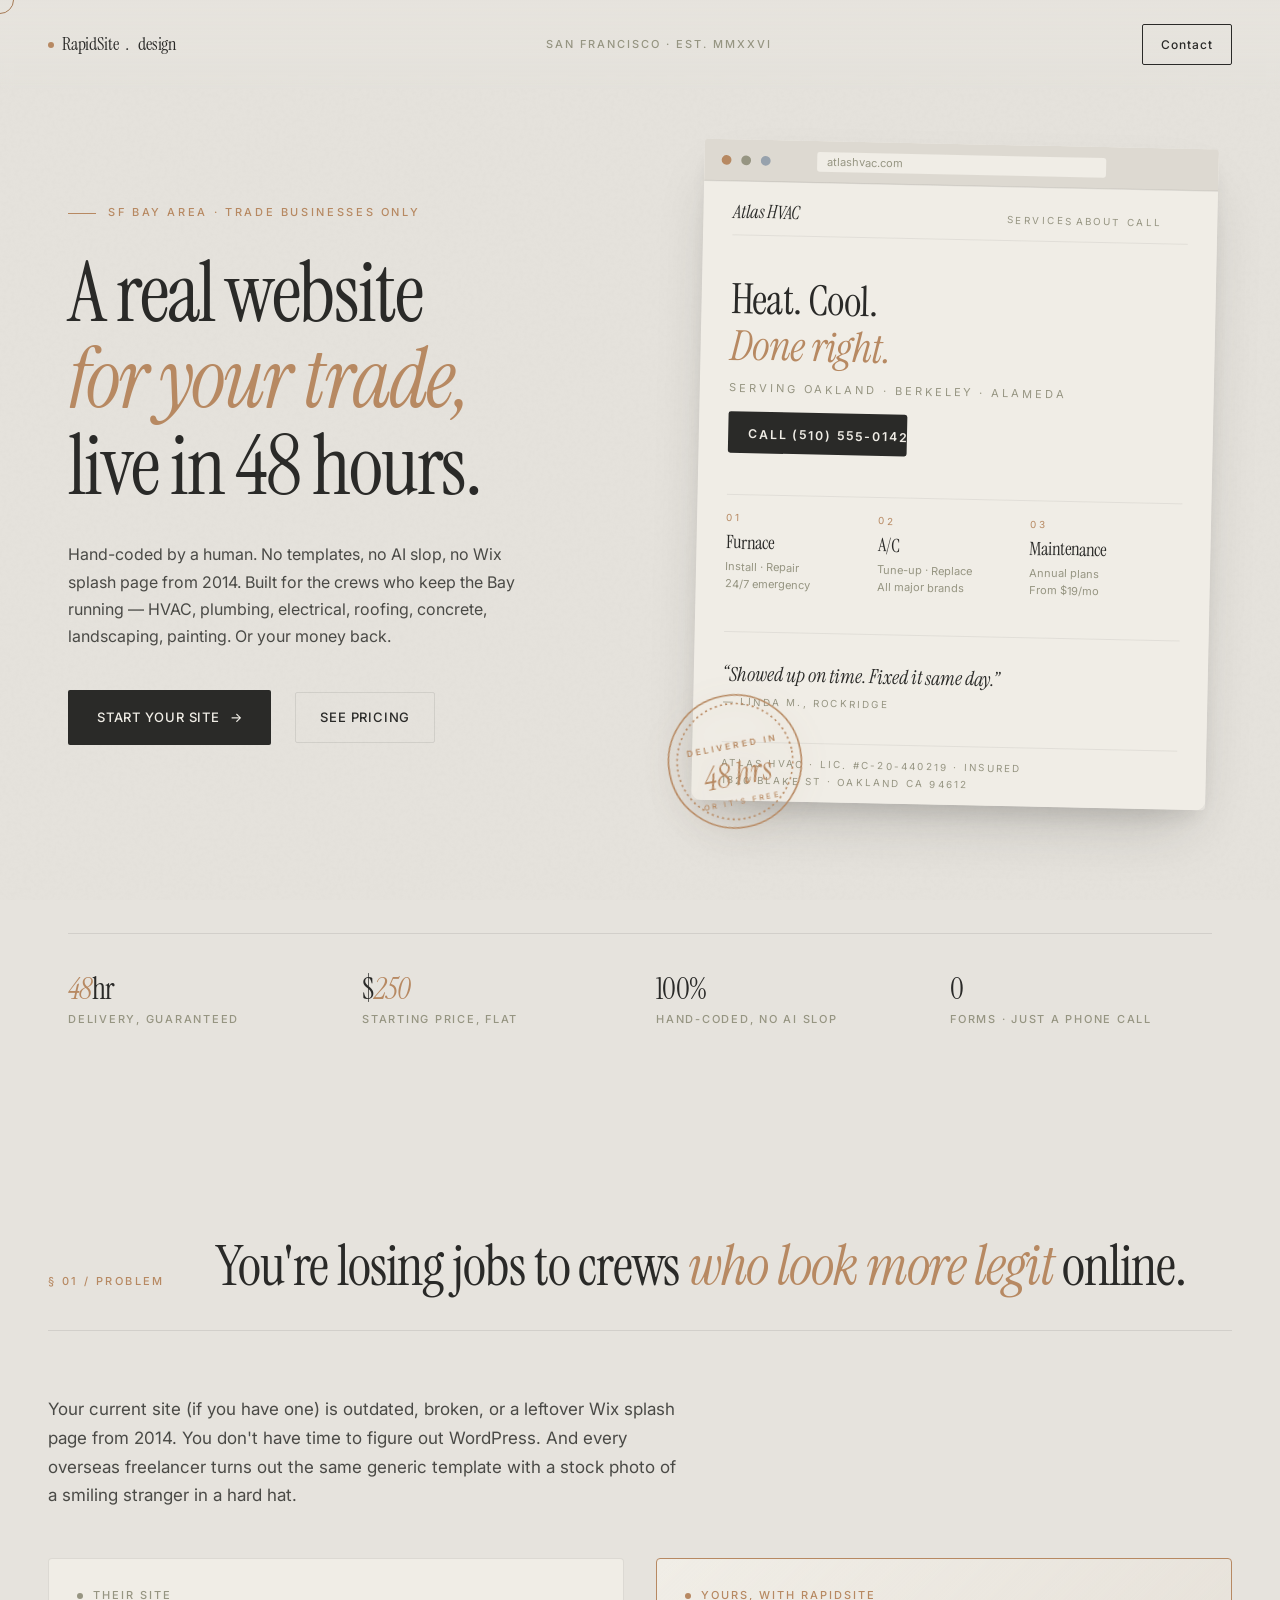
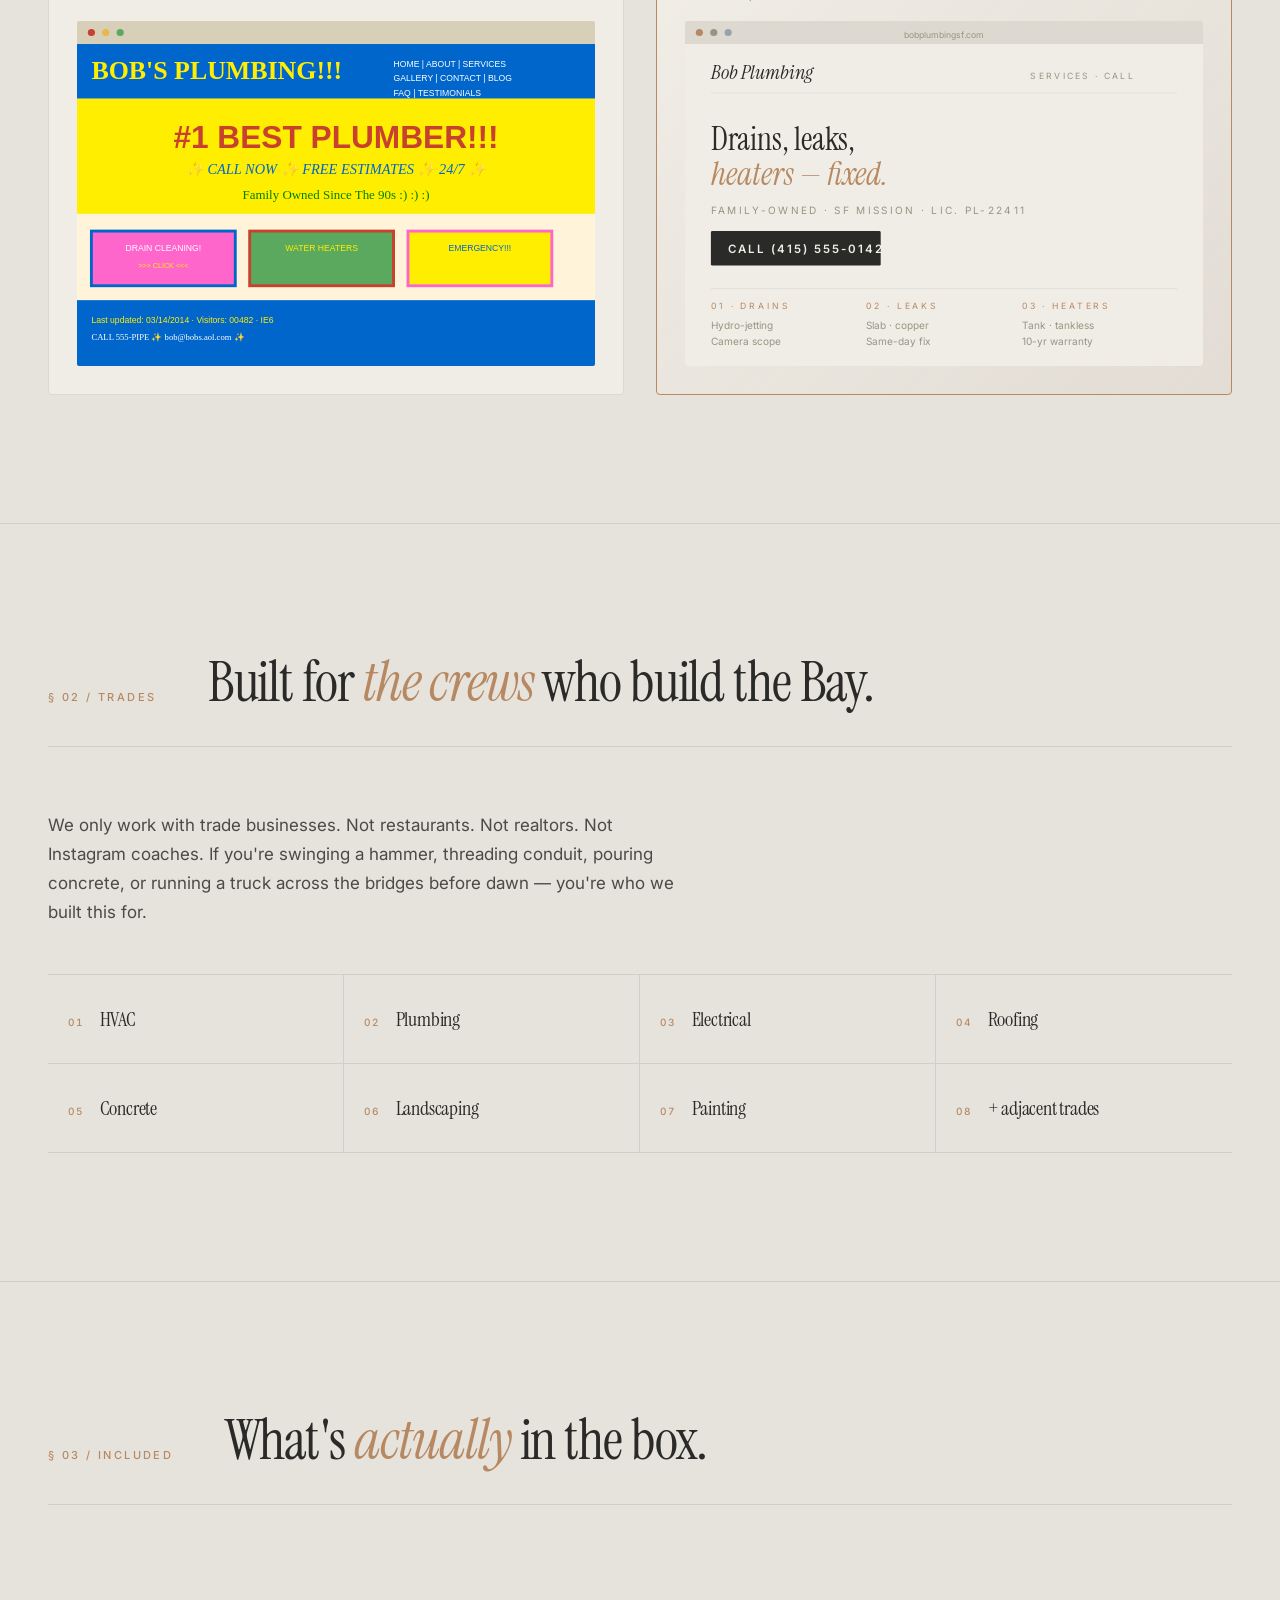
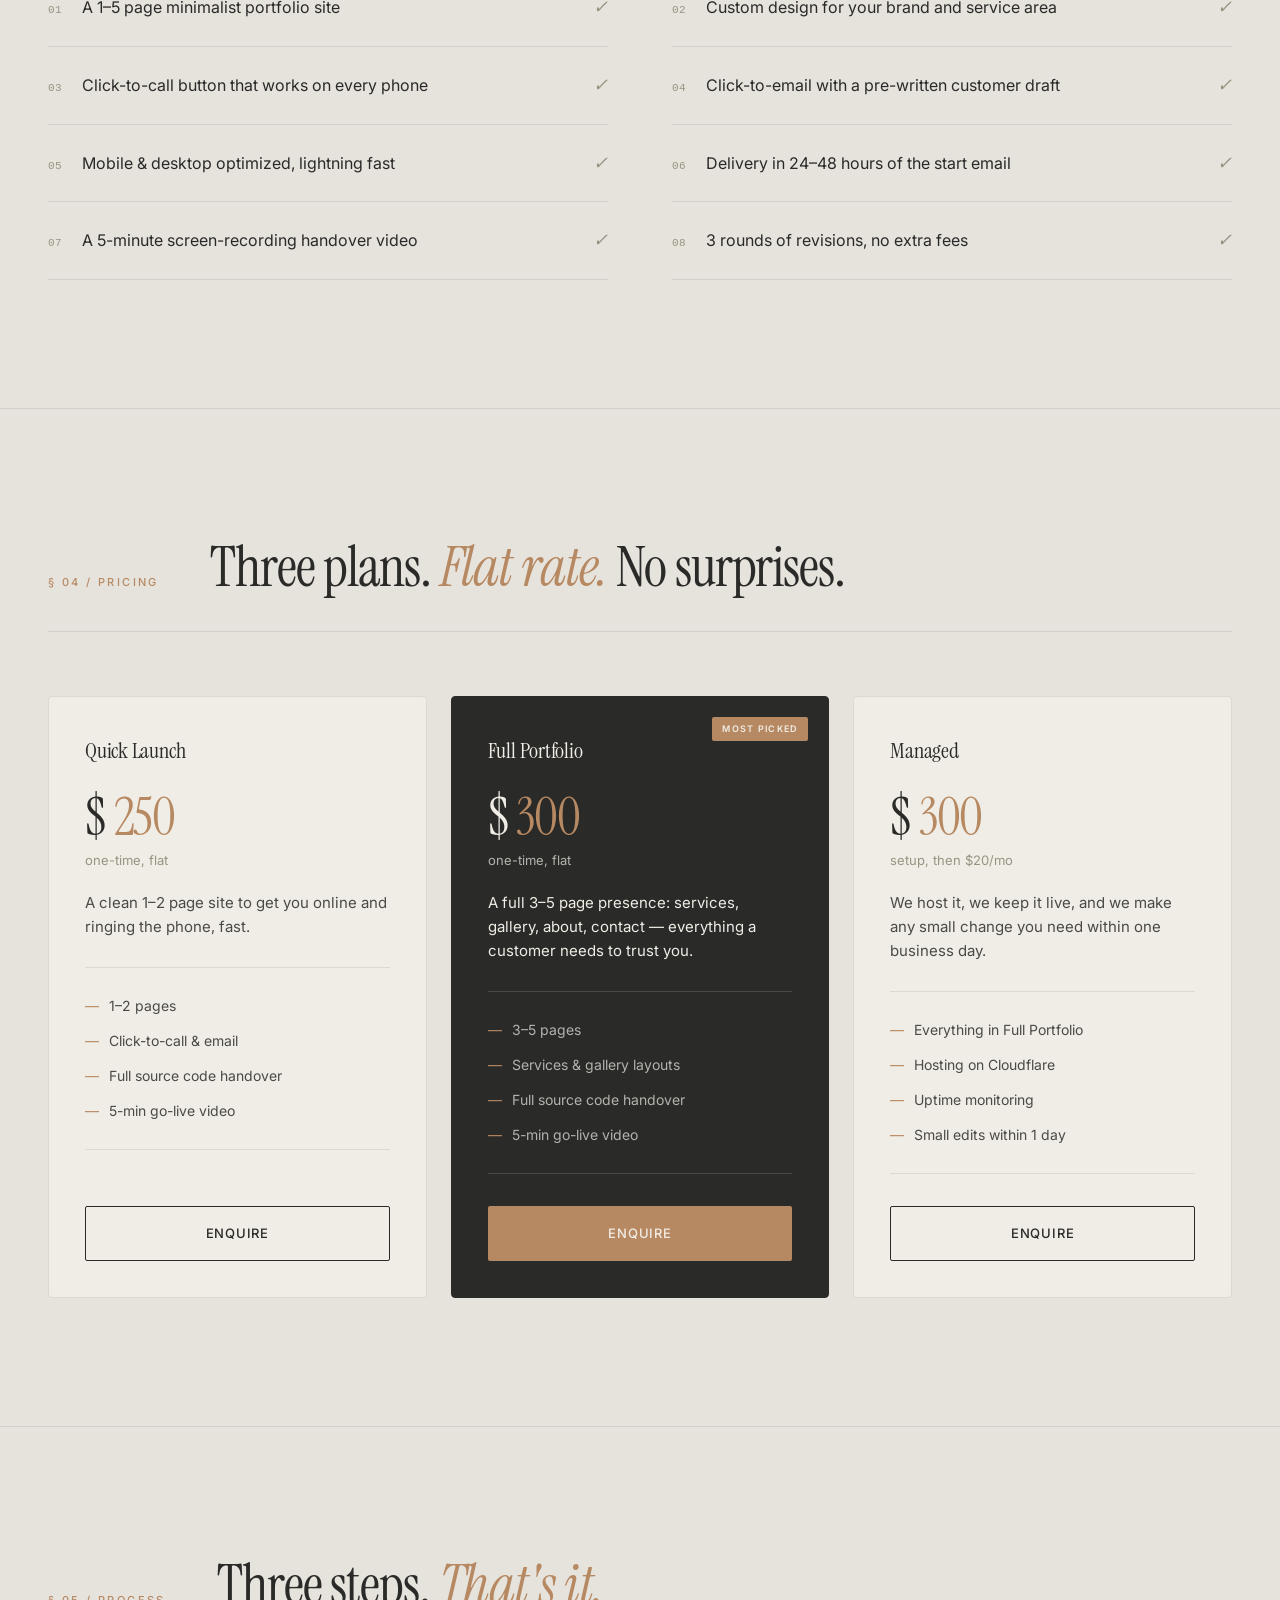
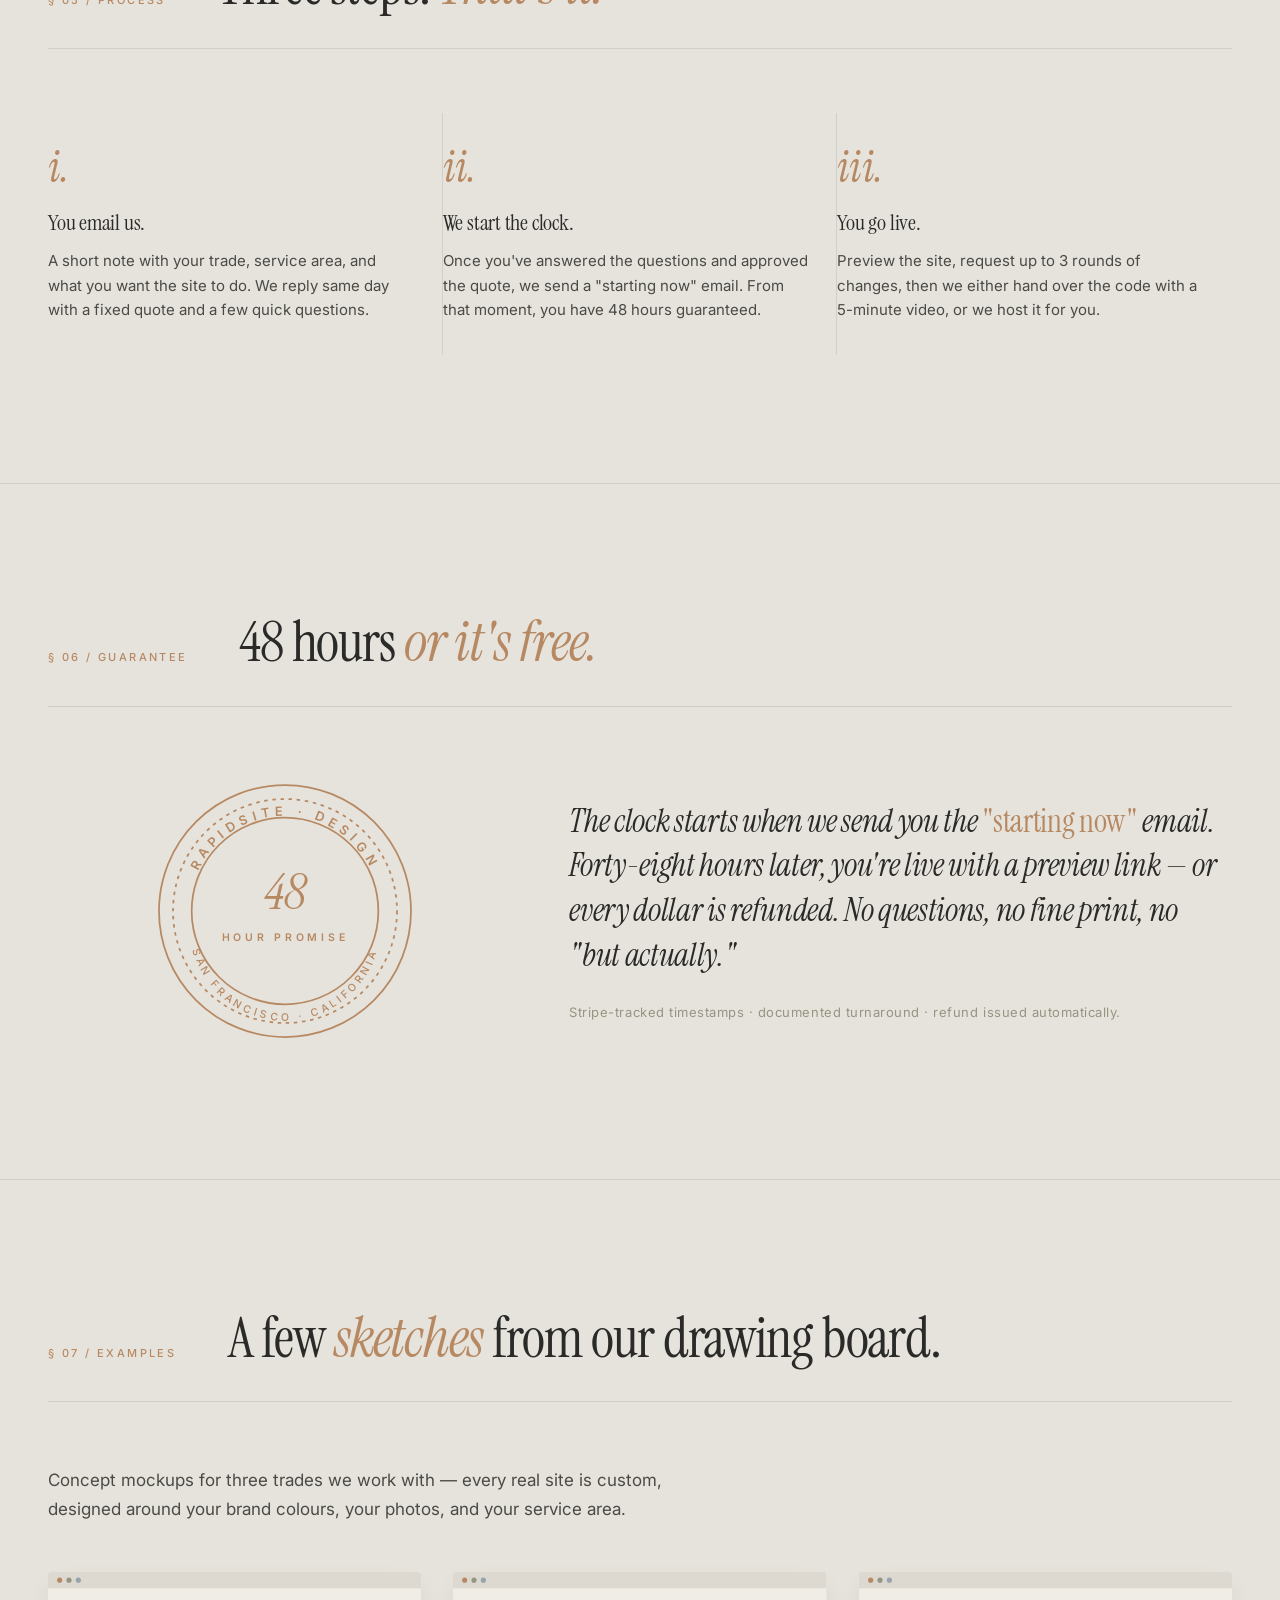
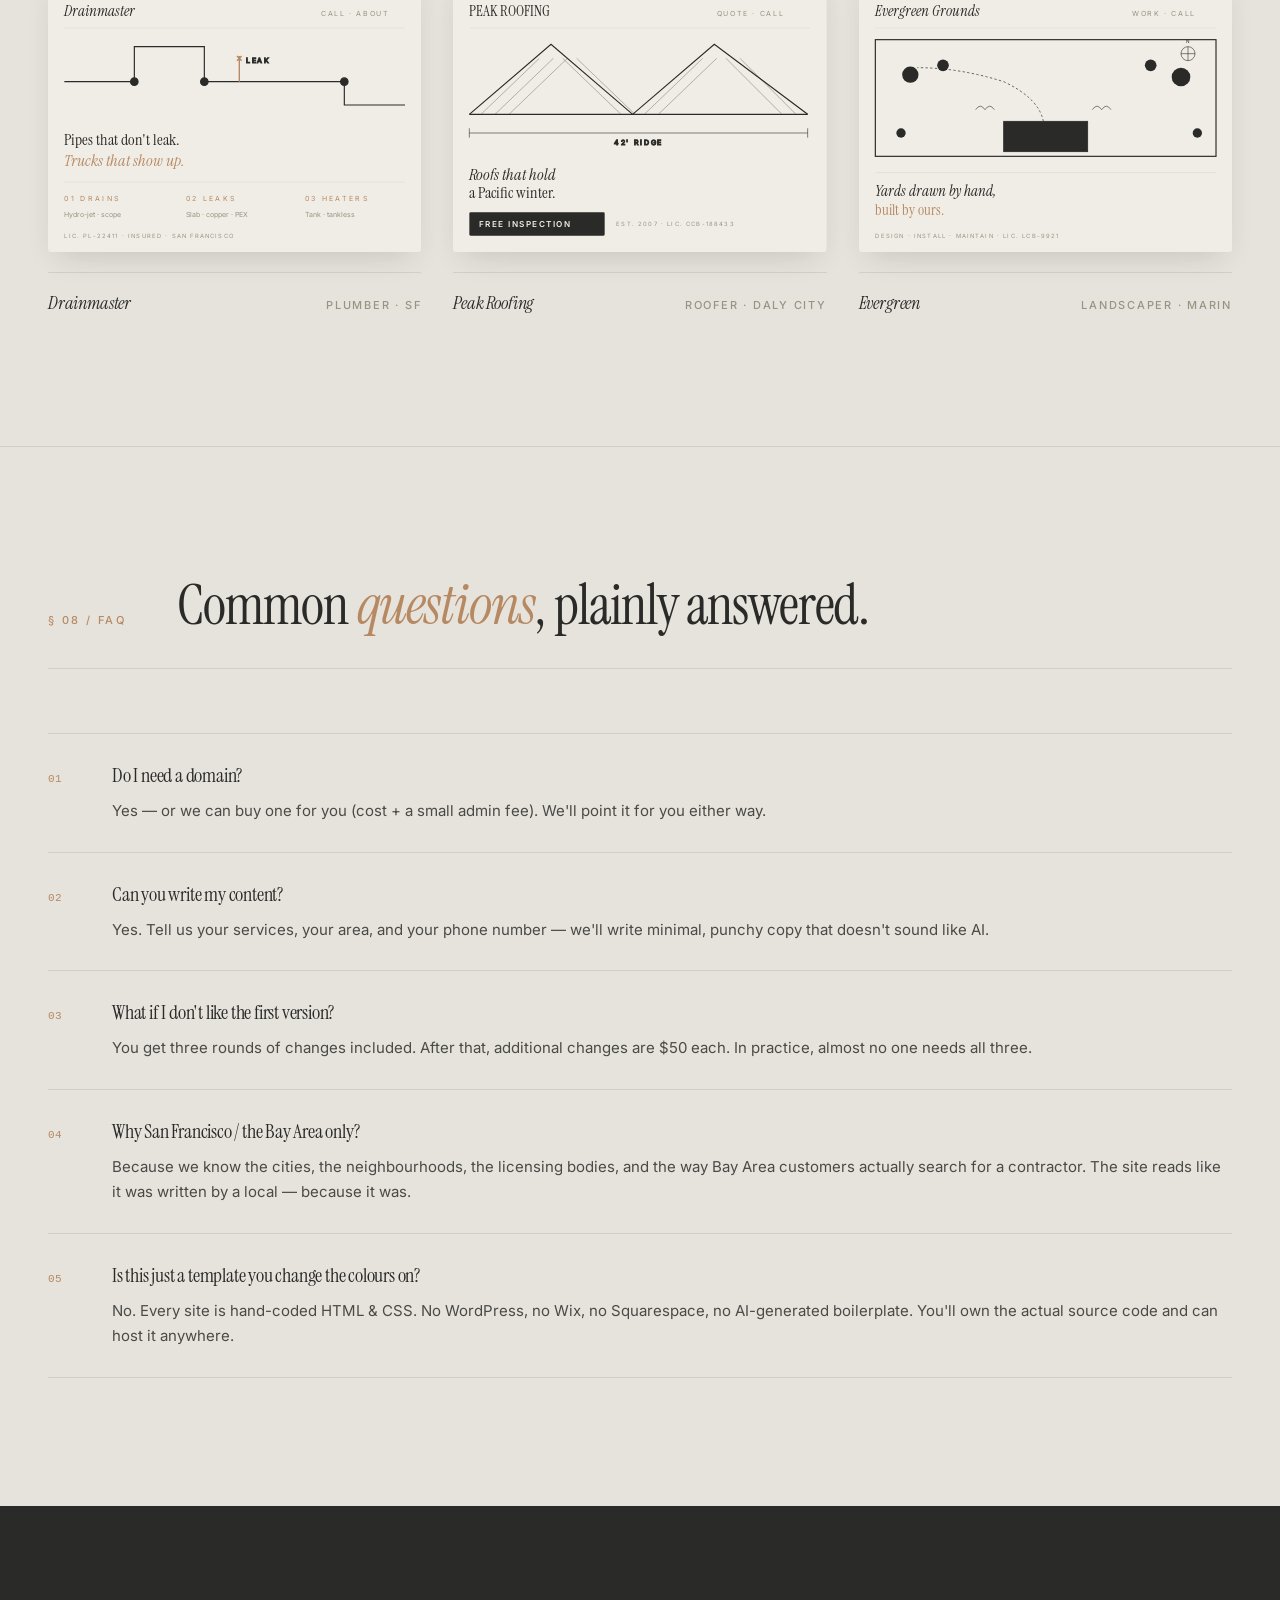
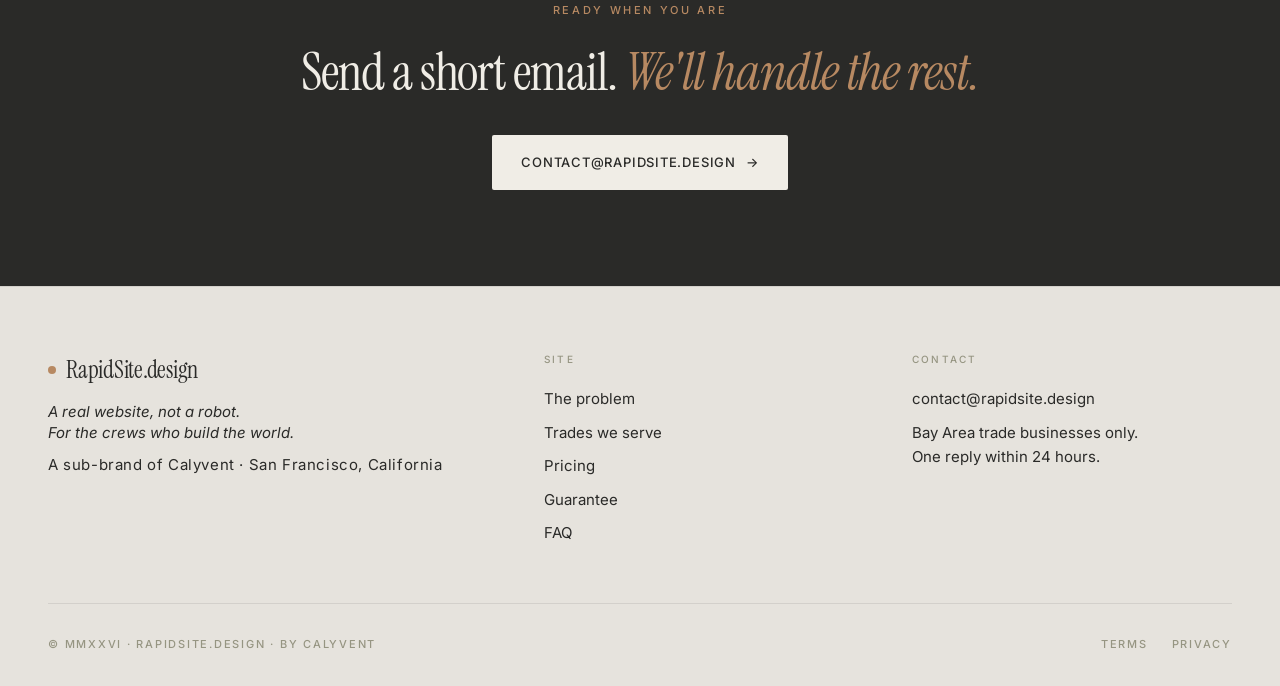
==== commit d6c9786b: "Add Calyvent attribution to footer" ====
--- a/index.html
+++ b/index.html
@@ -576,7 +576,7 @@
             </div>
         </div>
         <div class="footer-bottom">
-            <p>© MMXXVI · RapidSite.design</p>
+            <p>© MMXXVI · RapidSite.design · by Calyvent</p>
             <div class="footer-legal">
                 <a href="terms.html">Terms</a>
                 <a href="privacy.html">Privacy</a>
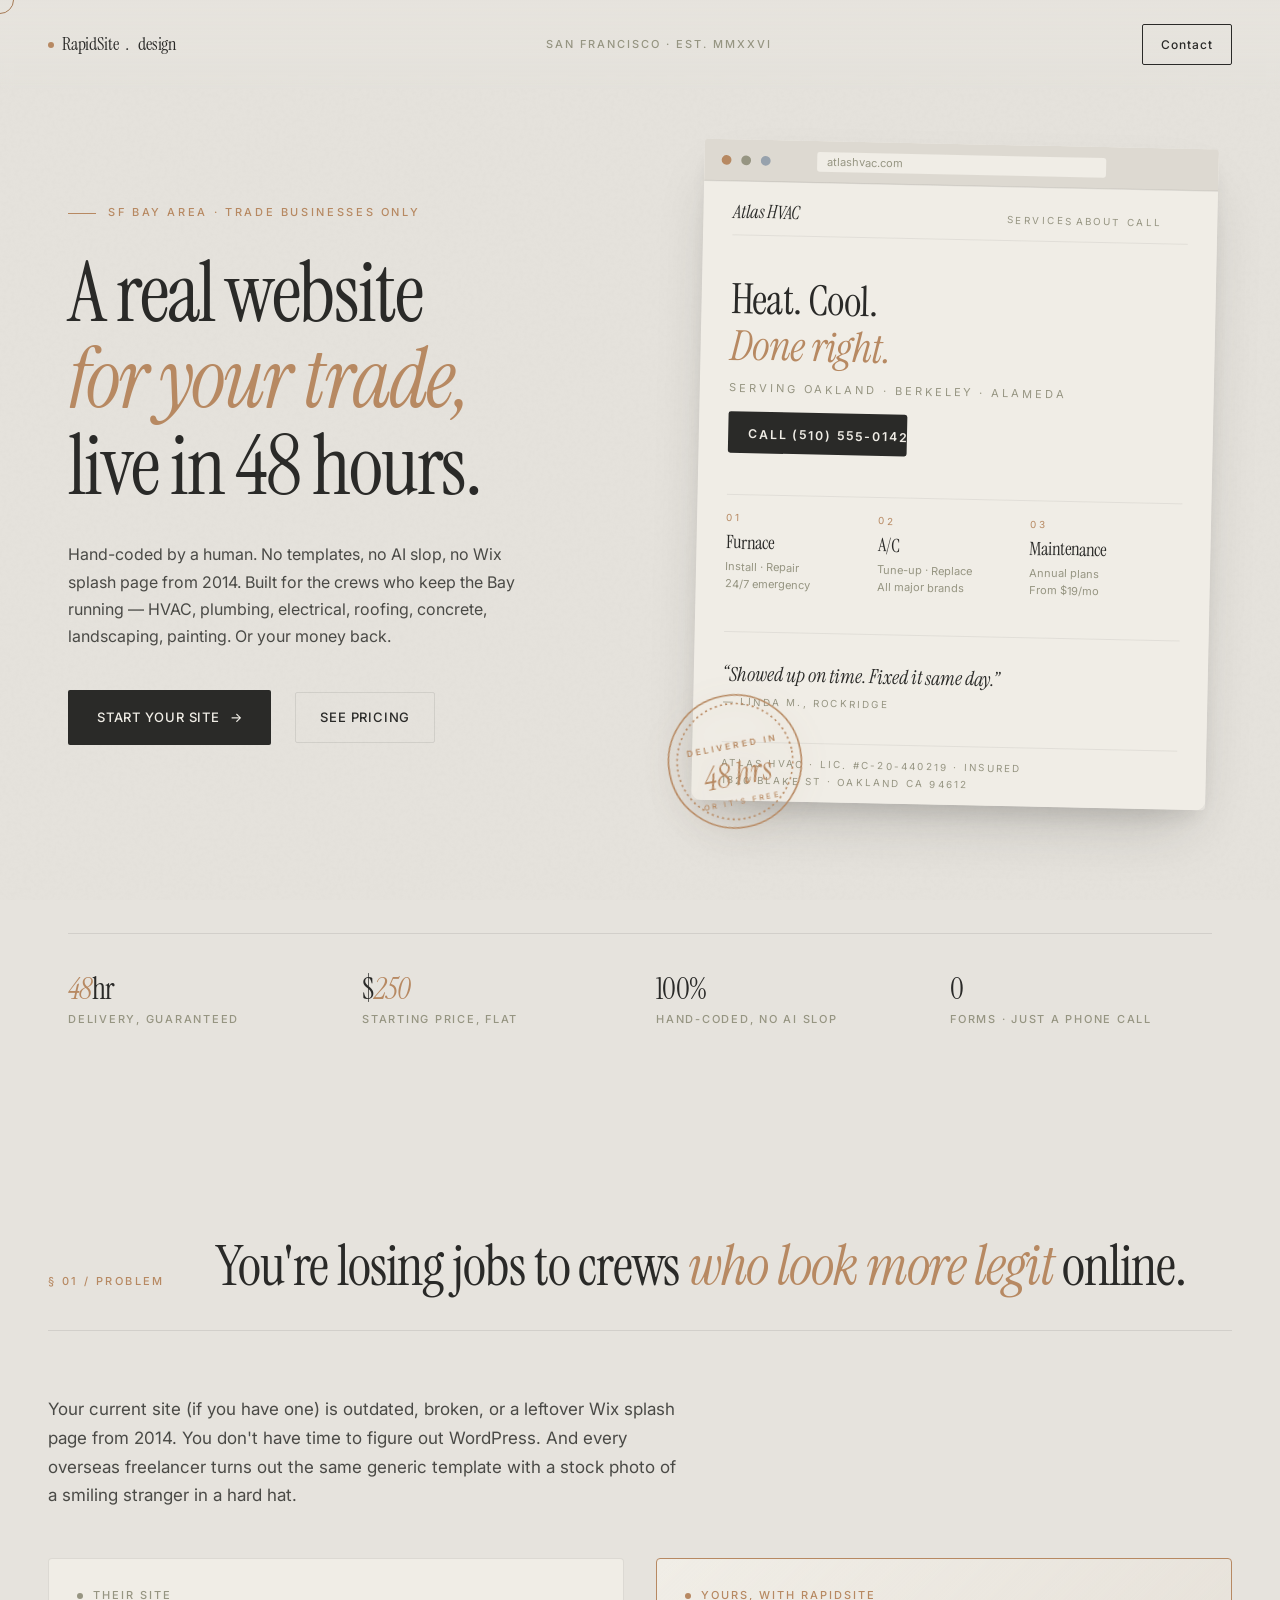
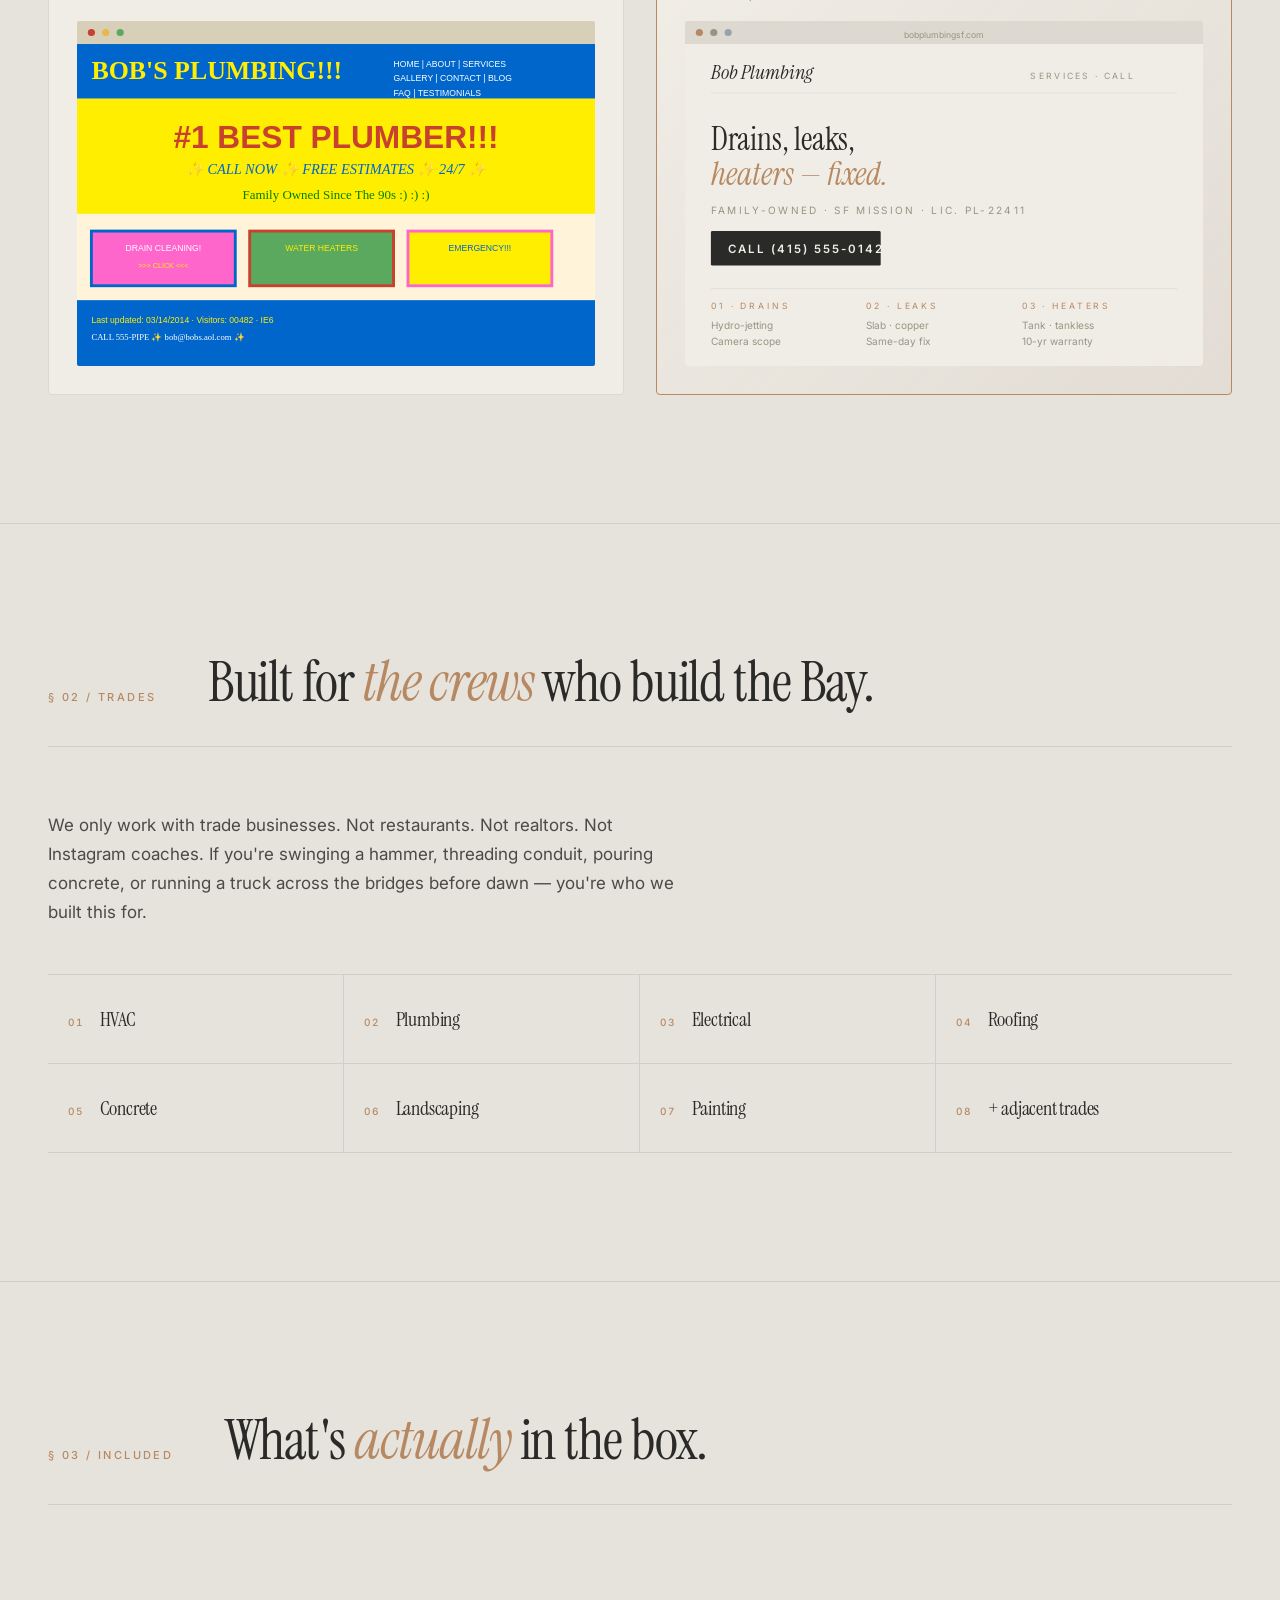
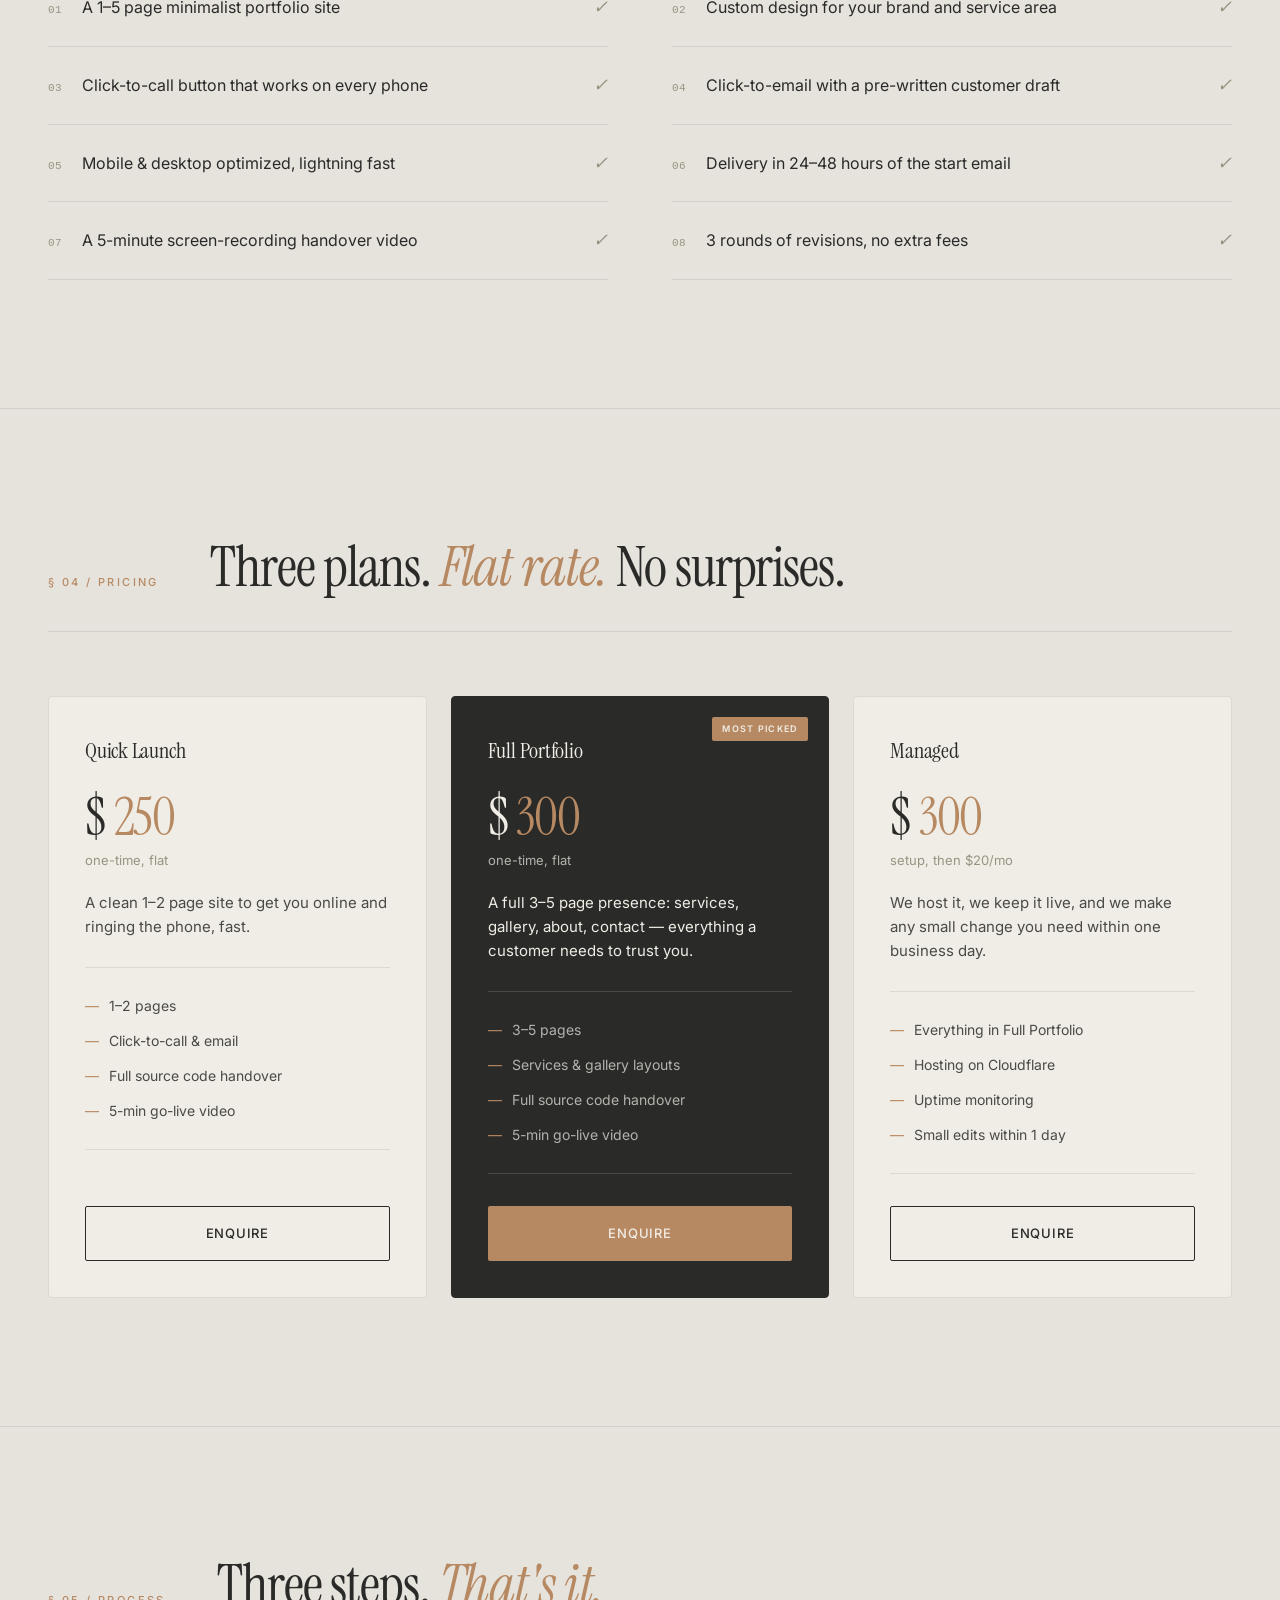
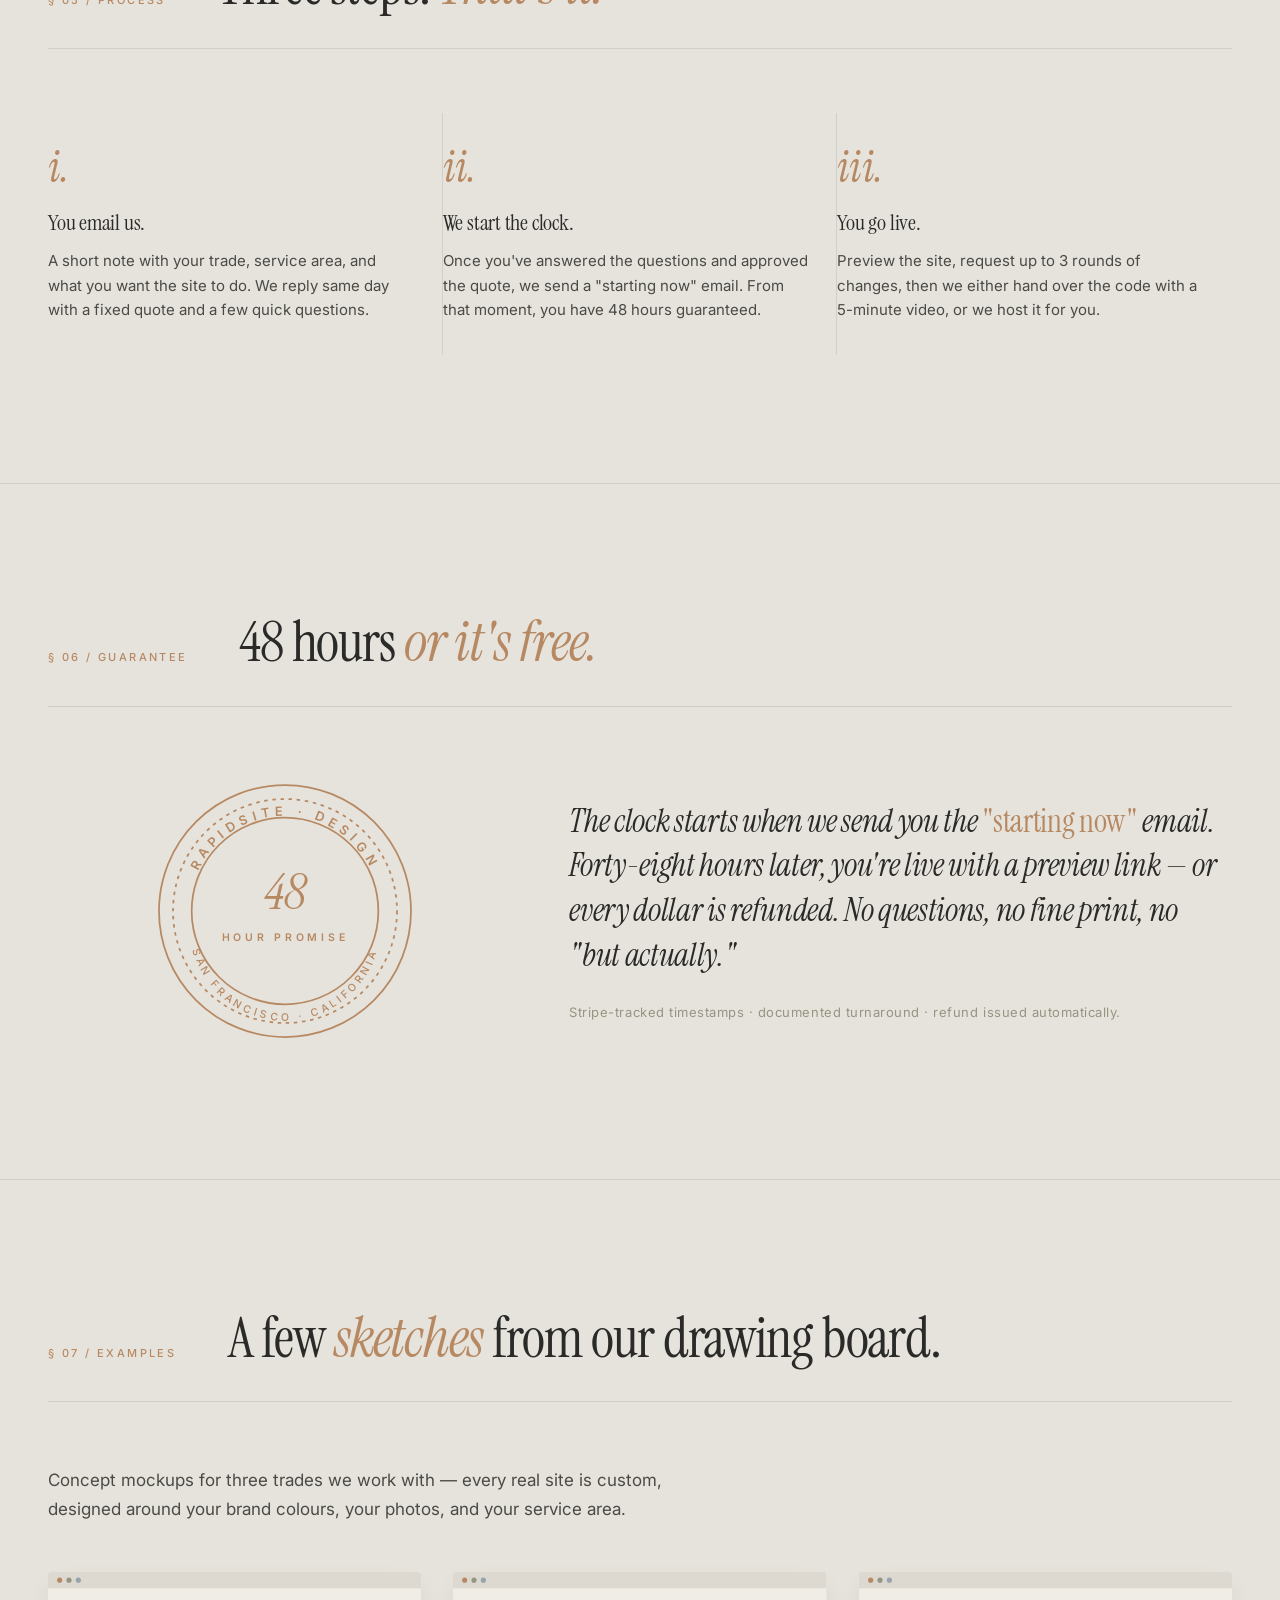
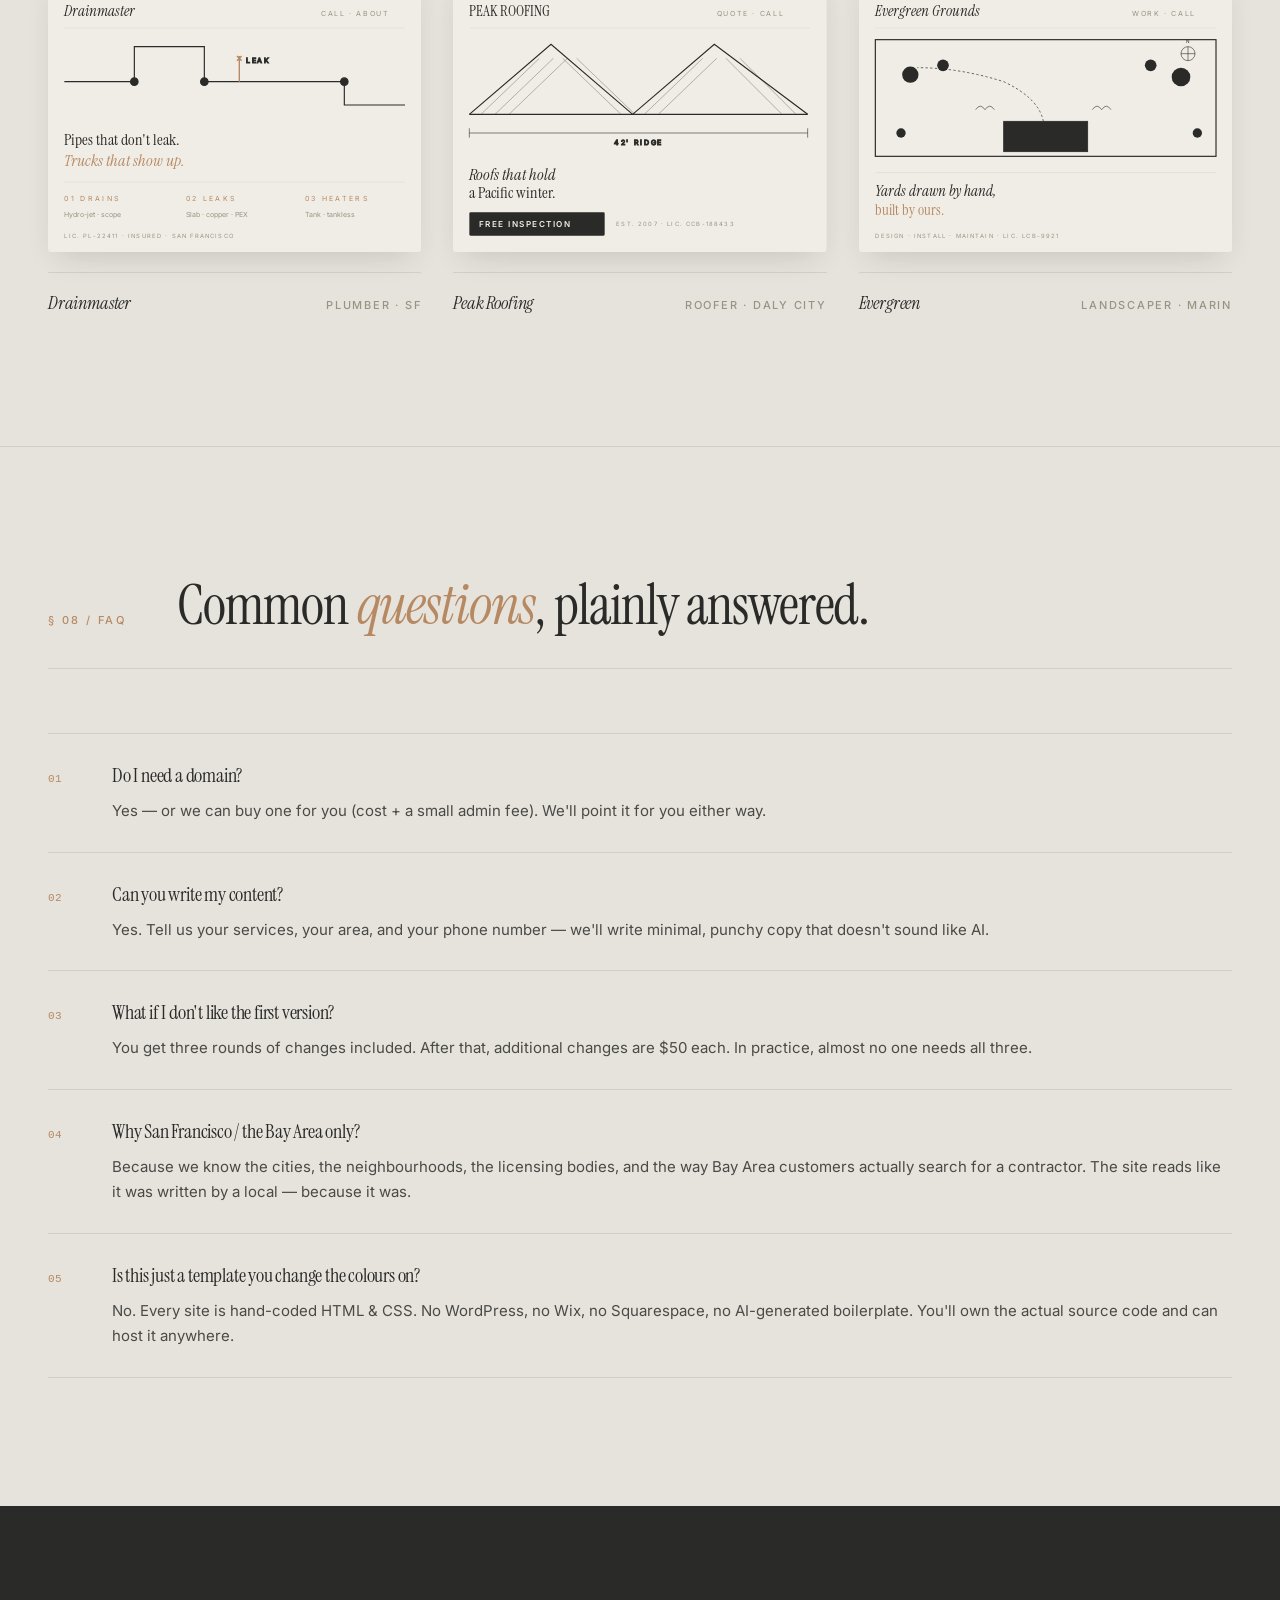
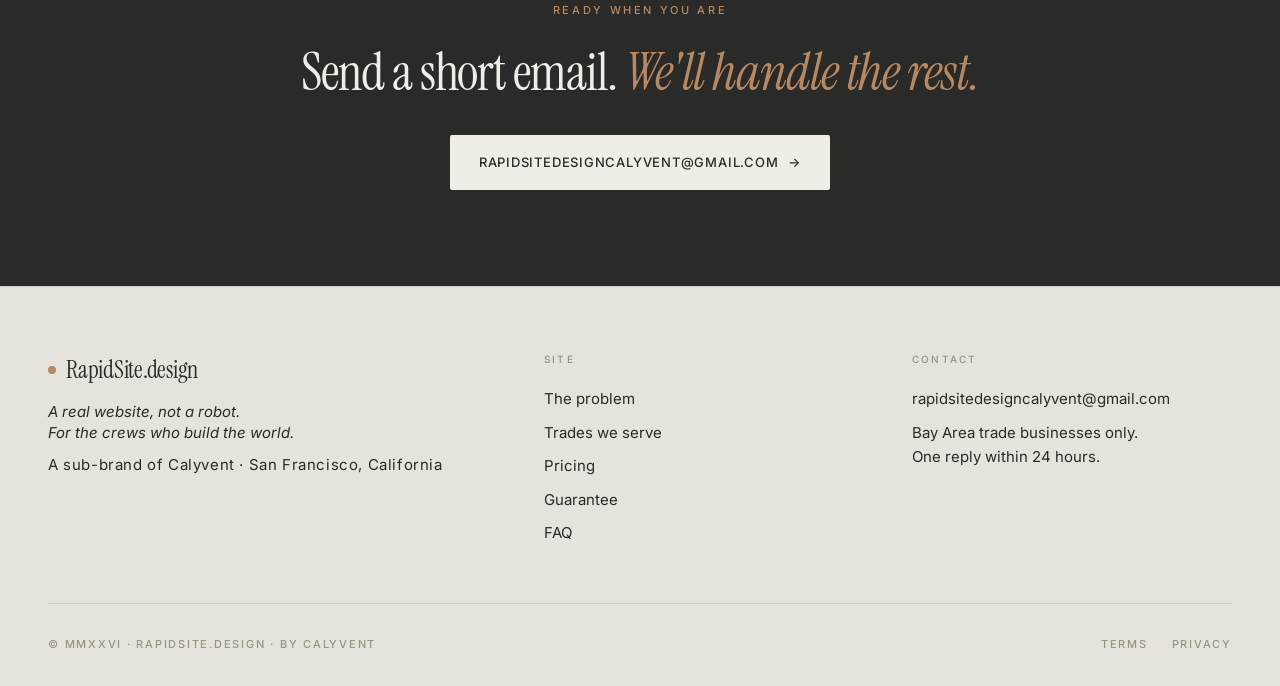
==== commit 7d6eea8b: "Update contact email to rapidsitedesigncalyvent@gmail.com" ====
--- a/index.html
+++ b/index.html
@@ -30,7 +30,7 @@
     <nav class="nav">
         <a href="/" class="nav-brand">RapidSite<em>.</em>design</a>
         <span class="nav-meta">San Francisco · Est. MMXXVI</span>
-        <a href="mailto:contact@rapidsite.design?subject=New%20enquiry" class="nav-cta">Contact</a>
+        <a href="mailto:rapidsitedesigncalyvent@gmail.com?subject=New%20enquiry" class="nav-cta">Contact</a>
     </nav>
 
     <!-- Hero -->
@@ -44,7 +44,7 @@
             </h1>
             <p class="hero-subhead">Hand-coded by a human. No templates, no AI slop, no Wix splash page from 2014. Built for the crews who keep the Bay running — HVAC, plumbing, electrical, roofing, concrete, landscaping, painting. Or your money back.</p>
             <div class="hero-cta-row">
-                <a href="mailto:contact@rapidsite.design?subject=New%20enquiry%20from%20rapidsite.design&body=Hi%2C%0A%0AMy%20trade%3A%20%0AMy%20business%20name%3A%20%0ACity%20%2F%20service%20area%20(Bay%20Area)%3A%20%0AWebsite%20I%20have%20now%20(if%20any)%3A%20%0AWhat%20I%20want%20the%20site%20to%20do%3A%20%0A%0AThanks%2C%0A" class="btn btn-primary">
+                <a href="mailto:rapidsitedesigncalyvent@gmail.com?subject=New%20enquiry%20from%20rapidsite.design&body=Hi%2C%0A%0AMy%20trade%3A%20%0AMy%20business%20name%3A%20%0ACity%20%2F%20service%20area%20(Bay%20Area)%3A%20%0AWebsite%20I%20have%20now%20(if%20any)%3A%20%0AWhat%20I%20want%20the%20site%20to%20do%3A%20%0A%0AThanks%2C%0A" class="btn btn-primary">
                     Start your site
                     <span class="btn-arrow">→</span>
                 </a>
@@ -274,7 +274,7 @@
                         <li>Full source code handover</li>
                         <li>5-min go-live video</li>
                     </ul>
-                    <a href="mailto:contact@rapidsite.design?subject=Quick%20Launch%20enquiry%20(%24250)&body=Hi%2C%0A%0AI%E2%80%99d%20like%20a%20Quick%20Launch%20site.%0A%0AMy%20trade%3A%20%0AMy%20business%20name%3A%20%0ACity%20%2F%20Bay%20Area%20service%20area%3A%20%0APhone%20I%20want%20on%20the%20site%3A%20%0A2%E2%80%934%20services%20I%20offer%3A%20%0A%0AThanks%2C%0A" class="btn plan-cta">Enquire</a>
+                    <a href="mailto:rapidsitedesigncalyvent@gmail.com?subject=Quick%20Launch%20enquiry%20(%24250)&body=Hi%2C%0A%0AI%E2%80%99d%20like%20a%20Quick%20Launch%20site.%0A%0AMy%20trade%3A%20%0AMy%20business%20name%3A%20%0ACity%20%2F%20Bay%20Area%20service%20area%3A%20%0APhone%20I%20want%20on%20the%20site%3A%20%0A2%E2%80%934%20services%20I%20offer%3A%20%0A%0AThanks%2C%0A" class="btn plan-cta">Enquire</a>
                 </article>
 
                 <article class="plan featured">
@@ -289,7 +289,7 @@
                         <li>Full source code handover</li>
                         <li>5-min go-live video</li>
                     </ul>
-                    <a href="mailto:contact@rapidsite.design?subject=Full%20Portfolio%20enquiry%20(%24300)&body=Hi%2C%0A%0AI%E2%80%99d%20like%20a%20Full%20Portfolio%20site.%0A%0AMy%20trade%3A%20%0AMy%20business%20name%3A%20%0ACity%20%2F%20Bay%20Area%20service%20area%3A%20%0APhone%20I%20want%20on%20the%20site%3A%20%0AServices%20I%20offer%3A%20%0AAnything%20special%20you%20want%20on%20the%20site%3A%20%0A%0AThanks%2C%0A" class="btn plan-cta">Enquire</a>
+                    <a href="mailto:rapidsitedesigncalyvent@gmail.com?subject=Full%20Portfolio%20enquiry%20(%24300)&body=Hi%2C%0A%0AI%E2%80%99d%20like%20a%20Full%20Portfolio%20site.%0A%0AMy%20trade%3A%20%0AMy%20business%20name%3A%20%0ACity%20%2F%20Bay%20Area%20service%20area%3A%20%0APhone%20I%20want%20on%20the%20site%3A%20%0AServices%20I%20offer%3A%20%0AAnything%20special%20you%20want%20on%20the%20site%3A%20%0A%0AThanks%2C%0A" class="btn plan-cta">Enquire</a>
                 </article>
 
                 <article class="plan">
@@ -303,7 +303,7 @@
                         <li>Uptime monitoring</li>
                         <li>Small edits within 1 day</li>
                     </ul>
-                    <a href="mailto:contact@rapidsite.design?subject=Managed%20Hosting%20enquiry%20(%24300%20%2B%20%2420%2Fmo)&body=Hi%2C%0A%0AI%E2%80%99d%20like%20managed%20hosting.%0A%0AMy%20trade%3A%20%0AMy%20business%20name%3A%20%0ACity%20%2F%20Bay%20Area%20service%20area%3A%20%0APhone%20I%20want%20on%20the%20site%3A%20%0ADo%20you%20already%20own%20the%20domain%3F%3A%20%0A%0AThanks%2C%0A" class="btn plan-cta">Enquire</a>
+                    <a href="mailto:rapidsitedesigncalyvent@gmail.com?subject=Managed%20Hosting%20enquiry%20(%24300%20%2B%20%2420%2Fmo)&body=Hi%2C%0A%0AI%E2%80%99d%20like%20managed%20hosting.%0A%0AMy%20trade%3A%20%0AMy%20business%20name%3A%20%0ACity%20%2F%20Bay%20Area%20service%20area%3A%20%0APhone%20I%20want%20on%20the%20site%3A%20%0ADo%20you%20already%20own%20the%20domain%3F%3A%20%0A%0AThanks%2C%0A" class="btn plan-cta">Enquire</a>
                 </article>
 
             </div>
@@ -549,7 +549,7 @@
         <div class="cta-strip-inner">
             <div class="cta-strip-eyebrow">Ready when you are</div>
             <h2 class="cta-strip-title">Send a short email. <em>We'll handle the rest.</em></h2>
-            <a href="mailto:contact@rapidsite.design?subject=New%20enquiry%20from%20rapidsite.design&body=Hi%2C%0A%0AMy%20trade%3A%20%0AMy%20business%20name%3A%20%0ACity%20%2F%20Bay%20Area%20service%20area%3A%20%0AWebsite%20I%20have%20now%20(if%20any)%3A%20%0AWhat%20I%20want%20the%20site%20to%20do%3A%20%0A%0AThanks%2C%0A" class="btn btn-primary">contact@rapidsite.design <span class="btn-arrow">→</span></a>
+            <a href="mailto:rapidsitedesigncalyvent@gmail.com?subject=New%20enquiry%20from%20rapidsite.design&body=Hi%2C%0A%0AMy%20trade%3A%20%0AMy%20business%20name%3A%20%0ACity%20%2F%20Bay%20Area%20service%20area%3A%20%0AWebsite%20I%20have%20now%20(if%20any)%3A%20%0AWhat%20I%20want%20the%20site%20to%20do%3A%20%0A%0AThanks%2C%0A" class="btn btn-primary">rapidsitedesigncalyvent@gmail.com <span class="btn-arrow">→</span></a>
         </div>
     </section>
 
@@ -571,7 +571,7 @@
             </div>
             <div class="footer-col">
                 <div class="footer-col-title">Contact</div>
-                <a href="mailto:contact@rapidsite.design?subject=New%20enquiry">contact@rapidsite.design</a>
+                <a href="mailto:rapidsitedesigncalyvent@gmail.com?subject=New%20enquiry">rapidsitedesigncalyvent@gmail.com</a>
                 <p>Bay Area trade businesses only.<br/>One reply within 24 hours.</p>
             </div>
         </div>
